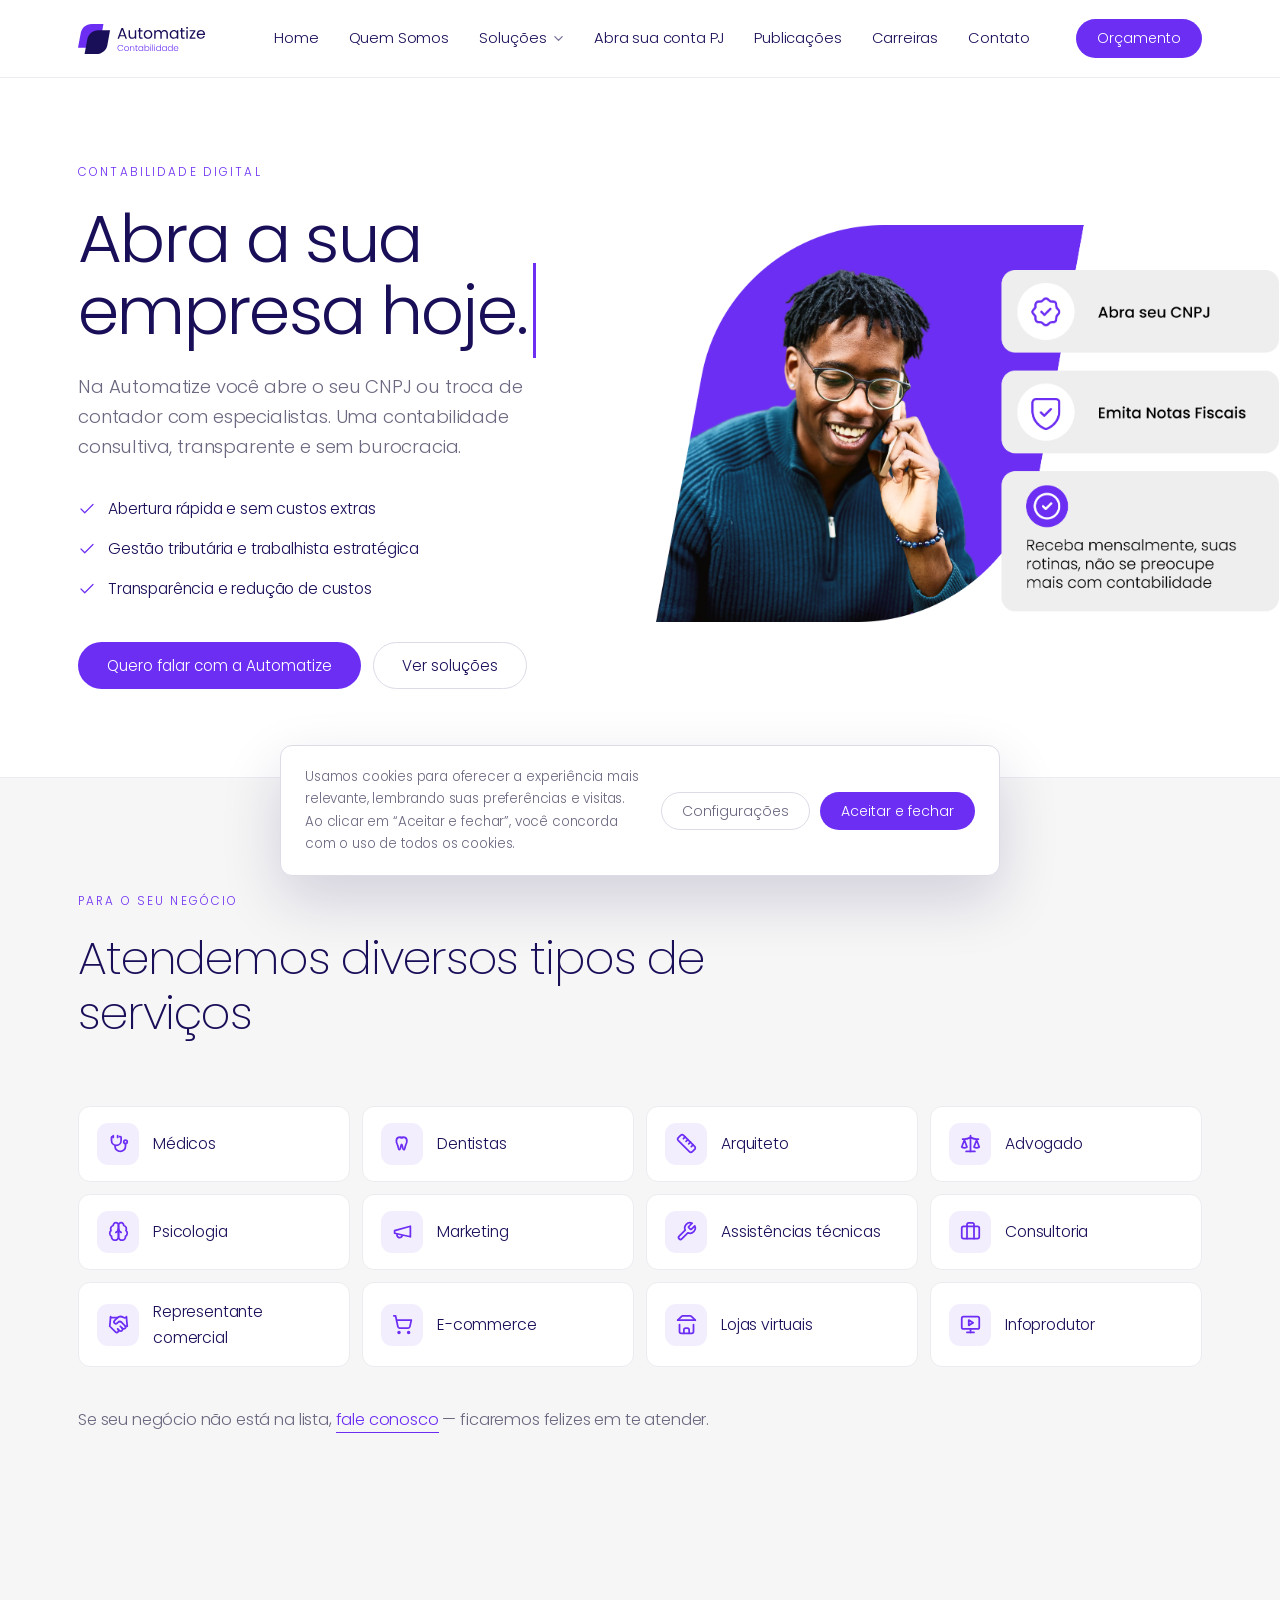
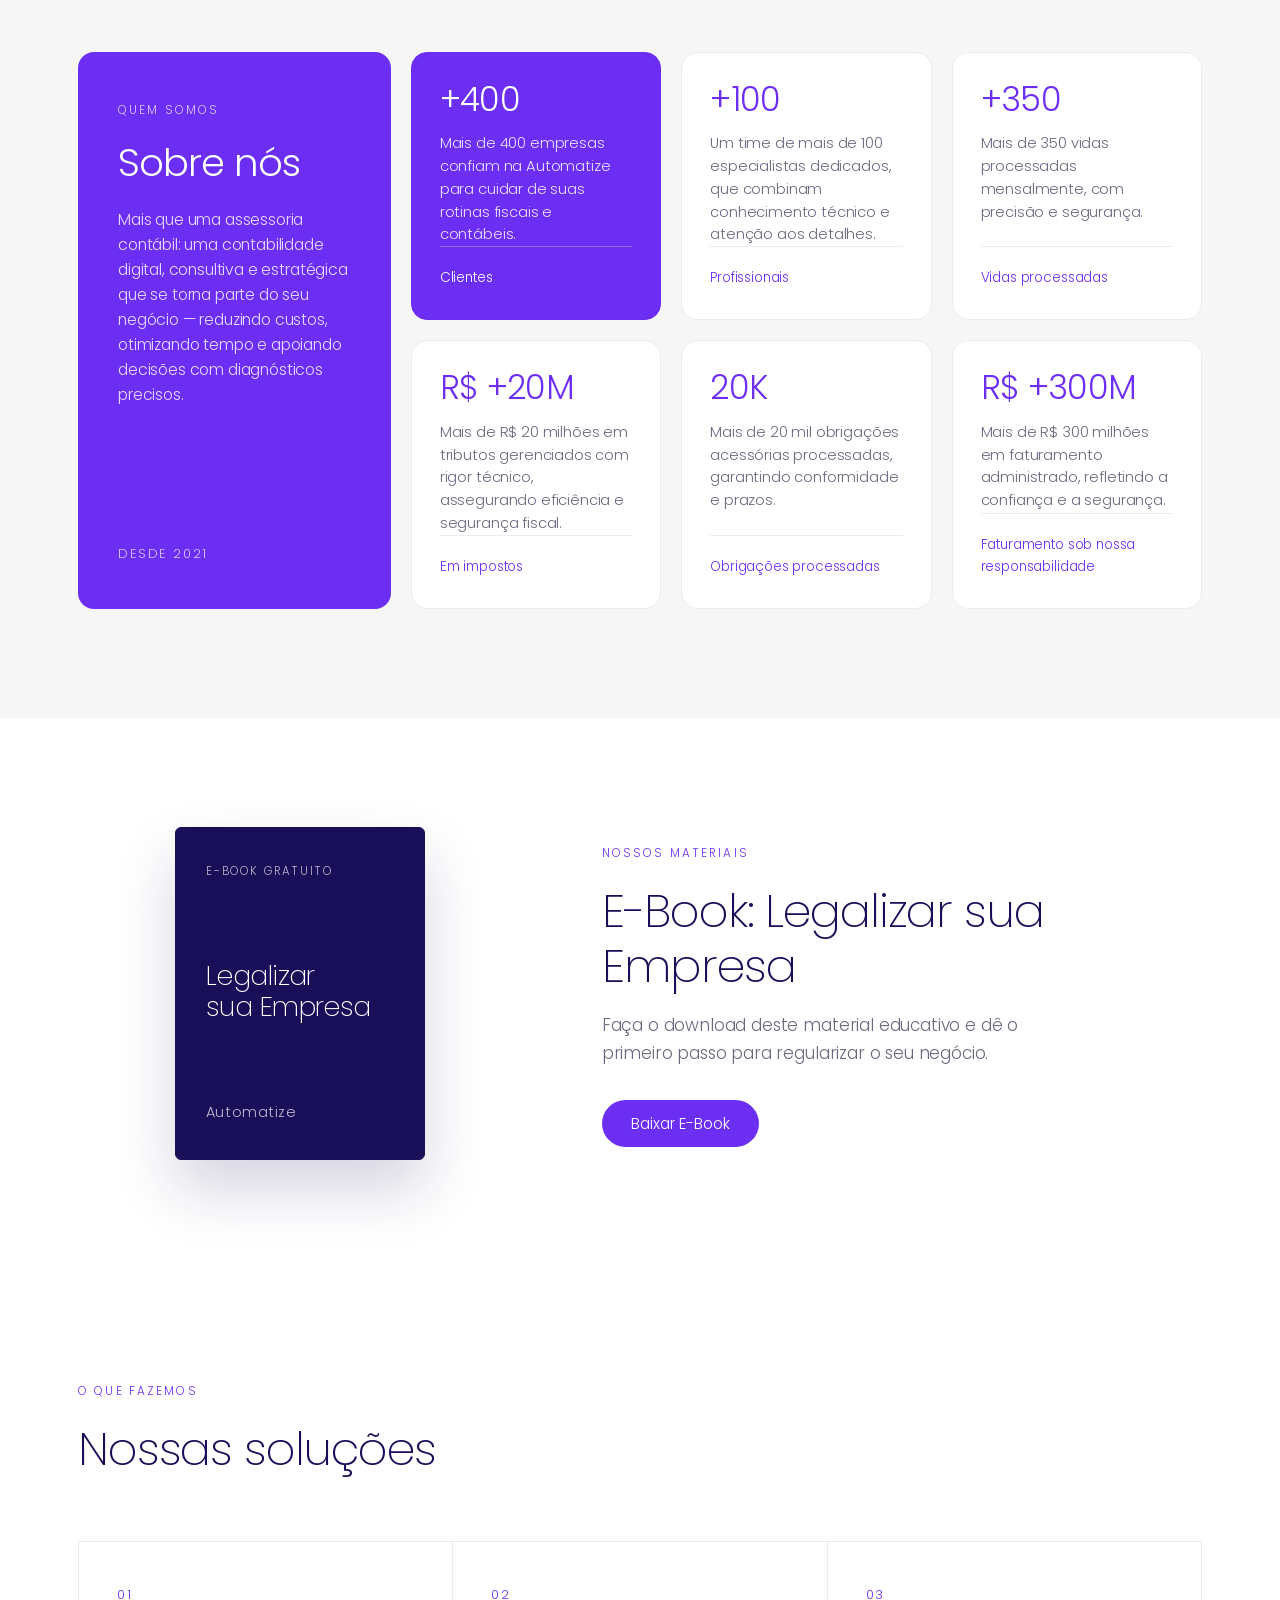
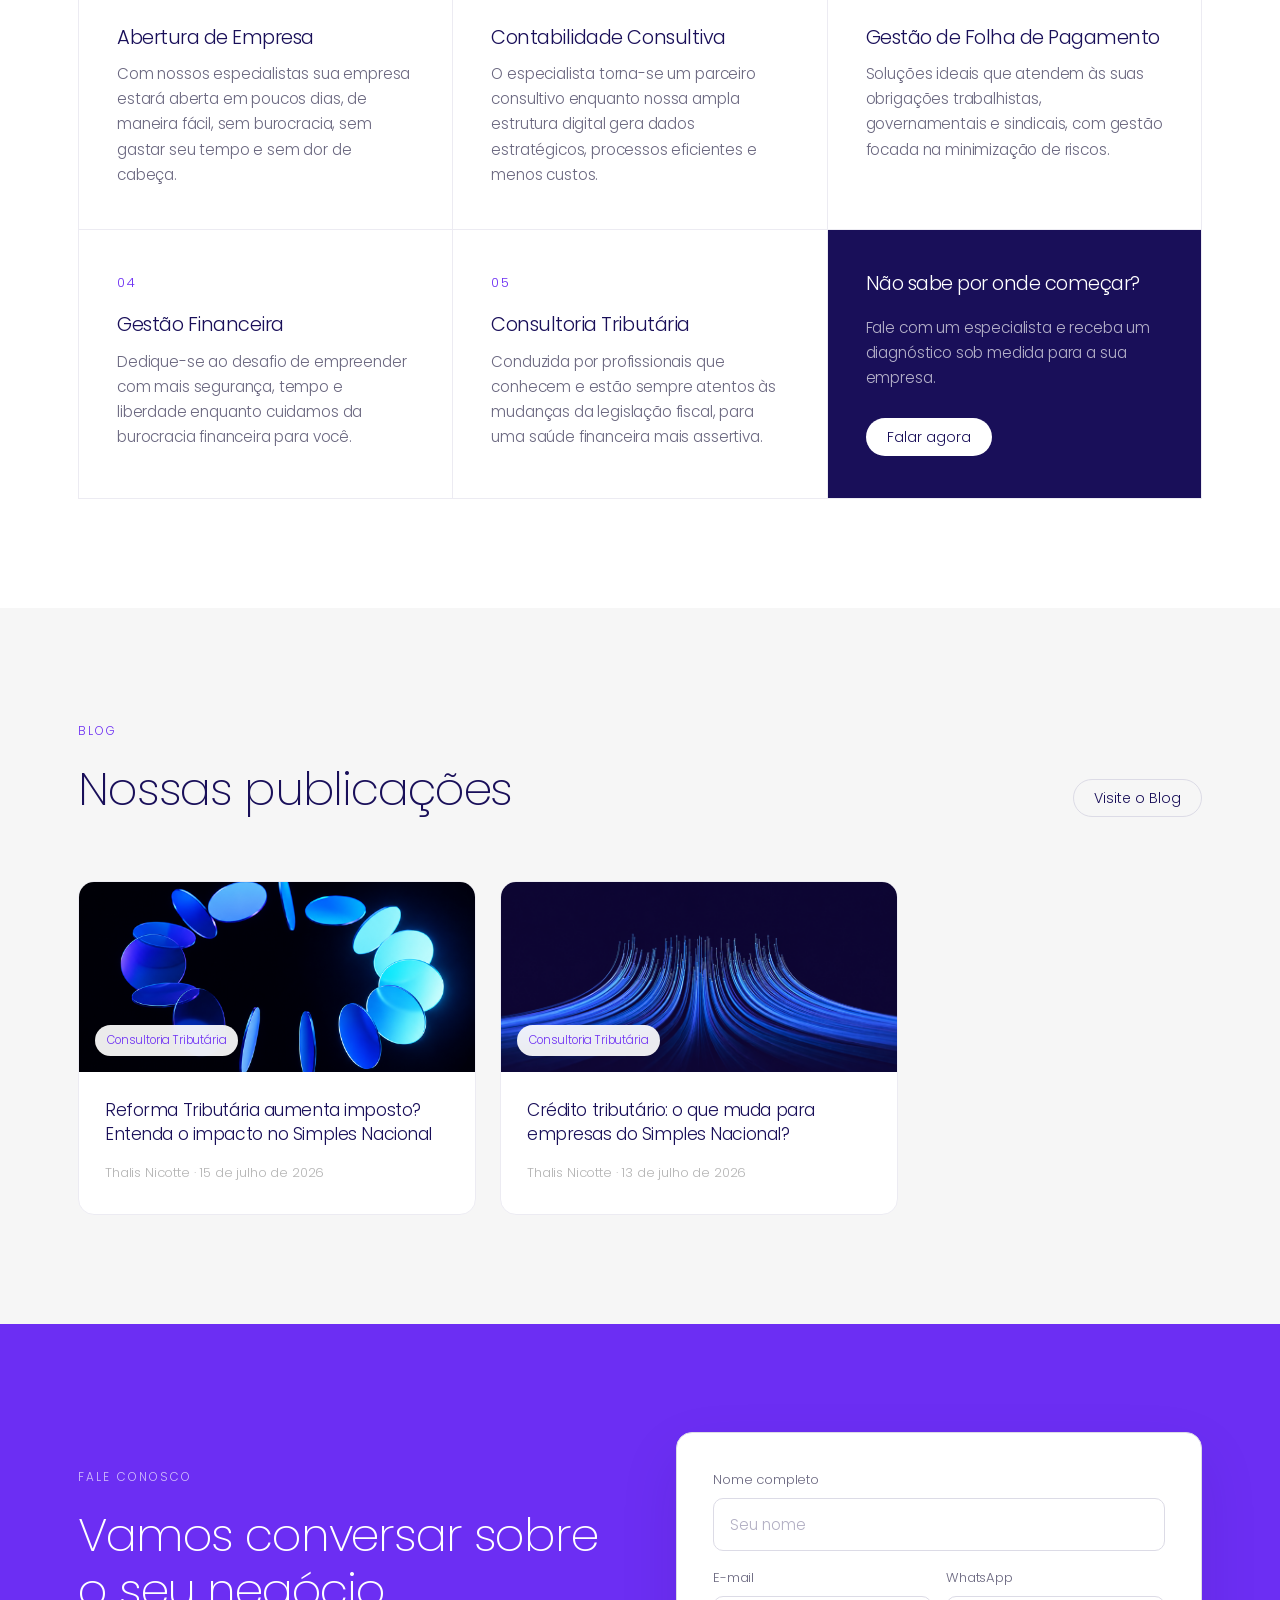
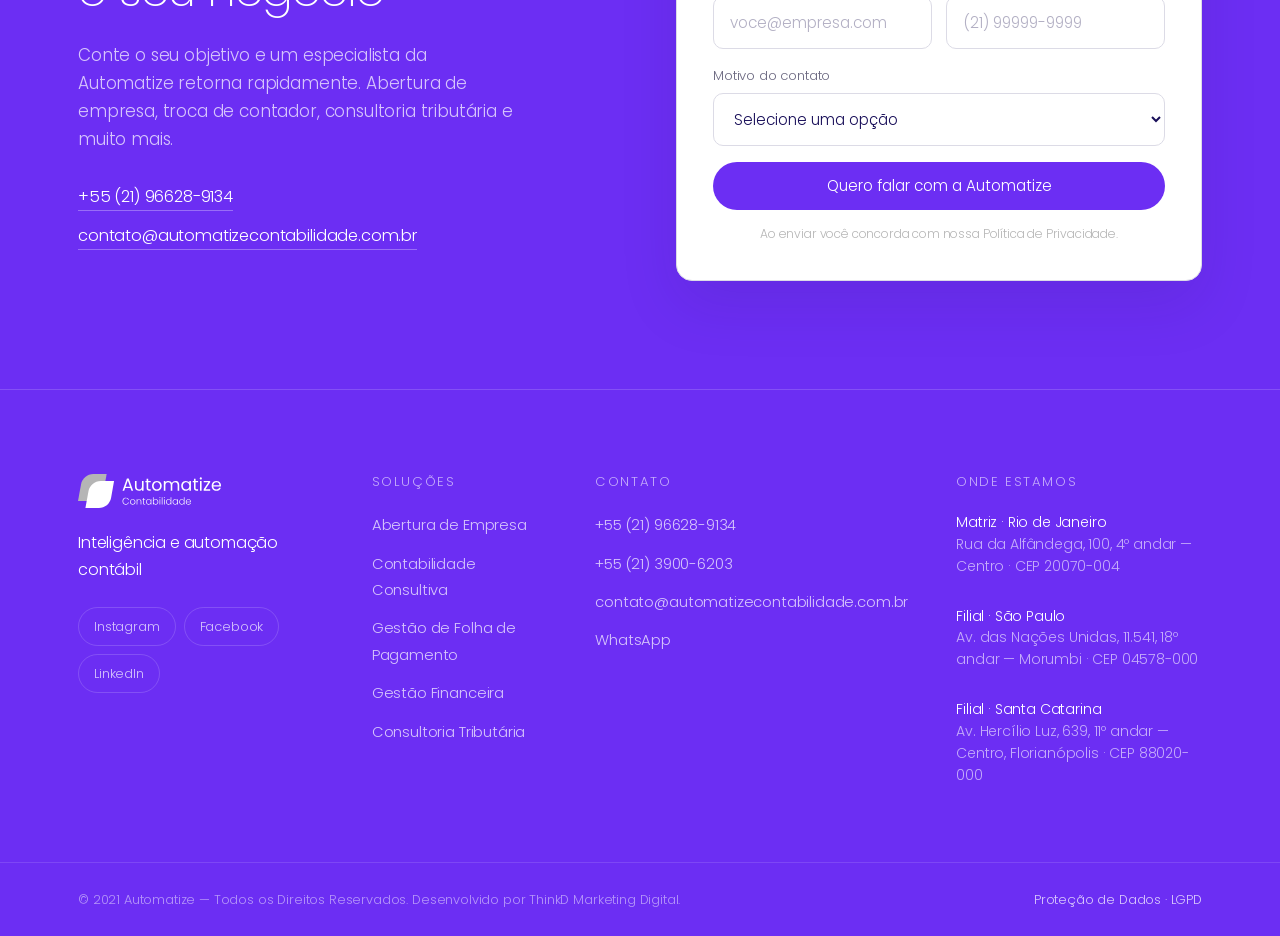
==== index.html @ b1507ac2 "Redesign do site Automatize Contabilidade Landing page light mode / editorial (referência Qonto) em " ====
<!DOCTYPE html>
<html lang="pt-BR">
<head>
  <meta charset="UTF-8" />
  <meta name="viewport" content="width=device-width, initial-scale=1.0" />
  <title>Automatize Contabilidade — Inteligência e automação contábil</title>
  <meta name="description" content="Mais que uma assessoria contábil. Abra sua empresa, troque de contador e tenha uma contabilidade digital, consultiva e estratégica com a Automatize." />

  <!-- Poppins (apenas 200 e 300) -->
  <link rel="preconnect" href="https://fonts.googleapis.com" />
  <link rel="preconnect" href="https://fonts.gstatic.com" crossorigin />
  <link href="https://fonts.googleapis.com/css2?family=Poppins:wght@200;300&display=swap" rel="stylesheet" />

  <link rel="icon" type="image/svg+xml" href="assets/logo-cont-01.svg" />
  <link rel="stylesheet" href="styles/main.css" />
</head>
<body>

  <!-- ===================== HEADER / NAV (SEÇÃO 01) ===================== -->
  <header class="header" id="top">
    <div class="container header__inner">
      <a href="#top" class="header__brand" aria-label="Automatize Contabilidade — início">
        <img src="assets/logo-cont-01.svg" alt="Automatize Contabilidade" class="header__logo" />
      </a>

      <nav class="nav" id="primary-nav" aria-label="Navegação principal">
        <ul class="nav__list">
          <li><a href="#top" class="nav__link">Home</a></li>
          <li><a href="#quem-somos" class="nav__link">Quem Somos</a></li>
          <li class="nav__item nav__item--has-menu">
            <button class="nav__link nav__trigger" aria-expanded="false" aria-controls="menu-solucoes">
              Soluções
              <svg class="nav__caret" width="11" height="11" viewBox="0 0 12 12" aria-hidden="true"><path d="M2 4l4 4 4-4" fill="none" stroke="currentColor" stroke-width="1.4" stroke-linecap="round" stroke-linejoin="round"/></svg>
            </button>
            <div class="nav__dropdown" id="menu-solucoes" role="menu">
              <a href="#solucoes" role="menuitem">Abertura de Empresa</a>
              <a href="#solucoes" role="menuitem">Auditoria Contábil</a>
              <a href="#solucoes" role="menuitem">Consultoria Tributária</a>
              <a href="#solucoes" role="menuitem">Contabilidade Consultiva</a>
              <a href="#solucoes" role="menuitem">Gestão de Folha de Pagamento</a>
              <a href="#solucoes" role="menuitem">Gestão Financeira</a>
            </div>
          </li>
          <li><a href="#conta-pj" class="nav__link">Abra sua conta PJ</a></li>
          <li><a href="#publicacoes" class="nav__link">Publicações</a></li>
          <li><a href="#contato" class="nav__link">Carreiras</a></li>
          <li><a href="#contato" class="nav__link">Contato</a></li>
        </ul>
      </nav>

      <div class="header__actions">
        <a href="#contato" class="btn btn--primary btn--sm">Orçamento</a>
        <button class="nav__toggle" id="nav-toggle" aria-label="Abrir menu" aria-expanded="false" aria-controls="primary-nav">
          <span></span><span></span><span></span>
        </button>
      </div>
    </div>
  </header>

  <main>
    <!-- ===================== HERO (SEÇÃO 02) ===================== -->
    <section class="hero" id="inicio">
      <div class="container hero__inner">
        <div class="hero__copy">
          <span class="eyebrow">Contabilidade digital</span>
          <h1 class="hero__title">Abra a sua empresa hoje.</h1>
          <p class="hero__subtitle">
            Na Automatize você abre o seu CNPJ ou troca de contador com especialistas.
            Uma contabilidade consultiva, transparente e sem burocracia.
          </p>
          <ul class="hero__highlights">
            <li><svg viewBox="0 0 24 24" width="18" height="18" aria-hidden="true"><path d="M20 6L9 17l-5-5" fill="none" stroke="currentColor" stroke-width="1.6" stroke-linecap="round" stroke-linejoin="round"/></svg> Abertura rápida e sem custos extras</li>
            <li><svg viewBox="0 0 24 24" width="18" height="18" aria-hidden="true"><path d="M20 6L9 17l-5-5" fill="none" stroke="currentColor" stroke-width="1.6" stroke-linecap="round" stroke-linejoin="round"/></svg> Gestão tributária e trabalhista estratégica</li>
            <li><svg viewBox="0 0 24 24" width="18" height="18" aria-hidden="true"><path d="M20 6L9 17l-5-5" fill="none" stroke="currentColor" stroke-width="1.6" stroke-linecap="round" stroke-linejoin="round"/></svg> Transparência e redução de custos</li>
          </ul>
          <div class="hero__actions">
            <a href="#contato" class="btn btn--primary">Quero falar com a Automatize</a>
            <a href="#solucoes" class="btn btn--outline">Ver soluções</a>
          </div>
        </div>

        <div class="hero__visual" aria-hidden="true">
          <img src="assets/Group 4.png" alt="" class="hero__vector" />
        </div>
      </div>
    </section>

    <!-- ===================== SEGMENTOS (SEÇÃO 03) ===================== -->
    <section class="segments section" id="conta-pj">
      <div class="container">
        <header class="section__head">
          <span class="eyebrow">Para o seu negócio</span>
          <h2 class="section__title">Atendemos diversos tipos de serviços</h2>
        </header>

        <ul class="segments__grid">
          <li class="segment">
            <span class="segment__ico">
              <svg viewBox="0 0 24 24" fill="none" stroke="currentColor" stroke-width="2" stroke-linecap="round" stroke-linejoin="round" aria-hidden="true"><path d="M6 4h-1a1 1 0 0 0-1 1v3.5a5.5 5.5 0 0 0 11 0V5a1 1 0 0 0-1-1h-1"/><path d="M8 15a6 6 0 1 0 12 0v-3"/><path d="M11 3v2"/><path d="M6 3v2"/><circle cx="20" cy="10" r="2"/></svg>
            </span>
            Médicos
          </li>
          <li class="segment">
            <span class="segment__ico">
              <svg viewBox="0 0 24 24" fill="none" stroke="currentColor" stroke-width="2" stroke-linecap="round" stroke-linejoin="round" aria-hidden="true"><path d="M12 5.5c-1.5-1-3-1-4.5-.5C6 5.5 5 7 5 9c0 3 1.5 4 2 7 .3 1.7.5 3 1.5 3s1.2-1.5 1.5-3.5c.3-1.8.5-2.5 1-2.5s.7.7 1 2.5c.3 2 .7 3.5 1.5 3.5s1.2-1.3 1.5-3c.5-3 2-4 2-7 0-2-1-3.5-2.5-4-1.5-.5-3-.5-4.5.5z"/></svg>
            </span>
            Dentistas
          </li>
          <li class="segment">
            <span class="segment__ico">
              <svg viewBox="0 0 24 24" fill="none" stroke="currentColor" stroke-width="2" stroke-linecap="round" stroke-linejoin="round" aria-hidden="true"><path d="M21.3 15.3a2.4 2.4 0 0 1 0 3.4l-2.6 2.6a2.4 2.4 0 0 1-3.4 0L2.7 8.7a2.41 2.41 0 0 1 0-3.4l2.6-2.6a2.41 2.41 0 0 1 3.4 0Z"/><path d="m14.5 12.5 2-2"/><path d="m11.5 9.5 2-2"/><path d="m8.5 6.5 2-2"/><path d="m17.5 15.5 2-2"/></svg>
            </span>
            Arquiteto
          </li>
          <li class="segment">
            <span class="segment__ico">
              <svg viewBox="0 0 24 24" fill="none" stroke="currentColor" stroke-width="2" stroke-linecap="round" stroke-linejoin="round" aria-hidden="true"><path d="m16 16 3-8 3 8c-.87.65-1.92 1-3 1s-2.13-.35-3-1Z"/><path d="m2 16 3-8 3 8c-.87.65-1.92 1-3 1s-2.13-.35-3-1Z"/><path d="M7 21h10"/><path d="M12 3v18"/><path d="M3 7h2c2 0 5-1 7-2 2 1 5 2 7 2h2"/></svg>
            </span>
            Advogado
          </li>
          <li class="segment">
            <span class="segment__ico">
              <svg viewBox="0 0 24 24" fill="none" stroke="currentColor" stroke-width="2" stroke-linecap="round" stroke-linejoin="round" aria-hidden="true"><path d="M12 5a3 3 0 1 0-5.997.125 4 4 0 0 0-2.526 5.77 4 4 0 0 0 .556 6.588A4 4 0 1 0 12 18Z"/><path d="M12 5a3 3 0 1 1 5.997.125 4 4 0 0 1 2.526 5.77 4 4 0 0 1-.556 6.588A4 4 0 1 1 12 18Z"/><path d="M15 13a4.5 4.5 0 0 1-3-4 4.5 4.5 0 0 1-3 4"/></svg>
            </span>
            Psicologia
          </li>
          <li class="segment">
            <span class="segment__ico">
              <svg viewBox="0 0 24 24" fill="none" stroke="currentColor" stroke-width="2" stroke-linecap="round" stroke-linejoin="round" aria-hidden="true"><path d="m3 11 18-5v12L3 14v-3z"/><path d="M11.6 16.8a3 3 0 1 1-5.8-1.6"/></svg>
            </span>
            Marketing
          </li>
          <li class="segment">
            <span class="segment__ico">
              <svg viewBox="0 0 24 24" fill="none" stroke="currentColor" stroke-width="2" stroke-linecap="round" stroke-linejoin="round" aria-hidden="true"><path d="M14.7 6.3a1 1 0 0 0 0 1.4l1.6 1.6a1 1 0 0 0 1.4 0l3.77-3.77a6 6 0 0 1-7.94 7.94l-6.91 6.91a2.12 2.12 0 0 1-3-3l6.91-6.91a6 6 0 0 1 7.94-7.94l-3.76 3.76z"/></svg>
            </span>
            Assistências técnicas
          </li>
          <li class="segment">
            <span class="segment__ico">
              <svg viewBox="0 0 24 24" fill="none" stroke="currentColor" stroke-width="2" stroke-linecap="round" stroke-linejoin="round" aria-hidden="true"><path d="M16 20V4a2 2 0 0 0-2-2h-4a2 2 0 0 0-2 2v16"/><rect width="20" height="14" x="2" y="6" rx="2"/></svg>
            </span>
            Consultoria
          </li>
          <li class="segment">
            <span class="segment__ico">
              <svg viewBox="0 0 24 24" fill="none" stroke="currentColor" stroke-width="2" stroke-linecap="round" stroke-linejoin="round" aria-hidden="true"><path d="m11 17 2 2a1 1 0 1 0 3-3"/><path d="m14 14 2.5 2.5a1 1 0 1 0 3-3l-3.88-3.88a3 3 0 0 0-4.24 0l-.88.88a1 1 0 1 1-3-3l2.81-2.81a5.79 5.79 0 0 1 7.06-.87l.47.28a2 2 0 0 0 1.42.25L21 4"/><path d="m21 3 1 11h-2"/><path d="M3 3 2 14l6.5 6.5a1 1 0 1 0 3-3"/><path d="M3 4h8"/></svg>
            </span>
            Representante comercial
          </li>
          <li class="segment">
            <span class="segment__ico">
              <svg viewBox="0 0 24 24" fill="none" stroke="currentColor" stroke-width="2" stroke-linecap="round" stroke-linejoin="round" aria-hidden="true"><circle cx="8" cy="21" r="1"/><circle cx="19" cy="21" r="1"/><path d="M2.05 2.05h2l2.66 12.42a2 2 0 0 0 2 1.58h9.78a2 2 0 0 0 1.95-1.57l1.65-7.43H5.12"/></svg>
            </span>
            E-commerce
          </li>
          <li class="segment">
            <span class="segment__ico">
              <svg viewBox="0 0 24 24" fill="none" stroke="currentColor" stroke-width="2" stroke-linecap="round" stroke-linejoin="round" aria-hidden="true"><path d="m2 7 4.41-4.41A2 2 0 0 1 7.83 2h8.34a2 2 0 0 1 1.42.59L22 7"/><path d="M4 12v8a2 2 0 0 0 2 2h12a2 2 0 0 0 2-2v-8"/><path d="M15 22v-4a2 2 0 0 0-2-2h-2a2 2 0 0 0-2 2v4"/><path d="M2 7h20"/></svg>
            </span>
            Lojas virtuais
          </li>
          <li class="segment">
            <span class="segment__ico">
              <svg viewBox="0 0 24 24" fill="none" stroke="currentColor" stroke-width="2" stroke-linecap="round" stroke-linejoin="round" aria-hidden="true"><path d="m10 7 5 3-5 3Z"/><rect width="20" height="14" x="2" y="3" rx="2"/><path d="M12 17v4"/><path d="M8 21h8"/></svg>
            </span>
            Infoprodutor
          </li>
        </ul>

        <p class="segments__note">
          Se seu negócio não está na lista, <a href="#contato" class="link">fale conosco</a> — ficaremos felizes em te atender.
        </p>
      </div>
    </section>

    <!-- ===================== MANIFESTO (SEÇÃO 04) ===================== -->
    <section class="about section" id="quem-somos">
      <div class="container about__inner">
        <aside class="about__aside">
          <div>
            <span class="eyebrow eyebrow--light">Quem somos</span>
            <h2 class="about__title">Sobre nós</h2>
            <p class="about__lead">
              Mais que uma assessoria contábil: uma contabilidade digital, consultiva e estratégica que
              se torna parte do seu negócio — reduzindo custos, otimizando tempo e apoiando decisões com
              diagnósticos precisos.
            </p>
          </div>
          <span class="about__year">Desde 2021</span>
        </aside>

        <div class="about__grid">
          <article class="stat stat--featured">
            <span class="stat__num">+400</span>
            <p class="stat__desc">Mais de 400 empresas confiam na Automatize para cuidar de suas rotinas fiscais e contábeis.</p>
            <span class="stat__label">Clientes</span>
          </article>

          <article class="stat">
            <span class="stat__num">+100</span>
            <p class="stat__desc">Um time de mais de 100 especialistas dedicados, que combinam conhecimento técnico e atenção aos detalhes.</p>
            <span class="stat__label">Profissionais</span>
          </article>

          <article class="stat">
            <span class="stat__num">+350</span>
            <p class="stat__desc">Mais de 350 vidas processadas mensalmente, com precisão e segurança.</p>
            <span class="stat__label">Vidas processadas</span>
          </article>

          <article class="stat">
            <span class="stat__num">R$ +20M</span>
            <p class="stat__desc">Mais de R$ 20 milhões em tributos gerenciados com rigor técnico, assegurando eficiência e segurança fiscal.</p>
            <span class="stat__label">Em impostos</span>
          </article>

          <article class="stat">
            <span class="stat__num">20K</span>
            <p class="stat__desc">Mais de 20 mil obrigações acessórias processadas, garantindo conformidade e prazos.</p>
            <span class="stat__label">Obrigações processadas</span>
          </article>

          <article class="stat">
            <span class="stat__num">R$ +300M</span>
            <p class="stat__desc">Mais de R$ 300 milhões em faturamento administrado, refletindo a confiança e a segurança.</p>
            <span class="stat__label">Faturamento sob nossa responsabilidade</span>
          </article>
        </div>
      </div>
    </section>

    <!-- ===================== MATERIAIS (SEÇÃO 05) ===================== -->
    <section class="materials section">
      <div class="container materials__inner">
        <div class="materials__art" aria-hidden="true">
          <div class="ebook">
            <span class="ebook__tag">E-Book gratuito</span>
            <strong class="ebook__title">Legalizar<br />sua Empresa</strong>
            <span class="ebook__brand">Automatize</span>
          </div>
        </div>
        <div class="materials__copy">
          <span class="eyebrow">Nossos materiais</span>
          <h2 class="section__title">E-Book: Legalizar sua Empresa</h2>
          <p>Faça o download deste material educativo e dê o primeiro passo para regularizar o seu negócio.</p>
          <button class="btn btn--primary" data-modal-open="ebook-modal">Baixar E-Book</button>
        </div>
      </div>
    </section>

    <!-- ===================== SOLUÇÕES (SEÇÃO 06) ===================== -->
    <section class="solutions section" id="solucoes">
      <div class="container">
        <header class="section__head">
          <span class="eyebrow">O que fazemos</span>
          <h2 class="section__title">Nossas soluções</h2>
        </header>

        <div class="solutions__grid">
          <article class="solution-card">
            <span class="solution-card__num">01</span>
            <h3>Abertura de Empresa</h3>
            <p>Com nossos especialistas sua empresa estará aberta em poucos dias, de maneira fácil, sem burocracia, sem gastar seu tempo e sem dor de cabeça.</p>
          </article>
          <article class="solution-card">
            <span class="solution-card__num">02</span>
            <h3>Contabilidade Consultiva</h3>
            <p>O especialista torna-se um parceiro consultivo enquanto nossa ampla estrutura digital gera dados estratégicos, processos eficientes e menos custos.</p>
          </article>
          <article class="solution-card">
            <span class="solution-card__num">03</span>
            <h3>Gestão de Folha de Pagamento</h3>
            <p>Soluções ideais que atendem às suas obrigações trabalhistas, governamentais e sindicais, com gestão focada na minimização de riscos.</p>
          </article>
          <article class="solution-card">
            <span class="solution-card__num">04</span>
            <h3>Gestão Financeira</h3>
            <p>Dedique-se ao desafio de empreender com mais segurança, tempo e liberdade enquanto cuidamos da burocracia financeira para você.</p>
          </article>
          <article class="solution-card">
            <span class="solution-card__num">05</span>
            <h3>Consultoria Tributária</h3>
            <p>Conduzida por profissionais que conhecem e estão sempre atentos às mudanças da legislação fiscal, para uma saúde financeira mais assertiva.</p>
          </article>
          <article class="solution-card solution-card--cta">
            <h3>Não sabe por onde começar?</h3>
            <p>Fale com um especialista e receba um diagnóstico sob medida para a sua empresa.</p>
            <a href="#contato" class="btn btn--light btn--sm">Falar agora</a>
          </article>
        </div>
      </div>
    </section>

    <!-- ===================== PUBLICAÇÕES (SEÇÃO 07) ===================== -->
    <section class="blog section" id="publicacoes">
      <div class="container">
        <header class="section__head section__head--row">
          <div>
            <span class="eyebrow">Blog</span>
            <h2 class="section__title">Nossas publicações</h2>
          </div>
          <a href="publicacoes/reforma-tributaria-aumenta-imposto.html" class="btn btn--outline btn--sm">Visite o Blog</a>
        </header>

        <div class="blog__grid blog__grid--2">
          <article class="post">
            <a class="post__thumb" href="publicacoes/reforma-tributaria-aumenta-imposto.html">
              <img src="assets/article-01.png" alt="Reforma Tributária e o Simples Nacional" loading="lazy" />
              <span class="post__cat">Consultoria Tributária</span>
            </a>
            <div class="post__body">
              <h3 class="post__title"><a href="publicacoes/reforma-tributaria-aumenta-imposto.html">Reforma Tributária aumenta imposto? Entenda o impacto no Simples Nacional</a></h3>
              <p class="post__meta">Thalis Nicotte · 15 de julho de 2026</p>
            </div>
          </article>
          <article class="post">
            <a class="post__thumb" href="publicacoes/credito-tributario-reforma-tributaria.html">
              <img src="assets/article-02.png" alt="Crédito tributário na Reforma Tributária" loading="lazy" />
              <span class="post__cat">Consultoria Tributária</span>
            </a>
            <div class="post__body">
              <h3 class="post__title"><a href="publicacoes/credito-tributario-reforma-tributaria.html">Crédito tributário: o que muda para empresas do Simples Nacional?</a></h3>
              <p class="post__meta">Thalis Nicotte · 13 de julho de 2026</p>
            </div>
          </article>
        </div>
      </div>
    </section>

    <!-- ===================== CONTATO / FORMULÁRIO ===================== -->
    <section class="contact section" id="contato">
      <div class="container contact__inner">
        <div class="contact__copy">
          <span class="eyebrow">Fale conosco</span>
          <h2 class="section__title section__title--light">Vamos conversar sobre o seu negócio</h2>
          <p class="contact__text">
            Conte o seu objetivo e um especialista da Automatize retorna rapidamente.
            Abertura de empresa, troca de contador, consultoria tributária e muito mais.
          </p>
          <ul class="contact__list">
            <li><a href="tel:+5521966289134">+55 (21) 96628-9134</a></li>
            <li><a href="mailto:contato@automatizecontabilidade.com.br">contato@automatizecontabilidade.com.br</a></li>
          </ul>
        </div>

        <div class="contact__card">
          <form class="lead-form" id="lead-form" novalidate>
            <label class="field">
              <span class="field__label">Nome completo</span>
              <input type="text" name="nome" required placeholder="Seu nome" autocomplete="name" />
            </label>

            <div class="field-row">
              <label class="field">
                <span class="field__label">E-mail</span>
                <input type="email" name="email" required placeholder="voce@empresa.com" autocomplete="email" />
              </label>
              <label class="field">
                <span class="field__label">WhatsApp</span>
                <input type="tel" name="telefone" required placeholder="(21) 99999-9999" autocomplete="tel" />
              </label>
            </div>

            <label class="field">
              <span class="field__label">Motivo do contato</span>
              <select name="motivo" required>
                <option value="" disabled selected>Selecione uma opção</option>
                <option>Abertura de Empresa</option>
                <option>Assessoria Contábil</option>
                <option>Regularizar Empresa</option>
                <option>Consultoria Tributária</option>
                <option>Consultoria Financeira</option>
                <option>Recursos Humanos / Processo Seletivo</option>
                <option>Trocar de Contador</option>
                <option>Outros</option>
              </select>
            </label>

            <button type="submit" class="btn btn--primary btn--block">Quero falar com a Automatize</button>
            <p class="lead-form__note">Ao enviar você concorda com nossa Política de Privacidade.</p>
          </form>
        </div>
      </div>
    </section>
  </main>

  <!-- ===================== FOOTER (SEÇÃO 09) ===================== -->
  <footer class="footer">
    <div class="container footer__inner">
      <div class="footer__brand">
        <img src="assets/logo-cont-03.svg" alt="Automatize Contabilidade" class="footer__logo" />
        <p class="footer__slogan">Inteligência e automação contábil</p>
        <div class="footer__social">
          <a href="https://instagram.com/automatize_contabilidade" aria-label="Instagram">Instagram</a>
          <a href="https://facebook.com/contabilidadeautomatize" aria-label="Facebook">Facebook</a>
          <a href="https://www.linkedin.com/company/automatize-assessoria" aria-label="LinkedIn">LinkedIn</a>
        </div>
      </div>

      <div class="footer__col">
        <h4>Soluções</h4>
        <ul>
          <li><a href="#solucoes">Abertura de Empresa</a></li>
          <li><a href="#solucoes">Contabilidade Consultiva</a></li>
          <li><a href="#solucoes">Gestão de Folha de Pagamento</a></li>
          <li><a href="#solucoes">Gestão Financeira</a></li>
          <li><a href="#solucoes">Consultoria Tributária</a></li>
        </ul>
      </div>

      <div class="footer__col">
        <h4>Contato</h4>
        <ul class="footer__contact">
          <li><a href="tel:+5521966289134">+55 (21) 96628-9134</a></li>
          <li><a href="tel:+552139006203">+55 (21) 3900-6203</a></li>
          <li><a href="mailto:contato@automatizecontabilidade.com.br">contato@automatizecontabilidade.com.br</a></li>
          <li><a href="https://wa.me/5521966289134">WhatsApp</a></li>
        </ul>
      </div>

      <div class="footer__col footer__col--wide">
        <h4>Onde estamos</h4>
        <ul class="footer__address">
          <li><strong>Matriz · Rio de Janeiro</strong><br />Rua da Alfândega, 100, 4º andar — Centro · CEP 20070-004</li>
          <li><strong>Filial · São Paulo</strong><br />Av. das Nações Unidas, 11.541, 18º andar — Morumbi · CEP 04578-000</li>
          <li><strong>Filial · Santa Catarina</strong><br />Av. Hercílio Luz, 639, 11º andar — Centro, Florianópolis · CEP 88020-000</li>
        </ul>
      </div>
    </div>

    <div class="footer__bottom">
      <div class="container footer__bottom-inner">
        <span>© 2021 Automatize — Todos os Direitos Reservados. Desenvolvido por ThinkD Marketing Digital.</span>
        <span class="footer__badge">Proteção de Dados · LGPD</span>
      </div>
    </div>
  </footer>

  <!-- ===================== MODAL E-BOOK ===================== -->
  <div class="modal" id="ebook-modal" aria-hidden="true">
    <div class="modal__overlay" data-modal-close></div>
    <div class="modal__dialog" role="dialog" aria-modal="true" aria-labelledby="ebook-modal-title">
      <button class="modal__close" data-modal-close aria-label="Fechar">&times;</button>
      <h2 class="modal__title" id="ebook-modal-title">Quase lá</h2>
      <p class="modal__desc">Preencha o formulário e ganhe acesso ao E-Book <strong>Legalizar sua Empresa</strong>.</p>
      <form class="modal__form" id="ebook-form" novalidate>
        <label class="field">
          <span class="field__label">Nome</span>
          <input type="text" name="nome" required placeholder="Seu nome" />
        </label>
        <label class="field">
          <span class="field__label">E-mail</span>
          <input type="email" name="email" required placeholder="voce@empresa.com" />
        </label>
        <label class="checkbox">
          <input type="checkbox" name="aceite" required />
          <span>Li e aceito a Política de Privacidade.</span>
        </label>
        <button type="submit" class="btn btn--primary btn--block">Baixar E-Book</button>
      </form>
    </div>
  </div>

  <!-- ===================== COOKIE BANNER (SEÇÃO 10) ===================== -->
  <div class="cookie" id="cookie-banner" hidden>
    <div class="cookie__text">
      Usamos cookies para oferecer a experiência mais relevante, lembrando suas preferências e visitas.
      Ao clicar em “Aceitar e fechar”, você concorda com o uso de todos os cookies.
    </div>
    <div class="cookie__actions">
      <button class="btn btn--ghost btn--sm" id="cookie-config">Configurações</button>
      <button class="btn btn--primary btn--sm" id="cookie-accept">Aceitar e fechar</button>
    </div>
  </div>

  <script src="scripts/main.js"></script>
</body>
</html>
---- styles/main.css ----
/* ============================================================
   AUTOMATIZE CONTABILIDADE — Redesign editorial (light mode)
   Direção: sóbrio, minimalista, referência Qonto.
   Sem gradientes · cores chapadas · Poppins 200/300.
   Paleta (Style guide.svg):
   Roxo #6C2EF3 · Navy #190F59 · BG #F6F6F6 · Cinza #B5B5B5
   ============================================================ */

:root {
  --purple:   #6C2EF3;
  --purple-600:#5a1fe0;
  --navy:     #190F59;
  --bg:       #FFFFFF;
  --bg-soft:  #F6F6F6;
  --gray:     #B5B5B5;

  --ink:      #190F59;            /* texto principal = navy */
  --ink-soft: #6b6880;           /* texto secundário */
  --line:     #ecebf2;           /* bordas suaves */
  --line-strong:#dcdbe6;

  --radius:   12px;
  --radius-lg:16px;

  --container: 1180px;
  --nav-h: 78px;
}

/* ---------- Reset ---------- */
*, *::before, *::after { box-sizing: border-box; }
html {
  scroll-behavior: smooth; scroll-padding-top: var(--nav-h);
  -webkit-text-size-adjust: 100%; text-size-adjust: 100%;
}
body {
  margin: 0;
  font-family: "Poppins", system-ui, -apple-system, sans-serif;
  font-weight: 300;
  color: var(--ink);
  background: var(--bg);
  line-height: 1.65;
  letter-spacing: -0.01em;
  -webkit-font-smoothing: antialiased;
  overflow-x: hidden; /* trava rolagem horizontal por segurança */
}
img { max-width: 100%; display: block; }
a { color: inherit; text-decoration: none; }
ul { list-style: none; margin: 0; padding: 0; }
h1, h2, h3, h4 { margin: 0; font-weight: 300; line-height: 1.2; letter-spacing: -0.025em; }
p { margin: 0; }
strong { font-weight: 300; }
button { font-family: inherit; font-weight: 300; cursor: pointer; }

.container { width: 100%; max-width: var(--container); margin-inline: auto; padding-inline: clamp(18px, 5vw, 28px); }

/* ---------- Helpers ---------- */
.eyebrow {
  display: inline-block;
  font-size: .74rem; font-weight: 300; letter-spacing: .18em; text-transform: uppercase;
  color: var(--purple);
  margin-bottom: 20px;
}
.eyebrow--light { color: #fff; opacity: .75; }
.section { padding: clamp(64px, 8.5vw, 110px) 0; }
.section__head { max-width: 640px; margin: 0 0 clamp(38px, 6vw, 64px); }
.section__head--row {
  display: flex; align-items: flex-end; justify-content: space-between;
  gap: 24px; max-width: none;
}
.section__title { font-size: clamp(1.9rem, 3.6vw, 2.9rem); font-weight: 200; }
.section__title--light { color: #fff; }
.link { color: var(--purple); border-bottom: 1px solid currentColor; padding-bottom: 1px; }
.link:hover { opacity: .7; }

/* ---------- Buttons ---------- */
.btn {
  display: inline-flex; align-items: center; justify-content: center; gap: 8px;
  font-weight: 300; font-size: .95rem; line-height: 1; letter-spacing: 0;
  padding: 15px 28px; border-radius: 999px; border: 1px solid transparent;
  transition: background .18s ease, color .18s ease, border-color .18s ease, opacity .18s ease;
  white-space: nowrap;
}
.btn--sm { padding: 11px 20px; font-size: .88rem; }
.btn--block { width: 100%; }
.btn--primary { background: var(--purple); color: #fff; }
.btn--primary:hover { background: var(--purple-600); }
.btn--light { background: #fff; color: var(--navy); }
.btn--light:hover { opacity: .88; }
.btn--outline { background: transparent; color: var(--ink); border-color: var(--line-strong); }
.btn--outline:hover { border-color: var(--ink); }
.btn--ghost { background: transparent; color: var(--ink-soft); border-color: var(--line-strong); }
.btn--ghost:hover { border-color: var(--ink); color: var(--ink); }

/* ============================================================
   HEADER / NAV
   ============================================================ */
.header {
  position: sticky; top: 0; z-index: 100;
  height: var(--nav-h);
  background: rgba(255,255,255,.9);
  backdrop-filter: saturate(180%) blur(12px);
  border-bottom: 1px solid var(--line);
}
.header__inner { height: 100%; display: flex; align-items: center; gap: 32px; }
.header__logo { height: 30px; width: auto; }
.header__brand { display: flex; align-items: center; }

.nav { margin-left: auto; }
.nav__list { display: flex; align-items: center; gap: 2px; }
.nav__link {
  display: inline-flex; align-items: center; gap: 6px;
  padding: 9px 14px; border-radius: 8px;
  font-size: .92rem; font-weight: 300; color: var(--ink);
  background: none; border: 0; cursor: pointer;
  transition: color .16s ease;
}
.nav__link:hover { color: var(--purple); }
.nav__caret { transition: transform .2s ease; opacity: .6; }

.nav__item--has-menu { position: relative; }
.nav__dropdown {
  position: absolute; top: calc(100% + 8px); left: 0;
  min-width: 258px; padding: 8px;
  background: #fff; border: 1px solid var(--line);
  border-radius: var(--radius); box-shadow: 0 20px 50px rgba(25,15,89,.10);
  display: grid; gap: 1px;
  opacity: 0; visibility: hidden; transform: translateY(6px);
  transition: opacity .18s ease, transform .18s ease, visibility .18s;
}
.nav__item--has-menu:hover .nav__dropdown,
.nav__dropdown.is-open { opacity: 1; visibility: visible; transform: translateY(0); }
.nav__item--has-menu:hover .nav__caret { transform: rotate(180deg); }
.nav__dropdown a {
  padding: 11px 14px; border-radius: 8px; font-size: .9rem; font-weight: 300; color: var(--ink);
  transition: background .14s ease, color .14s ease;
}
.nav__dropdown a:hover { background: var(--bg-soft); color: var(--purple); }

.header__actions { display: flex; align-items: center; gap: 12px; }

.nav__toggle {
  display: none; flex-direction: column; gap: 5px;
  width: 42px; height: 42px; border: 0; background: none; align-items: center; justify-content: center;
}
.nav__toggle span { width: 20px; height: 1.5px; background: var(--ink); border-radius: 2px; transition: .25s; }
.nav__toggle[aria-expanded="true"] span:nth-child(1) { transform: translateY(6.5px) rotate(45deg); }
.nav__toggle[aria-expanded="true"] span:nth-child(2) { opacity: 0; }
.nav__toggle[aria-expanded="true"] span:nth-child(3) { transform: translateY(-6.5px) rotate(-45deg); }

/* ============================================================
   HERO
   ============================================================ */
.hero { padding: clamp(44px, 6.5vw, 80px) 0 clamp(52px, 7.5vw, 88px); border-bottom: 1px solid var(--line); overflow: hidden; }
.hero__inner {
  display: grid; grid-template-columns: 1fr 1.35fr; gap: 40px; align-items: center;
}
.hero__title { font-size: clamp(2.6rem, 5.6vw, 4.2rem); font-weight: 300; line-height: 1.08; }
.hero__caret {
  border-right: 3px solid var(--purple);
  padding-right: 6px;
  animation: caret-blink 1s step-end infinite;
}
.hero__title.is-typing .hero__caret { animation: none; border-right-color: var(--purple); }
@keyframes caret-blink { 0%, 100% { border-right-color: var(--purple); } 50% { border-right-color: transparent; } }
.hero__subtitle { margin-top: 24px; font-size: 1.14rem; color: var(--ink-soft); max-width: 500px; }
.hero__highlights { margin-top: 34px; display: grid; gap: 14px; }
.hero__highlights li { display: flex; align-items: center; gap: 12px; font-size: .98rem; color: var(--ink); }
.hero__highlights svg { flex: 0 0 auto; color: var(--purple); }
.hero__actions { margin-top: 40px; display: flex; flex-wrap: wrap; gap: 12px; }

/* Vetor à direita */
.hero__visual {
  position: relative;
  display: flex; align-items: center; justify-content: flex-end;
}
.hero__vector {
  width: 100%; max-width: 860px; height: auto;
  /* transborda para a borda direita (bleed), ampliando a presença do visual */
  margin-right: clamp(-120px, -6vw, -28px);
}

/* Card de formulário (seção de contato) */
.contact__card {
  background: #fff; border-radius: var(--radius-lg);
  border: 1px solid var(--line-strong);
  box-shadow: 0 24px 60px rgba(25,15,89,.10);
  padding: 36px;
}
.lead-form__title { font-size: 1.4rem; font-weight: 300; }
.lead-form__desc { color: var(--ink-soft); margin: 8px 0 24px; font-size: .94rem; }
.lead-form__note { margin-top: 14px; font-size: .76rem; color: var(--gray); text-align: center; }

.field { display: block; margin-bottom: 16px; }
.field__label { display: block; font-size: .82rem; font-weight: 300; margin-bottom: 7px; color: var(--ink-soft); }
.field input, .field select {
  width: 100%; padding: 14px 16px; font-family: inherit; font-weight: 300; font-size: .95rem;
  color: var(--ink); background: #fff;
  border: 1px solid var(--line-strong); border-radius: 10px; outline: none;
  transition: border-color .16s ease, box-shadow .16s ease;
}
.field input::placeholder { color: #b3b0c4; }
.field input:focus, .field select:focus {
  border-color: var(--purple); box-shadow: 0 0 0 3px rgba(108,46,243,.10);
}
.field-row { display: grid; grid-template-columns: 1fr 1fr; gap: 14px; }

/* ============================================================
   SEGMENTOS
   ============================================================ */
.segments { background: var(--bg-soft); }
.segments__grid { display: grid; grid-template-columns: repeat(4, 1fr); gap: 12px; }
.segment {
  display: flex; align-items: center; gap: 14px;
  padding: 16px 18px; background: #fff; border: 1px solid var(--line);
  border-radius: var(--radius); font-size: .98rem; color: var(--ink);
  transition: border-color .18s ease, color .18s ease;
}
.segment:hover { border-color: var(--purple); }
.segment__ico {
  display: grid; place-items: center; flex: 0 0 auto;
  width: 42px; height: 42px; border-radius: 11px;
  background: rgba(108,46,243,.08); color: var(--purple);
  transition: background .18s ease, color .18s ease;
}
.segment__ico svg { width: 21px; height: 21px; }
.segment:hover .segment__ico { background: var(--purple); color: #fff; }
.segments__note { margin-top: 40px; color: var(--ink-soft); font-size: 1.02rem; }

/* ============================================================
   SOBRE NÓS (Quem somos)
   ============================================================ */
.about { background: var(--bg-soft); }
.about__inner { display: grid; grid-template-columns: 0.85fr 2.15fr; gap: 20px; align-items: stretch; }

.about__aside {
  background: var(--purple); color: #fff;
  border-radius: var(--radius-lg); padding: 44px 40px;
  display: flex; flex-direction: column; justify-content: space-between; gap: 40px;
}
.about__aside .eyebrow { color: #fff; opacity: .75; }
.about__title { font-size: clamp(1.8rem, 3vw, 2.4rem); font-weight: 300; }
.about__lead { margin-top: 20px; color: rgba(255,255,255,.82); font-size: .98rem; line-height: 1.6; }
.about__year { font-size: .82rem; letter-spacing: .12em; text-transform: uppercase; opacity: .7; }

.about__grid { display: grid; grid-template-columns: repeat(3, 1fr); gap: 20px; }
.stat {
  background: #fff; border: 1px solid var(--line);
  border-radius: var(--radius-lg); padding: 30px 28px;
  display: flex; flex-direction: column;
  transition: border-color .2s ease;
}
.stat:hover { border-color: var(--line-strong); }
.stat__num { font-size: clamp(1.9rem, 2.6vw, 2.5rem); font-weight: 300; color: var(--purple); line-height: 1; letter-spacing: -0.02em; }
.stat__desc { margin-top: 16px; color: var(--ink-soft); font-size: .92rem; line-height: 1.55; }
.stat__label {
  margin-top: auto; padding-top: 20px;
  border-top: 1px solid var(--line);
  font-size: .84rem; color: var(--purple);
}
/* Card em destaque */
.stat--featured { background: var(--purple); border-color: var(--purple); }
.stat--featured .stat__num { color: #fff; }
.stat--featured .stat__desc { color: rgba(255,255,255,.85); }
.stat--featured .stat__label { color: #fff; border-top-color: rgba(255,255,255,.28); }
.stat--featured:hover { border-color: var(--purple); }

/* ============================================================
   MATERIAIS
   ============================================================ */
.materials__inner { display: grid; grid-template-columns: .85fr 1.15fr; gap: 80px; align-items: center; }
.materials__copy p { color: var(--ink-soft); margin: 18px 0 32px; font-size: 1.06rem; max-width: 460px; }
.materials__art { display: grid; place-items: center; }
.ebook {
  width: 250px; aspect-ratio: 3/4; border-radius: 6px;
  background: var(--navy); color: #fff; padding: 34px 30px;
  display: flex; flex-direction: column; justify-content: space-between;
  border: 1px solid var(--navy);
  box-shadow: 0 30px 60px rgba(25,15,89,.18);
}
.ebook__tag { font-size: .72rem; font-weight: 300; letter-spacing: .16em; text-transform: uppercase; opacity: .7; }
.ebook__title { font-size: 1.7rem; font-weight: 200; line-height: 1.15; letter-spacing: -0.02em; }
.ebook__brand { font-weight: 300; opacity: .7; font-size: .9rem; letter-spacing: .04em; }

/* ============================================================
   SOLUÇÕES
   ============================================================ */
.solutions__grid { display: grid; grid-template-columns: repeat(3, 1fr); gap: 0; border-top: 1px solid var(--line); border-left: 1px solid var(--line); }
.solution-card {
  background: #fff; border-right: 1px solid var(--line); border-bottom: 1px solid var(--line);
  padding: 42px 38px; transition: background .2s ease;
}
.solution-card:hover { background: var(--bg-soft); }
.solution-card__num {
  font-size: .82rem; color: var(--purple); letter-spacing: .12em;
  display: block; margin-bottom: 20px;
}
.solution-card h3 { font-size: 1.22rem; font-weight: 300; margin-bottom: 12px; }
.solution-card p { color: var(--ink-soft); font-size: .95rem; }
.solution-card--cta {
  background: var(--navy); color: #fff;
  display: flex; flex-direction: column; align-items: flex-start; justify-content: center; gap: 8px;
}
.solution-card--cta:hover { background: var(--navy); }
.solution-card--cta h3 { color: #fff; }
.solution-card--cta p { color: rgba(255,255,255,.68); margin-bottom: 20px; }

/* ============================================================
   BLOG
   ============================================================ */
.blog { background: var(--bg-soft); }
.blog__grid { display: grid; grid-template-columns: repeat(3, 1fr); gap: 24px; }
.blog__grid--2 { grid-template-columns: repeat(2, 1fr); max-width: 820px; }
.post {
  border: 1px solid var(--line); border-radius: var(--radius-lg); overflow: hidden;
  background: #fff; transition: border-color .2s ease;
}
.post:hover { border-color: var(--line-strong); }
.post__thumb {
  height: 190px; background: var(--bg-soft); position: relative; overflow: hidden;
  display: flex; align-items: flex-end; padding: 16px;
}
.post__thumb img {
  position: absolute; inset: 0; width: 100%; height: 100%;
  object-fit: cover; transition: transform .4s ease;
}
.post:hover .post__thumb img { transform: scale(1.04); }
.post__cat {
  position: relative; z-index: 1;
  background: rgba(255,255,255,.92); color: var(--purple);
  font-size: .72rem; font-weight: 300; padding: 6px 12px; border-radius: 999px;
  backdrop-filter: blur(4px);
}
.post__body { padding: 26px 26px 30px; }
.post__title { font-size: 1.08rem; font-weight: 300; line-height: 1.4; }
.post__title a { transition: color .16s ease; }
.post__title a:hover { color: var(--purple); }
.post__meta { margin-top: 16px; font-size: .82rem; color: var(--gray); }

/* ============================================================
   CONTATO
   ============================================================ */
.contact { background: var(--purple); color: #fff; }
.contact__inner { display: grid; grid-template-columns: 1fr 1fr; gap: 72px; align-items: center; }
.contact .eyebrow { color: #fff; opacity: .7; }
.contact__text { margin-top: 24px; color: rgba(255,255,255,.72); font-size: 1.06rem; max-width: 440px; }
.contact__list { margin-top: 30px; display: grid; gap: 12px; }
.contact__list a { color: #fff; font-size: 1.02rem; border-bottom: 1px solid rgba(255,255,255,.3); padding-bottom: 2px; transition: border-color .16s ease; }
.contact__list a:hover { border-color: #fff; }

/* ============================================================
   FOOTER
   ============================================================ */
.footer { background: var(--purple); color: rgba(255,255,255,.72); border-top: 1px solid rgba(255,255,255,.16); }
.footer__inner {
  display: grid; grid-template-columns: 1.4fr 1fr 1fr 1.4fr; gap: 48px;
  padding: 84px 28px 60px;
}
.footer__logo { height: 34px; width: auto; margin-bottom: 22px; }
.footer__slogan { font-size: 1rem; color: #fff; font-weight: 300; }
.footer__social { display: flex; flex-wrap: wrap; gap: 8px; margin-top: 24px; }
.footer__social a {
  font-size: .8rem; padding: 8px 15px; border-radius: 999px;
  border: 1px solid rgba(255,255,255,.16); transition: .16s ease;
}
.footer__social a:hover { border-color: rgba(255,255,255,.5); color: #fff; }
.footer__col h4 { color: #fff; font-size: .82rem; font-weight: 300; letter-spacing: .12em; text-transform: uppercase; margin-bottom: 22px; opacity: .6; }
.footer__col ul { display: grid; gap: 12px; }
.footer__col a { font-size: .92rem; transition: color .16s ease; }
.footer__col a:hover { color: #fff; }
.footer__address li { font-size: .88rem; line-height: 1.55; margin-bottom: 16px; color: rgba(255,255,255,.6); }
.footer__address strong { color: #fff; font-weight: 300; }

.footer__bottom { border-top: 1px solid rgba(255,255,255,.12); }
.footer__bottom-inner {
  display: flex; justify-content: space-between; align-items: center; gap: 16px;
  padding: 26px 28px; font-size: .8rem; color: rgba(255,255,255,.5);
}
.footer__badge { color: rgba(255,255,255,.75); white-space: nowrap; }

/* ============================================================
   MODAL
   ============================================================ */
.modal { position: fixed; inset: 0; z-index: 200; display: none; }
.modal.is-open { display: grid; place-items: center; }
.modal__overlay { position: absolute; inset: 0; background: rgba(25,15,89,.5); backdrop-filter: blur(3px); }
.modal__dialog {
  position: relative; z-index: 1; width: min(440px, calc(100vw - 40px));
  background: #fff; border-radius: var(--radius-lg); padding: 40px 36px;
  box-shadow: 0 40px 80px rgba(25,15,89,.28);
}
.modal__close {
  position: absolute; top: 18px; right: 20px; border: 0; background: none;
  font-size: 1.7rem; line-height: 1; color: var(--gray);
}
.modal__close:hover { color: var(--ink); }
.modal__title { font-size: 1.5rem; font-weight: 300; }
.modal__desc { color: var(--ink-soft); margin: 10px 0 24px; font-size: .95rem; }
.checkbox { display: flex; align-items: flex-start; gap: 10px; font-size: .85rem; color: var(--ink-soft); margin-bottom: 20px; }
.checkbox input { margin-top: 3px; accent-color: var(--purple); width: 16px; height: 16px; }

/* ============================================================
   COOKIE
   ============================================================ */
.cookie {
  position: fixed; left: 24px; right: 24px; bottom: 24px; z-index: 150;
  max-width: 720px; margin-inline: auto;
  display: flex; align-items: center; gap: 20px;
  background: #fff; border: 1px solid var(--line-strong); border-radius: var(--radius);
  box-shadow: 0 24px 60px rgba(25,15,89,.16); padding: 20px 24px;
}
.cookie[hidden] { display: none; } /* garante que o atributo hidden esconda o banner */
.cookie__text { font-size: .84rem; color: var(--ink-soft); }
.cookie__actions { display: flex; gap: 10px; flex: 0 0 auto; }

/* ============================================================
   PÁGINA DE ARTIGO (publicações)
   ============================================================ */
.article-hero { padding: 68px 0 46px; border-bottom: 1px solid var(--line); }
.breadcrumb { font-size: .86rem; color: var(--ink-soft); margin-bottom: 26px; }
.breadcrumb a { border-bottom: 1px solid transparent; transition: border-color .16s ease; }
.breadcrumb a:hover { border-color: currentColor; }
.breadcrumb span { color: var(--gray); margin: 0 8px; }
.article-hero__title { font-size: clamp(2rem, 4vw, 3.1rem); font-weight: 300; max-width: 900px; }
.article-hero__meta {
  margin-top: 26px; display: flex; align-items: center; flex-wrap: wrap; gap: 10px 16px;
  color: var(--ink-soft); font-size: .92rem;
}
.article-hero__meta .dot { width: 4px; height: 4px; border-radius: 50%; background: var(--gray); }
.article-hero__meta .tag { color: var(--purple); }

.article { padding: 58px 0 88px; }
.article__inner { max-width: 748px; margin: 0 auto; }
.article__lead { font-size: 1.22rem; line-height: 1.65; color: var(--ink); margin-bottom: 8px; }
.article__inner h2 {
  font-size: clamp(1.35rem, 2.4vw, 1.6rem); font-weight: 300;
  color: var(--ink); margin: 44px 0 14px; letter-spacing: -0.02em;
}
.article__inner p { color: #3d3856; font-size: 1.06rem; line-height: 1.78; margin-bottom: 18px; }
.article__inner ul.prose { margin: 0 0 22px; display: grid; gap: 10px; }
.article__inner ul.prose li { position: relative; padding-left: 22px; color: #3d3856; font-size: 1.04rem; line-height: 1.7; }
.article__inner ul.prose li::before { content: ""; position: absolute; left: 4px; top: .72em; width: 6px; height: 6px; border-radius: 50%; background: var(--purple); }

.article__note {
  margin-top: 40px; padding: 22px 24px; background: var(--bg-soft);
  border-left: 2px solid var(--purple); border-radius: 8px;
  font-size: .92rem; color: var(--ink-soft);
}

.article__cta {
  margin-top: 60px; padding: 44px 42px; background: var(--navy); color: #fff;
  border-radius: var(--radius-lg);
}
.article__cta h3 { font-size: 1.5rem; font-weight: 300; }
.article__cta p { color: rgba(255,255,255,.72); margin: 12px 0 26px; }

.article-related { background: var(--bg-soft); border-top: 1px solid var(--line); }

/* ============================================================
   RESPONSIVE
   ============================================================ */
/* ---------- ≤ 1024px — tablets ---------- */
@media (max-width: 1024px) {
  .hero__inner { grid-template-columns: 1fr 1.15fr; gap: 40px; }
  .segments__grid { grid-template-columns: repeat(3, 1fr); }
  .about__inner { grid-template-columns: 1fr; }
  .about__aside { flex-direction: row; align-items: center; justify-content: space-between; gap: 32px; }
  .about__aside > div { max-width: 620px; }
  .about__grid { grid-template-columns: repeat(3, 1fr); }
  .solutions__grid { grid-template-columns: repeat(2, 1fr); }
  .blog__grid { grid-template-columns: repeat(2, 1fr); }
  .footer__inner { grid-template-columns: 1.3fr 1fr 1fr; gap: 40px; }
  .footer__col--wide { grid-column: 1 / -1; }
}

/* ---------- ≤ 860px — menu mobile + empilhamento ---------- */
@media (max-width: 860px) {
  .nav {
    position: fixed; inset: var(--nav-h) 0 auto 0; margin: 0;
    background: #fff; border-bottom: 1px solid var(--line);
    box-shadow: 0 20px 40px rgba(25,15,89,.08);
    max-height: 0; overflow: hidden; transition: max-height .3s ease;
  }
  .nav.is-open { max-height: calc(100vh - var(--nav-h)); overflow-y: auto; }
  .nav__list { flex-direction: column; align-items: stretch; padding: 12px; gap: 2px; }
  .nav__link { width: 100%; justify-content: space-between; padding: 14px 16px; }
  .nav__dropdown {
    position: static; opacity: 1; visibility: visible; transform: none;
    box-shadow: none; border: 0; min-width: 0; padding: 4px 0 4px 12px;
    max-height: 0; overflow: hidden; transition: max-height .25s ease;
  }
  .nav__dropdown.is-open { max-height: 400px; }
  .nav__toggle { display: flex; }

  .hero__inner { grid-template-columns: 1fr; gap: clamp(30px, 6vw, 40px); }
  .hero__visual { order: -1; justify-content: center; }
  .hero__vector { margin-right: 0; width: 100%; max-width: 440px; }
  .hero__subtitle, .contact__text, .materials__copy p { max-width: 560px; }
  .contact__inner { grid-template-columns: 1fr; gap: clamp(32px, 6vw, 44px); }
  .about__grid { grid-template-columns: repeat(2, 1fr); }
  .about__aside { flex-direction: column; align-items: flex-start; gap: 28px; }
  .materials__inner { grid-template-columns: 1fr; gap: clamp(32px, 6vw, 48px); }
  .materials__art { order: -1; justify-items: start; }
  .section__head--row { flex-direction: column; align-items: flex-start; gap: 22px; }
  .blog__grid, .blog__grid--2 { grid-template-columns: repeat(2, 1fr); max-width: none; }
  .footer__inner { grid-template-columns: 1fr 1fr; }
  .footer__col--wide { grid-column: auto; }
}

/* ---------- ≤ 600px — telefones ---------- */
@media (max-width: 600px) {
  .header__inner { gap: 14px; }
  .header__logo { height: 27px; }
  .header__actions { gap: 10px; }

  .segments__grid { grid-template-columns: repeat(2, 1fr); gap: 10px; }
  .about__grid { grid-template-columns: 1fr; }
  .solutions__grid { grid-template-columns: 1fr; }
  .blog__grid, .blog__grid--2 { grid-template-columns: 1fr; max-width: 480px; margin-inline: auto; }
  .field-row { grid-template-columns: 1fr; }

  .contact__card { padding: 26px; }
  .solution-card { padding: 32px 26px; }
  .stat { padding: 26px 24px; }
  .about__aside { padding: 36px 30px; }

  .footer__inner { grid-template-columns: 1fr; gap: 34px; }
  .footer__bottom-inner { flex-direction: column; align-items: flex-start; gap: 10px; }

  .article-hero { padding: 52px 0 38px; }
  .article__cta { padding: 32px 28px; margin-top: 48px; }
  .article__inner h2 { margin-top: 36px; }

  .modal__dialog { padding: 32px 26px; }
  .cookie { left: 16px; right: 16px; bottom: 16px; padding: 18px 20px;
    flex-direction: column; align-items: stretch; }
  .cookie__actions { justify-content: stretch; }
  .cookie__actions .btn { flex: 1; }
}

/* ---------- ≤ 430px — 360° / telas estreitas ---------- */
@media (max-width: 430px) {
  .segments__grid { grid-template-columns: 1fr; }
  .hero__actions { gap: 10px; }
  .hero__actions .btn { width: 100%; }
  .hero__vector { max-width: 300px; }
  .about__aside { padding: 30px 24px; }
  .contact__card { padding: 22px; }
  .footer__social { gap: 6px; }
  .footer__social a { padding: 7px 12px; }
  .article-hero__meta { gap: 8px 12px; }
  .article-hero__meta .dot { display: none; }
}
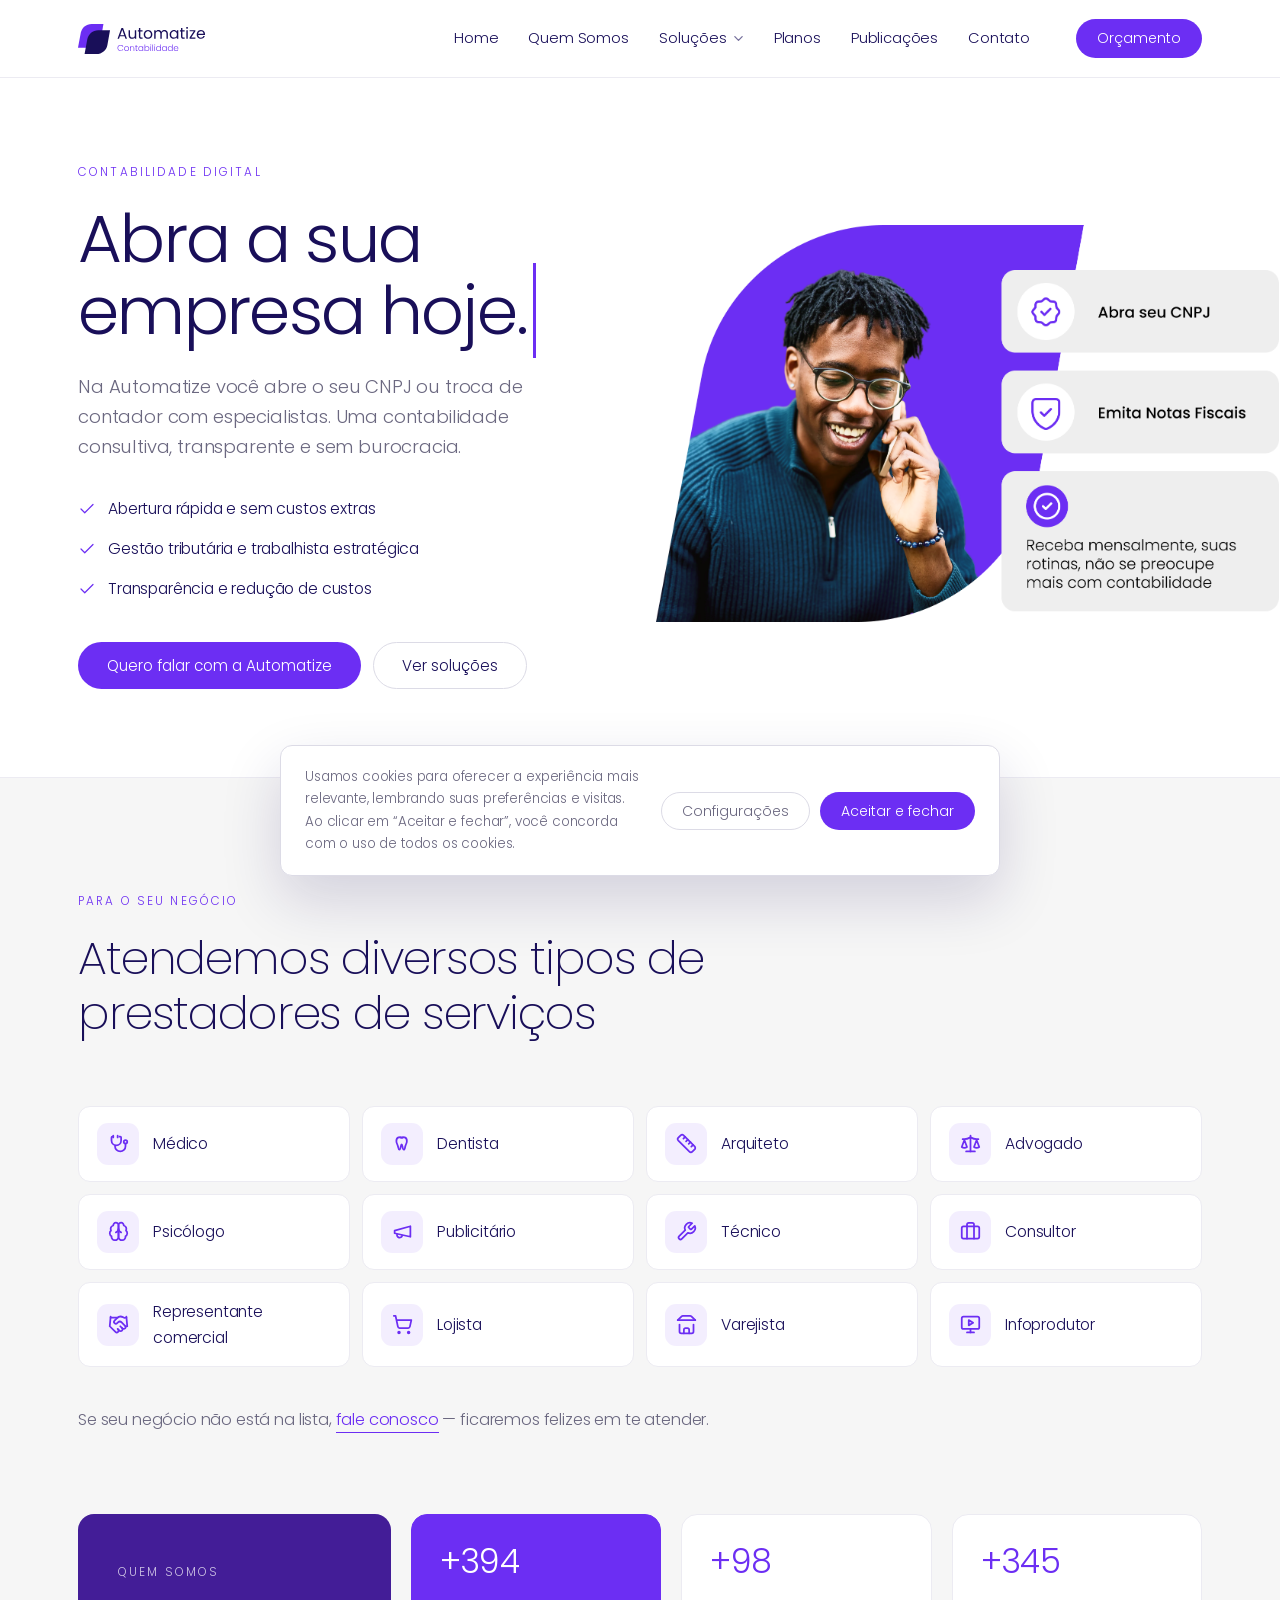
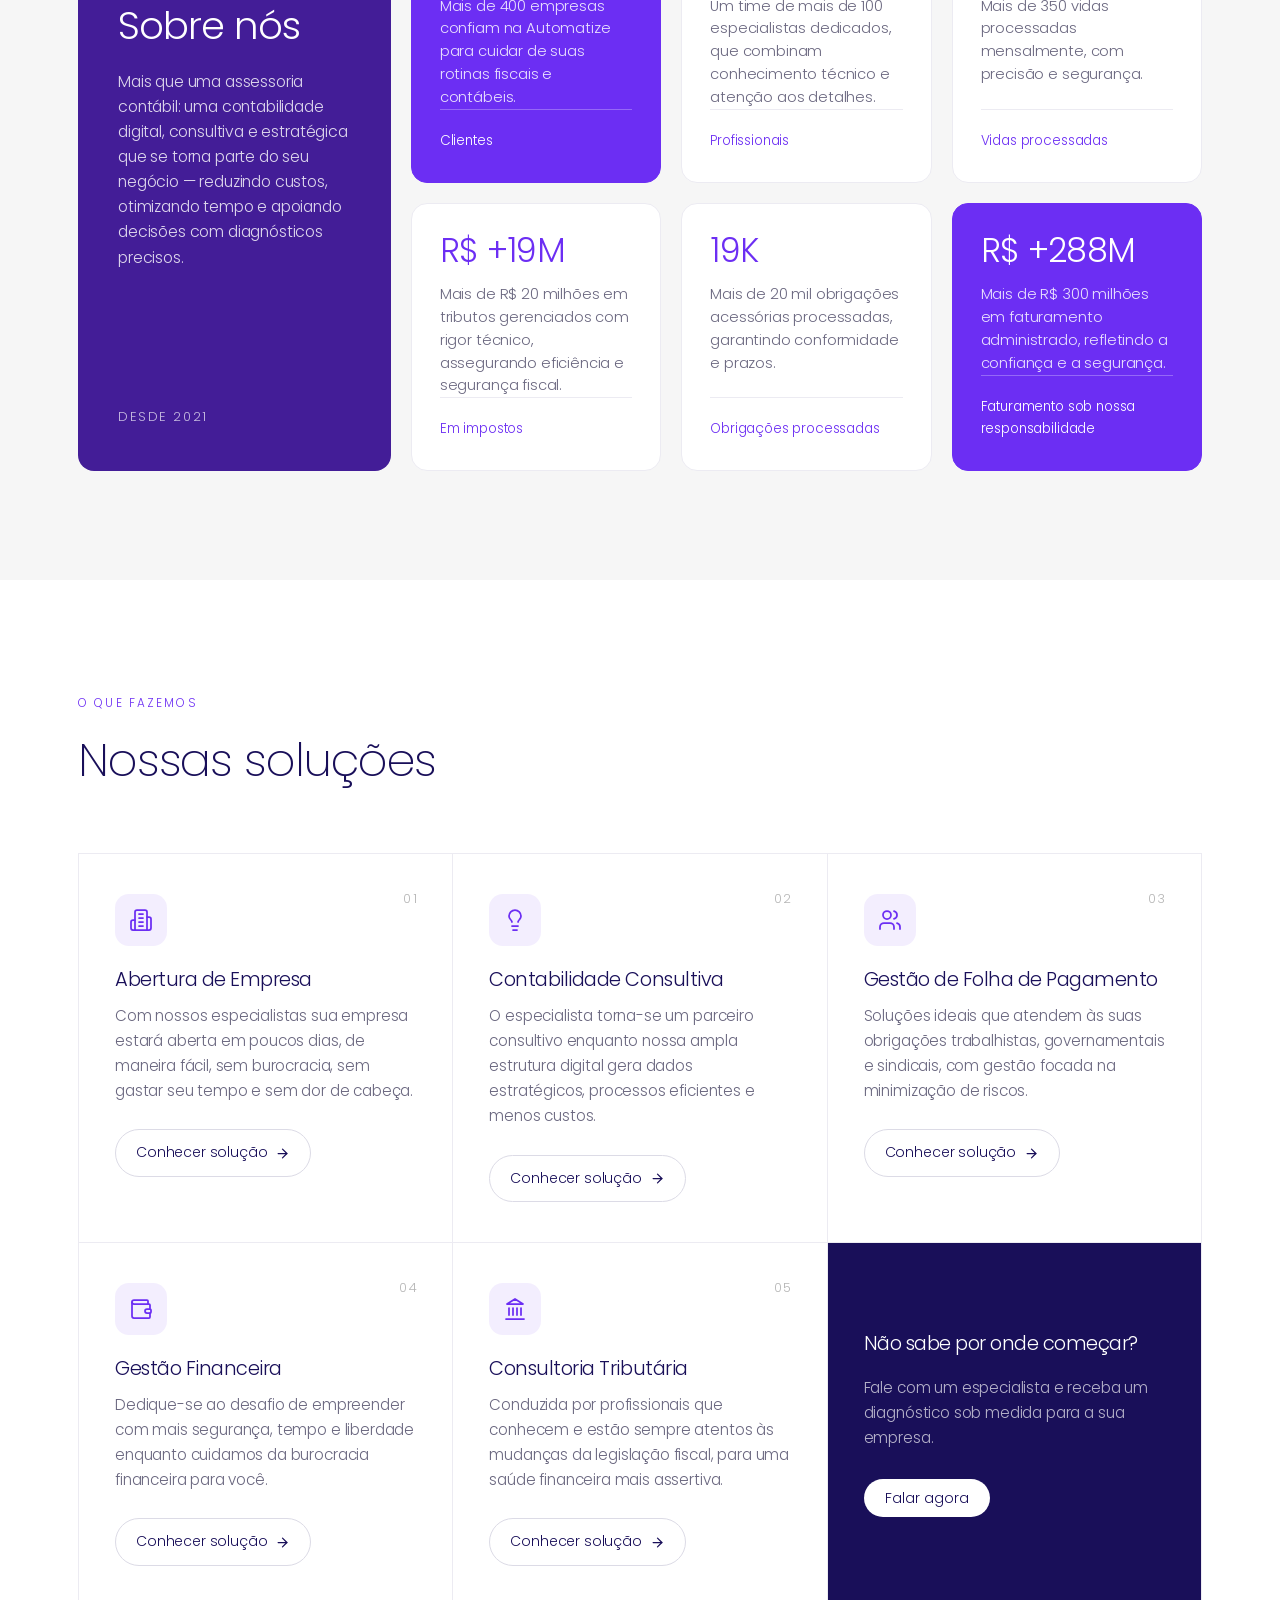
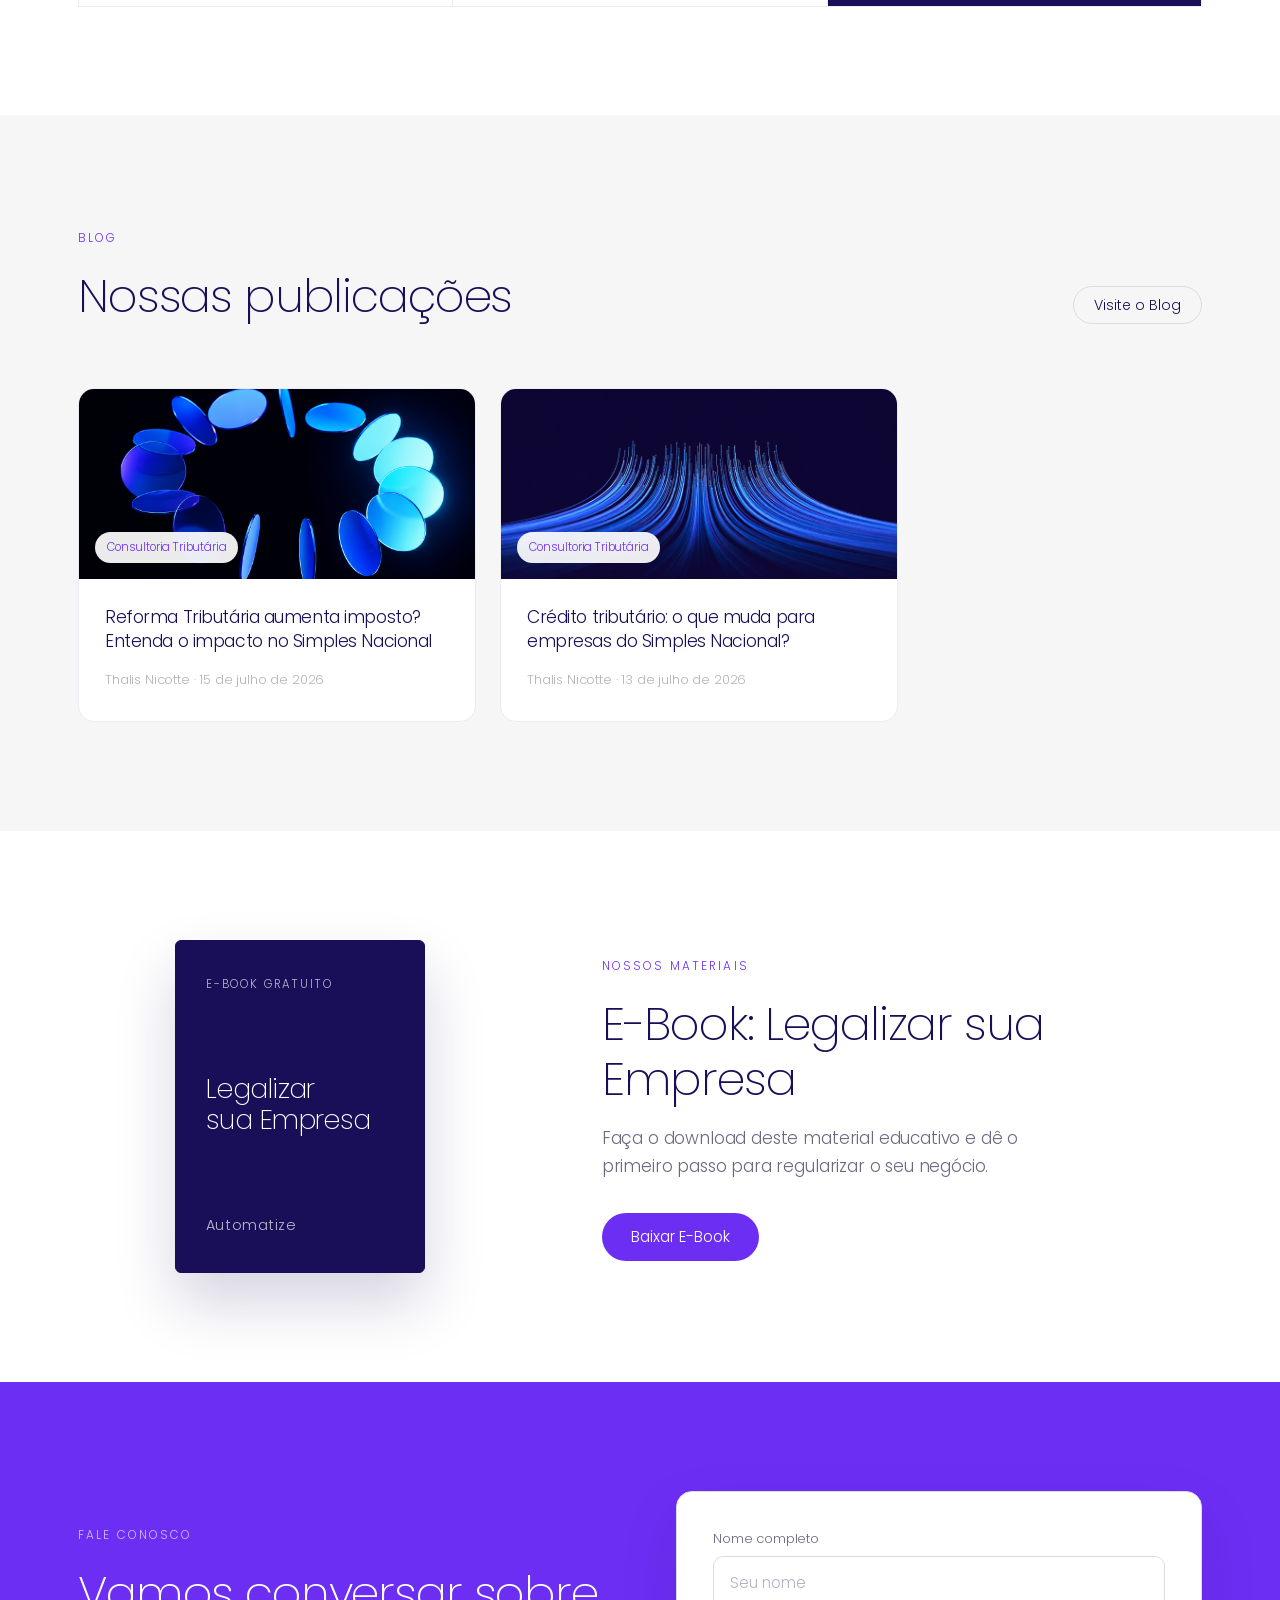
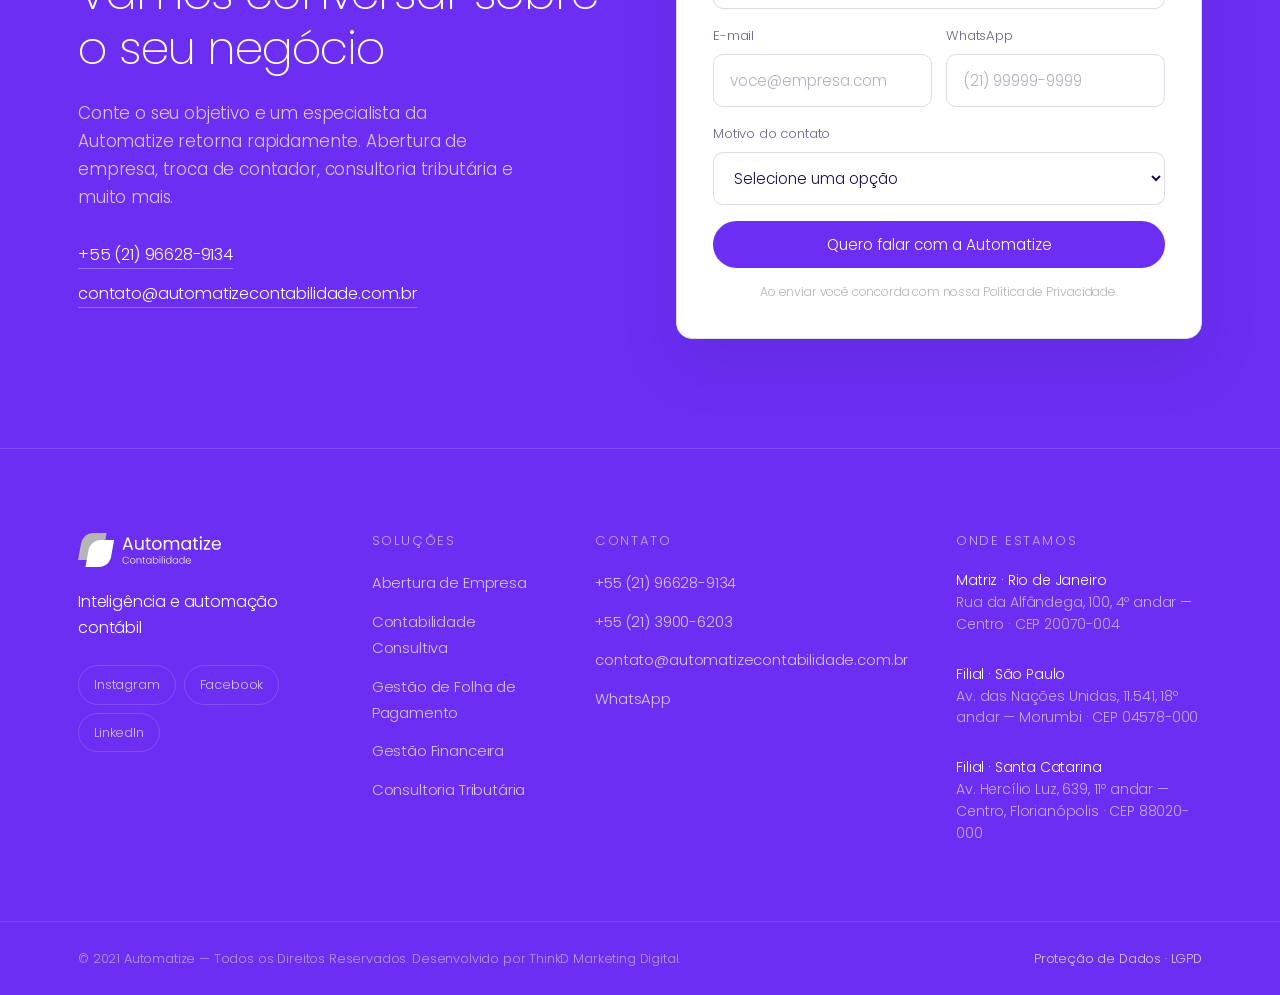
==== commit 38cda9af: "Adiciona páginas de planos e soluções, wizard de orçamento e refinos Novas páginas: - planos.html: 3" ====
--- a/index.html
+++ b/index.html
@@ -33,17 +33,16 @@
               <svg class="nav__caret" width="11" height="11" viewBox="0 0 12 12" aria-hidden="true"><path d="M2 4l4 4 4-4" fill="none" stroke="currentColor" stroke-width="1.4" stroke-linecap="round" stroke-linejoin="round"/></svg>
             </button>
             <div class="nav__dropdown" id="menu-solucoes" role="menu">
-              <a href="#solucoes" role="menuitem">Abertura de Empresa</a>
-              <a href="#solucoes" role="menuitem">Auditoria Contábil</a>
-              <a href="#solucoes" role="menuitem">Consultoria Tributária</a>
-              <a href="#solucoes" role="menuitem">Contabilidade Consultiva</a>
-              <a href="#solucoes" role="menuitem">Gestão de Folha de Pagamento</a>
-              <a href="#solucoes" role="menuitem">Gestão Financeira</a>
+              <a href="solucoes/abertura-de-empresa.html" role="menuitem">Abertura de Empresa</a>
+              <a href="solucoes/auditoria-contabil.html" role="menuitem">Auditoria Contábil</a>
+              <a href="solucoes/consultoria-tributaria.html" role="menuitem">Consultoria Tributária</a>
+              <a href="solucoes/contabilidade-consultiva.html" role="menuitem">Contabilidade Consultiva</a>
+              <a href="solucoes/gestao-de-folha-de-pagamento.html" role="menuitem">Gestão de Folha de Pagamento</a>
+              <a href="solucoes/gestao-financeira.html" role="menuitem">Gestão Financeira</a>
             </div>
           </li>
-          <li><a href="#conta-pj" class="nav__link">Abra sua conta PJ</a></li>
+          <li><a href="planos.html" class="nav__link">Planos</a></li>
           <li><a href="#publicacoes" class="nav__link">Publicações</a></li>
-          <li><a href="#contato" class="nav__link">Carreiras</a></li>
           <li><a href="#contato" class="nav__link">Contato</a></li>
         </ul>
       </nav>
@@ -90,7 +89,7 @@
       <div class="container">
         <header class="section__head">
           <span class="eyebrow">Para o seu negócio</span>
-          <h2 class="section__title">Atendemos diversos tipos de serviços</h2>
+          <h2 class="section__title">Atendemos diversos tipos de prestadores de serviços</h2>
         </header>
 
         <ul class="segments__grid">
@@ -98,13 +97,13 @@
             <span class="segment__ico">
               <svg viewBox="0 0 24 24" fill="none" stroke="currentColor" stroke-width="2" stroke-linecap="round" stroke-linejoin="round" aria-hidden="true"><path d="M6 4h-1a1 1 0 0 0-1 1v3.5a5.5 5.5 0 0 0 11 0V5a1 1 0 0 0-1-1h-1"/><path d="M8 15a6 6 0 1 0 12 0v-3"/><path d="M11 3v2"/><path d="M6 3v2"/><circle cx="20" cy="10" r="2"/></svg>
             </span>
-            Médicos
+            Médico
           </li>
           <li class="segment">
             <span class="segment__ico">
               <svg viewBox="0 0 24 24" fill="none" stroke="currentColor" stroke-width="2" stroke-linecap="round" stroke-linejoin="round" aria-hidden="true"><path d="M12 5.5c-1.5-1-3-1-4.5-.5C6 5.5 5 7 5 9c0 3 1.5 4 2 7 .3 1.7.5 3 1.5 3s1.2-1.5 1.5-3.5c.3-1.8.5-2.5 1-2.5s.7.7 1 2.5c.3 2 .7 3.5 1.5 3.5s1.2-1.3 1.5-3c.5-3 2-4 2-7 0-2-1-3.5-2.5-4-1.5-.5-3-.5-4.5.5z"/></svg>
             </span>
-            Dentistas
+            Dentista
           </li>
           <li class="segment">
             <span class="segment__ico">
@@ -122,25 +121,25 @@
             <span class="segment__ico">
               <svg viewBox="0 0 24 24" fill="none" stroke="currentColor" stroke-width="2" stroke-linecap="round" stroke-linejoin="round" aria-hidden="true"><path d="M12 5a3 3 0 1 0-5.997.125 4 4 0 0 0-2.526 5.77 4 4 0 0 0 .556 6.588A4 4 0 1 0 12 18Z"/><path d="M12 5a3 3 0 1 1 5.997.125 4 4 0 0 1 2.526 5.77 4 4 0 0 1-.556 6.588A4 4 0 1 1 12 18Z"/><path d="M15 13a4.5 4.5 0 0 1-3-4 4.5 4.5 0 0 1-3 4"/></svg>
             </span>
-            Psicologia
+            Psicólogo
           </li>
           <li class="segment">
             <span class="segment__ico">
               <svg viewBox="0 0 24 24" fill="none" stroke="currentColor" stroke-width="2" stroke-linecap="round" stroke-linejoin="round" aria-hidden="true"><path d="m3 11 18-5v12L3 14v-3z"/><path d="M11.6 16.8a3 3 0 1 1-5.8-1.6"/></svg>
             </span>
-            Marketing
+            Publicitário
           </li>
           <li class="segment">
             <span class="segment__ico">
               <svg viewBox="0 0 24 24" fill="none" stroke="currentColor" stroke-width="2" stroke-linecap="round" stroke-linejoin="round" aria-hidden="true"><path d="M14.7 6.3a1 1 0 0 0 0 1.4l1.6 1.6a1 1 0 0 0 1.4 0l3.77-3.77a6 6 0 0 1-7.94 7.94l-6.91 6.91a2.12 2.12 0 0 1-3-3l6.91-6.91a6 6 0 0 1 7.94-7.94l-3.76 3.76z"/></svg>
             </span>
-            Assistências técnicas
+            Técnico
           </li>
           <li class="segment">
             <span class="segment__ico">
               <svg viewBox="0 0 24 24" fill="none" stroke="currentColor" stroke-width="2" stroke-linecap="round" stroke-linejoin="round" aria-hidden="true"><path d="M16 20V4a2 2 0 0 0-2-2h-4a2 2 0 0 0-2 2v16"/><rect width="20" height="14" x="2" y="6" rx="2"/></svg>
             </span>
-            Consultoria
+            Consultor
           </li>
           <li class="segment">
             <span class="segment__ico">
@@ -152,13 +151,13 @@
             <span class="segment__ico">
               <svg viewBox="0 0 24 24" fill="none" stroke="currentColor" stroke-width="2" stroke-linecap="round" stroke-linejoin="round" aria-hidden="true"><circle cx="8" cy="21" r="1"/><circle cx="19" cy="21" r="1"/><path d="M2.05 2.05h2l2.66 12.42a2 2 0 0 0 2 1.58h9.78a2 2 0 0 0 1.95-1.57l1.65-7.43H5.12"/></svg>
             </span>
-            E-commerce
+            Lojista
           </li>
           <li class="segment">
             <span class="segment__ico">
               <svg viewBox="0 0 24 24" fill="none" stroke="currentColor" stroke-width="2" stroke-linecap="round" stroke-linejoin="round" aria-hidden="true"><path d="m2 7 4.41-4.41A2 2 0 0 1 7.83 2h8.34a2 2 0 0 1 1.42.59L22 7"/><path d="M4 12v8a2 2 0 0 0 2 2h12a2 2 0 0 0 2-2v-8"/><path d="M15 22v-4a2 2 0 0 0-2-2h-2a2 2 0 0 0-2 2v4"/><path d="M2 7h20"/></svg>
             </span>
-            Lojas virtuais
+            Varejista
           </li>
           <li class="segment">
             <span class="segment__ico">
@@ -221,30 +220,11 @@
             <span class="stat__label">Obrigações processadas</span>
           </article>
 
-          <article class="stat">
+          <article class="stat stat--featured">
             <span class="stat__num">R$ +300M</span>
             <p class="stat__desc">Mais de R$ 300 milhões em faturamento administrado, refletindo a confiança e a segurança.</p>
             <span class="stat__label">Faturamento sob nossa responsabilidade</span>
           </article>
-        </div>
-      </div>
-    </section>
-
-    <!-- ===================== MATERIAIS (SEÇÃO 05) ===================== -->
-    <section class="materials section">
-      <div class="container materials__inner">
-        <div class="materials__art" aria-hidden="true">
-          <div class="ebook">
-            <span class="ebook__tag">E-Book gratuito</span>
-            <strong class="ebook__title">Legalizar<br />sua Empresa</strong>
-            <span class="ebook__brand">Automatize</span>
-          </div>
-        </div>
-        <div class="materials__copy">
-          <span class="eyebrow">Nossos materiais</span>
-          <h2 class="section__title">E-Book: Legalizar sua Empresa</h2>
-          <p>Faça o download deste material educativo e dê o primeiro passo para regularizar o seu negócio.</p>
-          <button class="btn btn--primary" data-modal-open="ebook-modal">Baixar E-Book</button>
         </div>
       </div>
     </section>
@@ -259,29 +239,39 @@
 
         <div class="solutions__grid">
           <article class="solution-card">
+            <span class="solution-card__ico"><svg viewBox="0 0 24 24" fill="none" stroke="currentColor" stroke-width="1.75" stroke-linecap="round" stroke-linejoin="round" aria-hidden="true"><path d="M6 22V4a2 2 0 0 1 2-2h8a2 2 0 0 1 2 2v18Z"/><path d="M6 12H4a2 2 0 0 0-2 2v6a2 2 0 0 0 2 2h2"/><path d="M18 9h2a2 2 0 0 1 2 2v9a2 2 0 0 1-2 2h-2"/><path d="M10 6h4"/><path d="M10 10h4"/><path d="M10 14h4"/><path d="M10 18h4"/></svg></span>
             <span class="solution-card__num">01</span>
             <h3>Abertura de Empresa</h3>
             <p>Com nossos especialistas sua empresa estará aberta em poucos dias, de maneira fácil, sem burocracia, sem gastar seu tempo e sem dor de cabeça.</p>
+            <a href="solucoes/abertura-de-empresa.html" class="solution-card__btn">Conhecer solução <svg viewBox="0 0 24 24" fill="none" stroke="currentColor" stroke-width="2" stroke-linecap="round" stroke-linejoin="round" aria-hidden="true"><path d="M5 12h14"/><path d="m12 5 7 7-7 7"/></svg></a>
           </article>
           <article class="solution-card">
+            <span class="solution-card__ico"><svg viewBox="0 0 24 24" fill="none" stroke="currentColor" stroke-width="1.75" stroke-linecap="round" stroke-linejoin="round" aria-hidden="true"><path d="M15 14c.2-1 .7-1.7 1.5-2.5 1-.9 1.5-2.2 1.5-3.5A6 6 0 0 0 6 8c0 1 .2 2.2 1.5 3.5.7.7 1.3 1.5 1.5 2.5"/><path d="M9 18h6"/><path d="M10 22h4"/></svg></span>
             <span class="solution-card__num">02</span>
             <h3>Contabilidade Consultiva</h3>
             <p>O especialista torna-se um parceiro consultivo enquanto nossa ampla estrutura digital gera dados estratégicos, processos eficientes e menos custos.</p>
+            <a href="solucoes/contabilidade-consultiva.html" class="solution-card__btn">Conhecer solução <svg viewBox="0 0 24 24" fill="none" stroke="currentColor" stroke-width="2" stroke-linecap="round" stroke-linejoin="round" aria-hidden="true"><path d="M5 12h14"/><path d="m12 5 7 7-7 7"/></svg></a>
           </article>
           <article class="solution-card">
+            <span class="solution-card__ico"><svg viewBox="0 0 24 24" fill="none" stroke="currentColor" stroke-width="1.75" stroke-linecap="round" stroke-linejoin="round" aria-hidden="true"><path d="M16 21v-2a4 4 0 0 0-4-4H6a4 4 0 0 0-4 4v2"/><circle cx="9" cy="7" r="4"/><path d="M22 21v-2a4 4 0 0 0-3-3.87"/><path d="M16 3.13a4 4 0 0 1 0 7.75"/></svg></span>
             <span class="solution-card__num">03</span>
             <h3>Gestão de Folha de Pagamento</h3>
             <p>Soluções ideais que atendem às suas obrigações trabalhistas, governamentais e sindicais, com gestão focada na minimização de riscos.</p>
+            <a href="solucoes/gestao-de-folha-de-pagamento.html" class="solution-card__btn">Conhecer solução <svg viewBox="0 0 24 24" fill="none" stroke="currentColor" stroke-width="2" stroke-linecap="round" stroke-linejoin="round" aria-hidden="true"><path d="M5 12h14"/><path d="m12 5 7 7-7 7"/></svg></a>
           </article>
           <article class="solution-card">
+            <span class="solution-card__ico"><svg viewBox="0 0 24 24" fill="none" stroke="currentColor" stroke-width="1.75" stroke-linecap="round" stroke-linejoin="round" aria-hidden="true"><path d="M19 7V4a1 1 0 0 0-1-1H5a2 2 0 0 0 0 4h15a1 1 0 0 1 1 1v4h-3a2 2 0 0 0 0 4h3a1 1 0 0 0 1-1v-2a1 1 0 0 0-1-1"/><path d="M3 5v14a2 2 0 0 0 2 2h15a1 1 0 0 0 1-1v-4"/></svg></span>
             <span class="solution-card__num">04</span>
             <h3>Gestão Financeira</h3>
             <p>Dedique-se ao desafio de empreender com mais segurança, tempo e liberdade enquanto cuidamos da burocracia financeira para você.</p>
+            <a href="solucoes/gestao-financeira.html" class="solution-card__btn">Conhecer solução <svg viewBox="0 0 24 24" fill="none" stroke="currentColor" stroke-width="2" stroke-linecap="round" stroke-linejoin="round" aria-hidden="true"><path d="M5 12h14"/><path d="m12 5 7 7-7 7"/></svg></a>
           </article>
           <article class="solution-card">
+            <span class="solution-card__ico"><svg viewBox="0 0 24 24" fill="none" stroke="currentColor" stroke-width="1.75" stroke-linecap="round" stroke-linejoin="round" aria-hidden="true"><line x1="3" x2="21" y1="22" y2="22"/><line x1="6" x2="6" y1="18" y2="11"/><line x1="10" x2="10" y1="18" y2="11"/><line x1="14" x2="14" y1="18" y2="11"/><line x1="18" x2="18" y1="18" y2="11"/><polygon points="12 2 20 7 4 7"/></svg></span>
             <span class="solution-card__num">05</span>
             <h3>Consultoria Tributária</h3>
             <p>Conduzida por profissionais que conhecem e estão sempre atentos às mudanças da legislação fiscal, para uma saúde financeira mais assertiva.</p>
+            <a href="solucoes/consultoria-tributaria.html" class="solution-card__btn">Conhecer solução <svg viewBox="0 0 24 24" fill="none" stroke="currentColor" stroke-width="2" stroke-linecap="round" stroke-linejoin="round" aria-hidden="true"><path d="M5 12h14"/><path d="m12 5 7 7-7 7"/></svg></a>
           </article>
           <article class="solution-card solution-card--cta">
             <h3>Não sabe por onde começar?</h3>
@@ -327,6 +317,25 @@
         </div>
       </div>
     </section>
+    <!-- ===================== MATERIAIS (SEÇÃO 05) ===================== -->
+    <section class="materials section">
+      <div class="container materials__inner">
+        <div class="materials__art" aria-hidden="true">
+          <div class="ebook">
+            <span class="ebook__tag">E-Book gratuito</span>
+            <strong class="ebook__title">Legalizar<br />sua Empresa</strong>
+            <span class="ebook__brand">Automatize</span>
+          </div>
+        </div>
+        <div class="materials__copy">
+          <span class="eyebrow">Nossos materiais</span>
+          <h2 class="section__title">E-Book: Legalizar sua Empresa</h2>
+          <p>Faça o download deste material educativo e dê o primeiro passo para regularizar o seu negócio.</p>
+          <button class="btn btn--primary" data-modal-open="ebook-modal">Baixar E-Book</button>
+        </div>
+      </div>
+    </section>
+
 
     <!-- ===================== CONTATO / FORMULÁRIO ===================== -->
     <section class="contact section" id="contato">
@@ -401,11 +410,11 @@
       <div class="footer__col">
         <h4>Soluções</h4>
         <ul>
-          <li><a href="#solucoes">Abertura de Empresa</a></li>
-          <li><a href="#solucoes">Contabilidade Consultiva</a></li>
-          <li><a href="#solucoes">Gestão de Folha de Pagamento</a></li>
-          <li><a href="#solucoes">Gestão Financeira</a></li>
-          <li><a href="#solucoes">Consultoria Tributária</a></li>
+          <li><a href="solucoes/abertura-de-empresa.html">Abertura de Empresa</a></li>
+          <li><a href="solucoes/contabilidade-consultiva.html">Contabilidade Consultiva</a></li>
+          <li><a href="solucoes/gestao-de-folha-de-pagamento.html">Gestão de Folha de Pagamento</a></li>
+          <li><a href="solucoes/gestao-financeira.html">Gestão Financeira</a></li>
+          <li><a href="solucoes/consultoria-tributaria.html">Consultoria Tributária</a></li>
         </ul>
       </div>
 
--- a/styles/main.css
+++ b/styles/main.css
@@ -9,6 +9,7 @@
 :root {
   --purple:   #6C2EF3;
   --purple-600:#5a1fe0;
+  --purple-dark:#431D97;         /* roxo escuro — painel "Sobre nós" */
   --navy:     #190F59;
   --bg:       #FFFFFF;
   --bg-soft:  #F6F6F6;
@@ -91,6 +92,11 @@
 .btn--ghost { background: transparent; color: var(--ink-soft); border-color: var(--line-strong); }
 .btn--ghost:hover { border-color: var(--ink); color: var(--ink); }
 
+/* Botão apagado — acende quando o formulário fica válido */
+.btn:disabled { cursor: not-allowed; opacity: .38; }
+.btn--primary:disabled { background: var(--gray); }
+.btn--primary:disabled:hover { background: var(--gray); }
+
 /* ============================================================
    HEADER / NAV
    ============================================================ */
@@ -208,6 +214,9 @@
    SEGMENTOS
    ============================================================ */
 .segments { background: var(--bg-soft); }
+/* Segmentos e "Sobre nós" dividem o mesmo fundo: colapsa a emenda
+   entre as duas para não somar dois paddings de seção. */
+.segments { padding-bottom: clamp(26px, 3.5vw, 40px); }
 .segments__grid { display: grid; grid-template-columns: repeat(4, 1fr); gap: 12px; }
 .segment {
   display: flex; align-items: center; gap: 14px;
@@ -229,11 +238,11 @@
 /* ============================================================
    SOBRE NÓS (Quem somos)
    ============================================================ */
-.about { background: var(--bg-soft); }
+.about { background: var(--bg-soft); padding-top: clamp(26px, 3.5vw, 40px); }
 .about__inner { display: grid; grid-template-columns: 0.85fr 2.15fr; gap: 20px; align-items: stretch; }
 
 .about__aside {
-  background: var(--purple); color: #fff;
+  background: var(--purple-dark); color: #fff;
   border-radius: var(--radius-lg); padding: 44px 40px;
   display: flex; flex-direction: column; justify-content: space-between; gap: 40px;
 }
@@ -250,7 +259,11 @@
   transition: border-color .2s ease;
 }
 .stat:hover { border-color: var(--line-strong); }
-.stat__num { font-size: clamp(1.9rem, 2.6vw, 2.5rem); font-weight: 300; color: var(--purple); line-height: 1; letter-spacing: -0.02em; }
+.stat__num {
+  font-size: clamp(1.9rem, 2.6vw, 2.5rem); font-weight: 300; color: var(--purple);
+  line-height: 1; letter-spacing: -0.02em;
+  font-variant-numeric: tabular-nums; /* dígitos de largura fixa: não "tremem" na contagem */
+}
 .stat__desc { margin-top: 16px; color: var(--ink-soft); font-size: .92rem; line-height: 1.55; }
 .stat__label {
   margin-top: auto; padding-top: 20px;
@@ -286,16 +299,71 @@
    ============================================================ */
 .solutions__grid { display: grid; grid-template-columns: repeat(3, 1fr); gap: 0; border-top: 1px solid var(--line); border-left: 1px solid var(--line); }
 .solution-card {
+  position: relative; display: flex; flex-direction: column;
   background: #fff; border-right: 1px solid var(--line); border-bottom: 1px solid var(--line);
-  padding: 42px 38px; transition: background .2s ease;
+  padding: 40px 36px; transition: background .2s ease;
+  perspective: 800px; /* dá profundidade ao giro do ícone */
 }
 .solution-card:hover { background: var(--bg-soft); }
+
+/* Ícone com giro de moeda.
+   Usa animation (e não transition) para poder disparar tanto na entrada
+   da seção quanto no hover, sem que um estado atrapalhe o outro. */
+.solution-card__ico {
+  width: 52px; height: 52px; border-radius: 14px; margin-bottom: 22px;
+  display: grid; place-items: center;
+  background: rgba(108,46,243,.08); color: var(--purple);
+  transform-style: preserve-3d; backface-visibility: visible;
+  transition: background .35s ease, color .35s ease;
+}
+.solution-card__ico svg { width: 24px; height: 24px; }
+
+@keyframes coin-spin { from { transform: rotateY(0); } to { transform: rotateY(360deg); } }
+
+/* 1) Gira ao chegar na seção — classe temporária aplicada pelo JS,
+      com o mesmo atraso escalonado do reveal (gira em sequência). */
+.solution-card.coin .solution-card__ico {
+  animation: coin-spin .9s cubic-bezier(.34, .8, .28, 1) var(--reveal-delay, 0ms);
+}
+
+/* 2) Gira de novo no hover/foco */
+.solution-card:hover .solution-card__ico,
+.solution-card:focus-within .solution-card__ico {
+  animation: coin-spin .75s cubic-bezier(.34, .8, .28, 1);
+  background: var(--purple); color: #fff;
+}
+
 .solution-card__num {
-  font-size: .82rem; color: var(--purple); letter-spacing: .12em;
-  display: block; margin-bottom: 20px;
-}
+  position: absolute; top: 34px; right: 34px;
+  font-size: .8rem; color: var(--gray); letter-spacing: .12em;
+  transition: color .2s ease;
+}
+.solution-card:hover .solution-card__num { color: var(--purple); }
+
 .solution-card h3 { font-size: 1.22rem; font-weight: 300; margin-bottom: 12px; }
 .solution-card p { color: var(--ink-soft); font-size: .95rem; }
+
+/* Botão por solução */
+.solution-card__btn {
+  margin-top: 26px; align-self: flex-start;
+  display: inline-flex; align-items: center; gap: 8px;
+  padding: 11px 20px; border-radius: 999px;
+  border: 1px solid var(--line-strong); background: #fff;
+  font-size: .88rem; color: var(--ink);
+  transition: background .2s ease, color .2s ease, border-color .2s ease;
+}
+.solution-card__btn svg { width: 15px; height: 15px; transition: transform .2s ease; }
+.solution-card:hover .solution-card__btn { background: var(--purple); border-color: var(--purple); color: #fff; }
+.solution-card:hover .solution-card__btn svg { transform: translateX(4px); }
+.solution-card__btn:focus-visible { outline: 2px solid var(--purple); outline-offset: 2px; }
+
+/* Respeita quem prefere menos movimento */
+@media (prefers-reduced-motion: reduce) {
+  .solution-card.coin .solution-card__ico,
+  .solution-card:hover .solution-card__ico,
+  .solution-card:focus-within .solution-card__ico { animation: none; }
+  .solution-card:hover .solution-card__btn svg { transform: none; }
+}
 .solution-card--cta {
   background: var(--navy); color: #fff;
   display: flex; flex-direction: column; align-items: flex-start; justify-content: center; gap: 8px;
@@ -411,6 +479,169 @@
 .cookie[hidden] { display: none; } /* garante que o atributo hidden esconda o banner */
 .cookie__text { font-size: .84rem; color: var(--ink-soft); }
 .cookie__actions { display: flex; gap: 10px; flex: 0 0 auto; }
+
+/* ============================================================
+   PÁGINA DE SOLUÇÃO + WIZARD (formulário em etapas)
+   ============================================================ */
+.sol-hero { padding: clamp(52px, 6vw, 76px) 0 clamp(44px, 5vw, 60px); border-bottom: 1px solid var(--line); }
+.sol-hero__inner { display: grid; grid-template-columns: 1.1fr .9fr; gap: clamp(36px, 5vw, 64px); align-items: center; }
+.sol-hero__ico {
+  width: 60px; height: 60px; border-radius: 16px; margin-bottom: 22px;
+  display: grid; place-items: center;
+  background: rgba(108,46,243,.08); color: var(--purple);
+  animation: coin-in .9s cubic-bezier(.34, .8, .28, 1) .1s both;
+}
+.sol-hero__ico svg { width: 28px; height: 28px; }
+@keyframes coin-in {
+  from { transform: rotateY(-180deg); opacity: 0; }
+  to   { transform: rotateY(0); opacity: 1; }
+}
+@media (prefers-reduced-motion: reduce) { .sol-hero__ico { animation: none; } }
+.sol-hero__num { font-size: .82rem; letter-spacing: .12em; color: var(--purple); display: block; margin-bottom: 14px; }
+.sol-hero__title { font-size: clamp(2.1rem, 4.2vw, 3.2rem); font-weight: 300; }
+.sol-hero__lead { margin-top: 22px; font-size: 1.12rem; color: var(--ink-soft); }
+.sol-hero__actions { margin-top: 34px; display: flex; flex-wrap: wrap; gap: 12px; }
+.sol-hero__list { display: grid; gap: 14px; }
+.sol-hero__list li {
+  display: flex; align-items: flex-start; gap: 12px;
+  background: #fff; border: 1px solid var(--line); border-radius: var(--radius);
+  padding: 18px 20px; font-size: .96rem;
+}
+.sol-hero__list svg { width: 18px; height: 18px; flex: 0 0 auto; color: var(--purple); margin-top: 3px; }
+
+/* --- Wizard --- */
+.wizard { background: var(--purple-dark); color: #fff; }
+.wizard__inner { display: grid; grid-template-columns: .85fr 1.15fr; gap: clamp(36px, 5vw, 72px); align-items: center; }
+.wizard__text { margin-top: 20px; color: rgba(255,255,255,.75); font-size: 1.04rem; max-width: 420px; }
+.wizard__chip {
+  display: inline-flex; align-items: center; gap: 10px; margin-top: 28px;
+  background: rgba(255,255,255,.1); border: 1px solid rgba(255,255,255,.24);
+  border-radius: 999px; padding: 10px 18px; font-size: .9rem;
+}
+.wizard__chip svg { width: 16px; height: 16px; color: #fff; }
+
+.wizard__card {
+  background: #fff; color: var(--ink);
+  border-radius: var(--radius-lg); padding: 36px 34px;
+  box-shadow: 0 30px 70px rgba(25,15,89,.22);
+}
+
+/* progresso */
+.wizard__progress { margin-bottom: 28px; }
+.wizard__bar { height: 3px; background: var(--line); border-radius: 999px; overflow: hidden; }
+.wizard__bar span {
+  display: block; height: 100%; width: 33.33%;
+  background: var(--purple); border-radius: 999px;
+  transition: width .35s ease;
+}
+.wizard__count { display: block; margin-top: 12px; font-size: .8rem; color: var(--ink-soft); }
+.wizard__count b { font-weight: 300; color: var(--purple); }
+
+/* etapas */
+.wizard__step { display: none; border: 0; padding: 0; margin: 0; min-width: 0; }
+.wizard__step.is-active { display: block; animation: wizard-in .28s ease; }
+@keyframes wizard-in { from { opacity: 0; transform: translateX(8px); } to { opacity: 1; transform: none; } }
+.wizard__legend { font-size: 1.24rem; font-weight: 300; margin-bottom: 6px; padding: 0; }
+.wizard__hint { font-size: .88rem; color: var(--ink-soft); margin-bottom: 22px; }
+
+/* opções (radio como cartão) */
+.opts { display: grid; gap: 10px; }
+.opt { position: relative; display: block; cursor: pointer; }
+.opt input { position: absolute; opacity: 0; pointer-events: none; }
+.opt span {
+  display: flex; align-items: center; gap: 12px;
+  border: 1px solid var(--line-strong); border-radius: 10px;
+  padding: 15px 16px; font-size: .95rem;
+  transition: border-color .16s ease, background .16s ease;
+}
+.opt span::before {
+  content: ""; flex: 0 0 auto; width: 16px; height: 16px; border-radius: 50%;
+  border: 1.5px solid var(--line-strong); transition: border-color .16s ease, box-shadow .16s ease;
+}
+.opt:hover span { border-color: var(--purple); }
+.opt input:checked + span { border-color: var(--purple); background: rgba(108,46,243,.05); }
+.opt input:checked + span::before { border-color: var(--purple); box-shadow: inset 0 0 0 4px var(--purple); }
+.opt input:focus-visible + span { box-shadow: 0 0 0 3px rgba(108,46,243,.18); }
+
+/* ações */
+.wizard__actions { display: flex; gap: 10px; margin-top: 28px; }
+.wizard__actions .btn { flex: 1; }
+
+/* resumo final */
+.wizard__done { text-align: center; padding: 8px 0; }
+.wizard__done-ico {
+  width: 52px; height: 52px; margin: 0 auto 18px; border-radius: 50%;
+  display: grid; place-items: center; background: rgba(108,46,243,.1); color: var(--purple);
+}
+.wizard__done-ico svg { width: 24px; height: 24px; }
+.wizard__done h3 { font-size: 1.4rem; font-weight: 300; }
+.wizard__done p { color: var(--ink-soft); margin-top: 10px; font-size: .95rem; }
+.wizard__summary {
+  text-align: left; margin-top: 24px; border: 1px solid var(--line);
+  border-radius: 12px; padding: 20px 22px; display: grid; gap: 12px;
+}
+.wizard__summary div { display: flex; justify-content: space-between; gap: 16px; font-size: .9rem; }
+.wizard__summary dt { color: var(--ink-soft); }
+.wizard__summary dd { margin: 0; text-align: right; }
+.wizard__summary .is-solution dd { color: var(--purple); }
+
+/* ============================================================
+   PÁGINA DE PLANOS (pricing)
+   ============================================================ */
+.pricing { background: var(--bg-soft); }
+.pricing__head { max-width: 680px; }
+.pricing__lead { margin-top: 20px; font-size: 1.1rem; color: var(--ink-soft); }
+
+.pricing-grid { display: grid; grid-template-columns: repeat(3, 1fr); gap: 20px; align-items: stretch; }
+
+.pricing-card {
+  display: flex; flex-direction: column;
+  background: #fff; border: 1px solid var(--line);
+  border-radius: var(--radius-lg); padding: 38px 34px;
+  transition: border-color .18s ease;
+}
+.pricing-card:hover { border-color: var(--line-strong); }
+.pricing-card__head { position: relative; }
+.pricing-card__name { font-size: 1.16rem; font-weight: 300; }
+.pricing-card__limit { margin-top: 10px; font-size: .95rem; color: var(--ink-soft); }
+.pricing-card__limit strong { font-weight: 300; color: var(--ink); }
+
+.pricing-card__price {
+  margin: 30px 0; padding-top: 26px; border-top: 1px solid var(--line);
+  display: flex; align-items: baseline; gap: 2px; flex-wrap: wrap;
+  font-variant-numeric: tabular-nums; color: var(--purple);
+}
+.pricing-card__cur { font-size: 1.1rem; margin-right: 4px; }
+.pricing-card__val { font-size: clamp(2.1rem, 3vw, 2.7rem); line-height: 1; letter-spacing: -0.03em; }
+.pricing-card__dec { font-size: 1.1rem; }
+.pricing-card__per { font-size: .95rem; color: var(--ink-soft); margin-left: 6px; }
+
+.pricing-card__foot { margin-top: auto; }
+
+/* Card em destaque */
+.pricing-card--featured { background: var(--purple); border-color: var(--purple); color: #fff; }
+.pricing-card--featured:hover { border-color: var(--purple); }
+.pricing-card--featured .pricing-card__limit { color: rgba(255,255,255,.8); }
+.pricing-card--featured .pricing-card__limit strong { color: #fff; }
+.pricing-card--featured .pricing-card__price { color: #fff; border-top-color: rgba(255,255,255,.28); }
+.pricing-card--featured .pricing-card__per { color: rgba(255,255,255,.8); }
+/* Selo "Mais vendido": estrela + texto, sem caixa */
+.pricing-card__badge {
+  position: absolute; top: 1px; right: 0;
+  display: inline-flex; align-items: center; gap: 6px;
+  font-size: .8rem; color: rgba(255,255,255,.9);
+  white-space: nowrap;
+}
+.pricing-card__badge svg { width: 14px; height: 14px; flex: 0 0 auto; }
+
+.pricing__note { margin-top: 40px; color: var(--ink-soft); font-size: 1.02rem; }
+
+/* Incluído em todos os planos */
+.included__inner { display: grid; grid-template-columns: 1fr 1fr; gap: clamp(36px, 5vw, 72px); align-items: center; }
+.included__text { margin-top: 20px; color: var(--ink-soft); font-size: 1.04rem; max-width: 460px; }
+.included__list { display: grid; grid-template-columns: repeat(2, 1fr); gap: 18px 20px; }
+.included__list li { display: flex; align-items: center; gap: 12px; font-size: .98rem; }
+.included__list svg { width: 18px; height: 18px; flex: 0 0 auto; color: var(--purple); }
 
 /* ============================================================
    PÁGINA DE ARTIGO (publicações)
@@ -496,6 +727,10 @@
   .hero__vector { margin-right: 0; width: 100%; max-width: 440px; }
   .hero__subtitle, .contact__text, .materials__copy p { max-width: 560px; }
   .contact__inner { grid-template-columns: 1fr; gap: clamp(32px, 6vw, 44px); }
+  .pricing-grid { grid-template-columns: 1fr; max-width: 460px; }
+  .included__inner { grid-template-columns: 1fr; }
+  .sol-hero__inner { grid-template-columns: 1fr; }
+  .wizard__inner { grid-template-columns: 1fr; }
   .about__grid { grid-template-columns: repeat(2, 1fr); }
   .about__aside { flex-direction: column; align-items: flex-start; gap: 28px; }
   .materials__inner { grid-template-columns: 1fr; gap: clamp(32px, 6vw, 48px); }
@@ -519,6 +754,10 @@
   .field-row { grid-template-columns: 1fr; }
 
   .contact__card { padding: 26px; }
+  .wizard__card { padding: 26px 22px; }
+  .wizard__actions { flex-direction: column-reverse; }
+  .pricing-card { padding: 32px 28px; }
+  .included__list { grid-template-columns: 1fr; }
   .solution-card { padding: 32px 26px; }
   .stat { padding: 26px 24px; }
   .about__aside { padding: 36px 30px; }
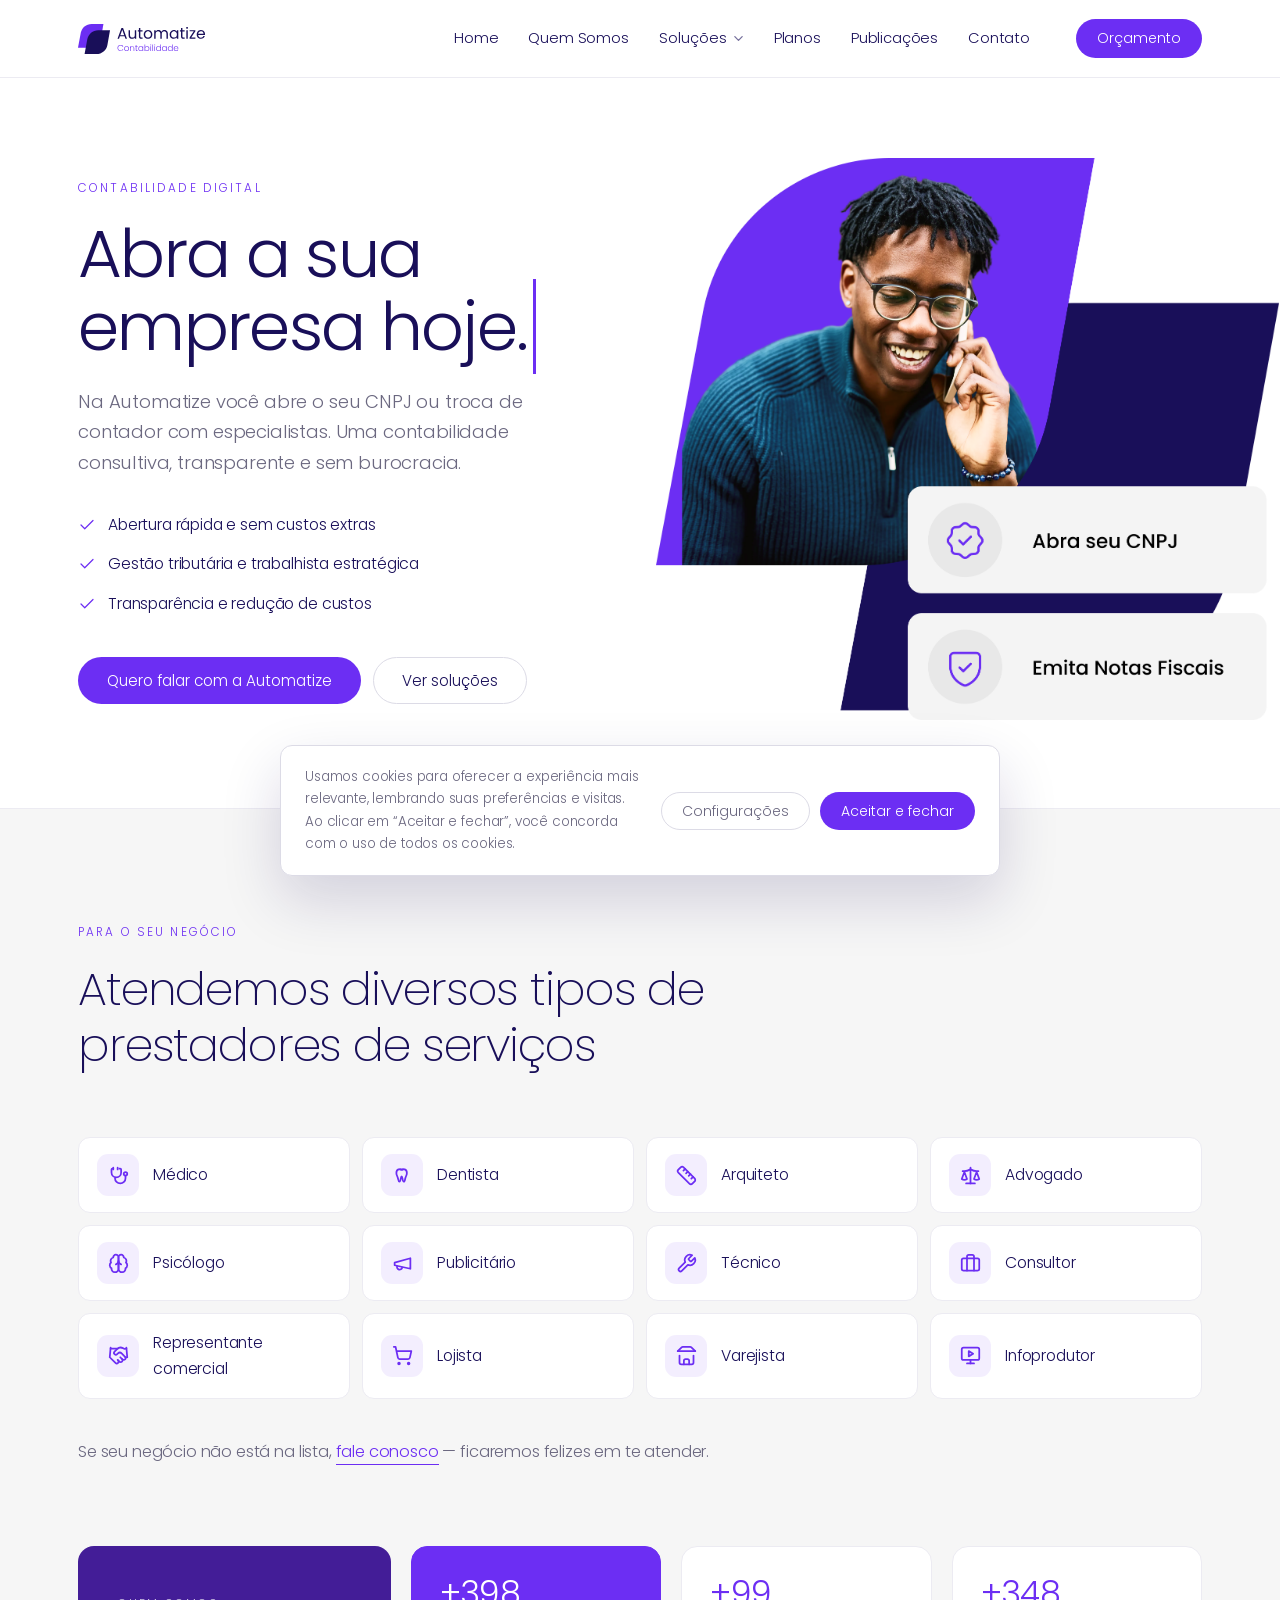
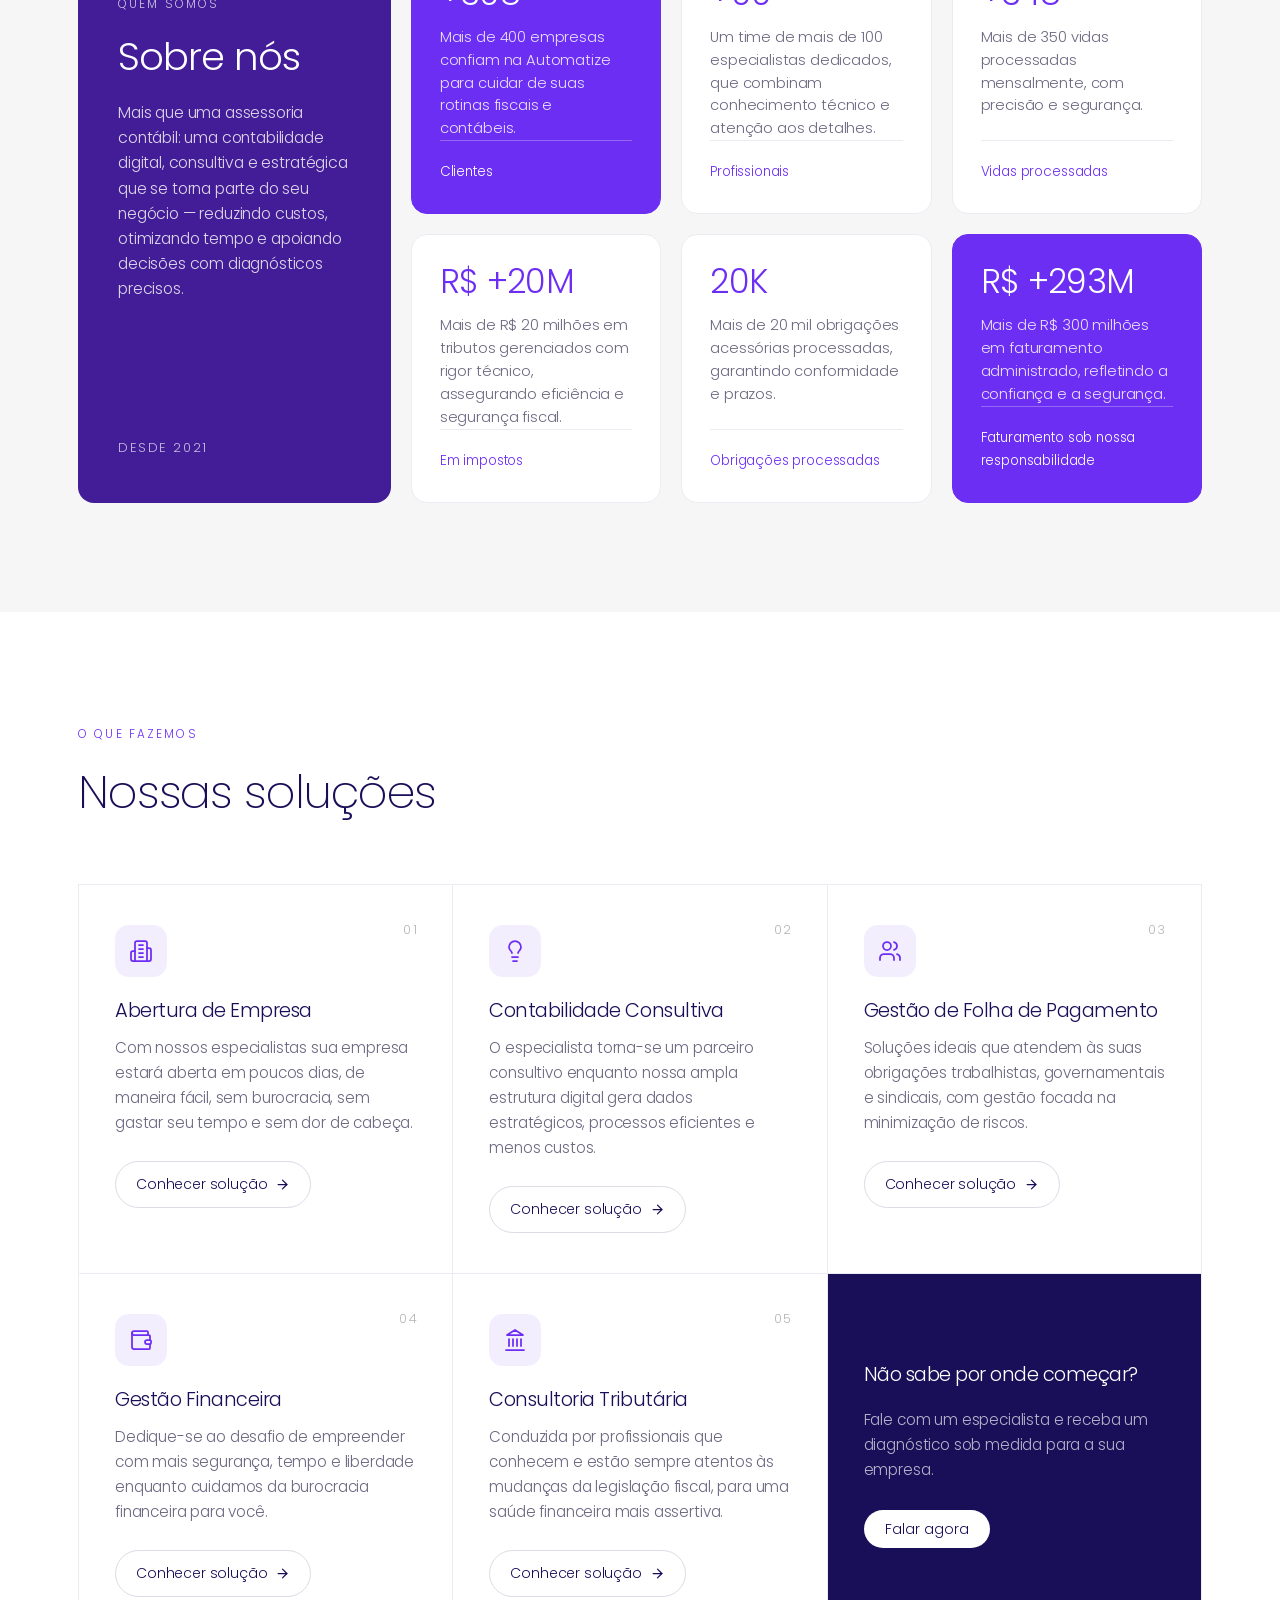
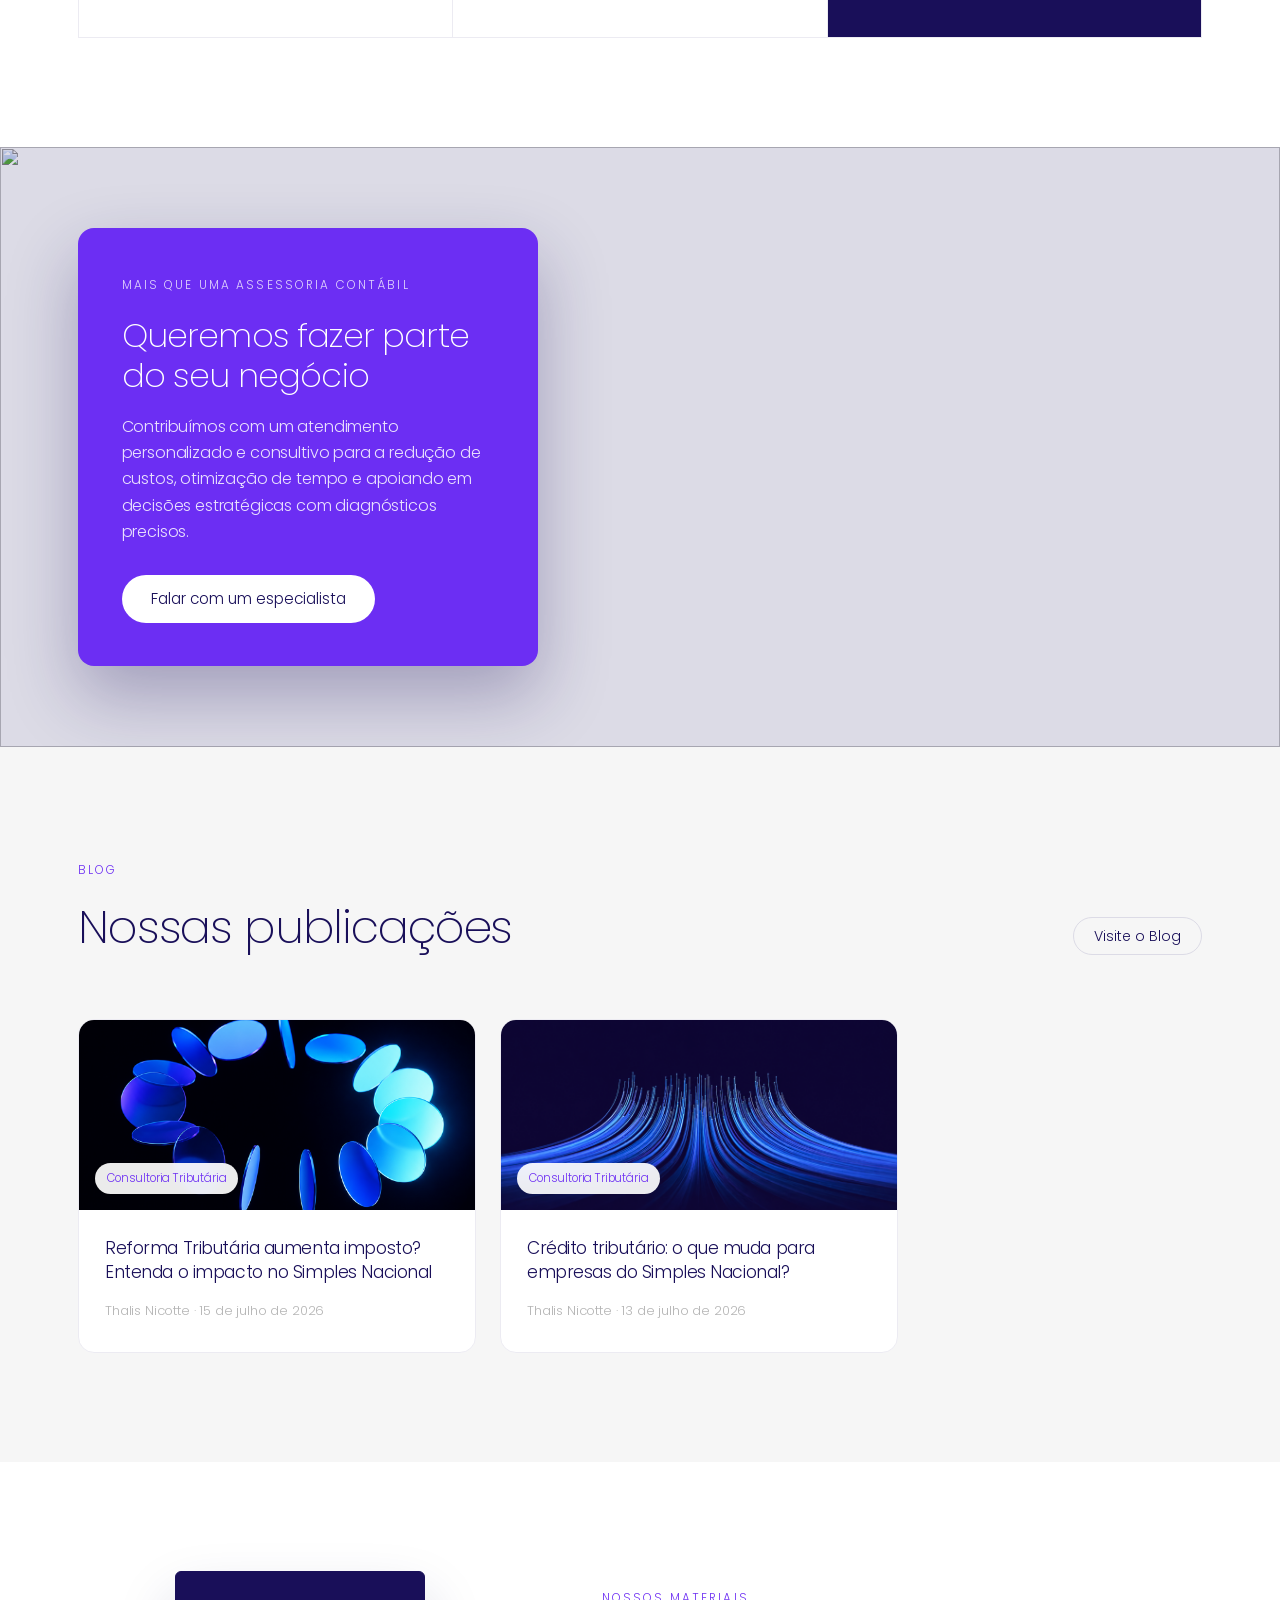
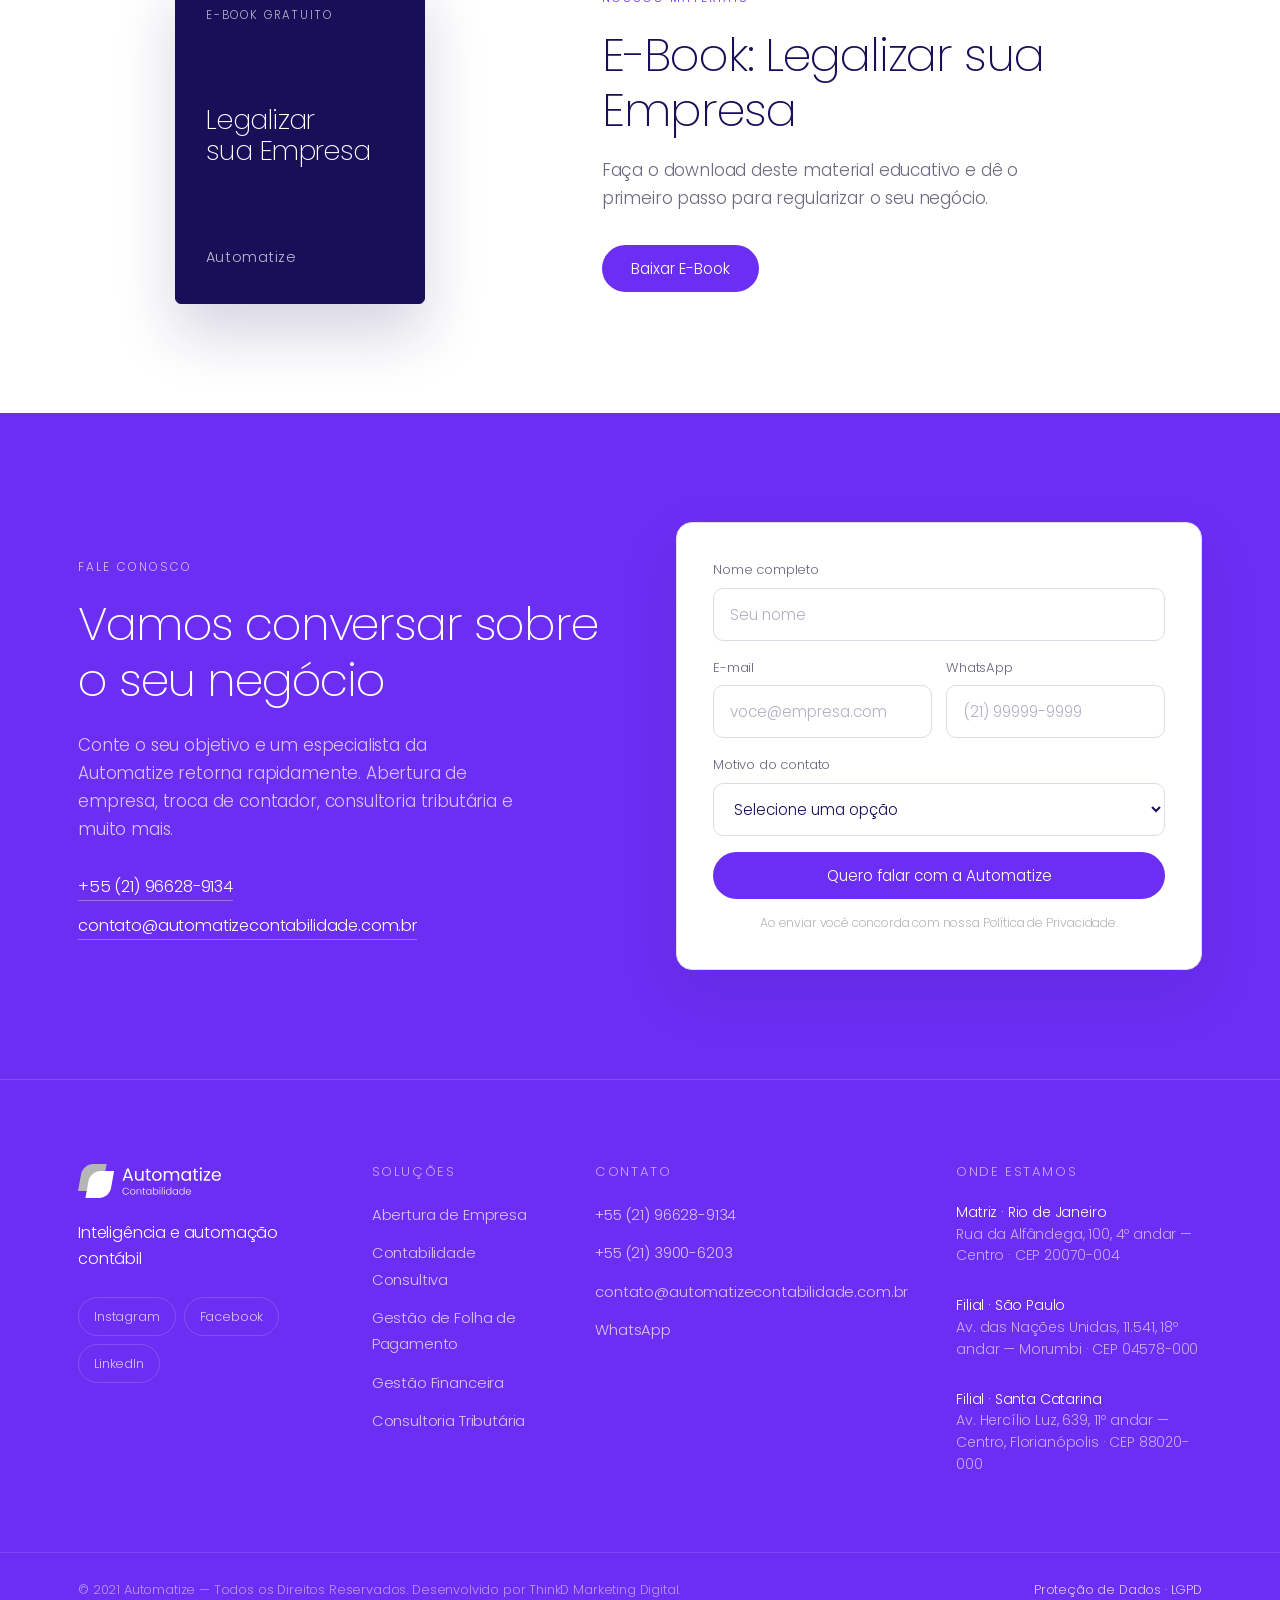
==== commit ef073d93: "Adiciona faixa imagética e refina o hero no mobile Faixa imagética (após as Soluções): - Seção full-" ====
--- a/index.html
+++ b/index.html
@@ -278,6 +278,24 @@
             <p>Fale com um especialista e receba um diagnóstico sob medida para a sua empresa.</p>
             <a href="#contato" class="btn btn--light btn--sm">Falar agora</a>
           </article>
+        </div>
+      </div>
+    </section>
+
+    <!-- ===================== FAIXA IMAGÉTICA ===================== -->
+    <section class="showcase">
+      <div class="container showcase__inner">
+        <div class="showcase__media" aria-hidden="true">
+          <img src="assets/img-01.jpg" alt="" loading="lazy" />
+        </div>
+        <div class="showcase__panel">
+          <span class="eyebrow eyebrow--light">Mais que uma assessoria contábil</span>
+          <h2 class="showcase__title">Queremos fazer parte do seu negócio</h2>
+          <p class="showcase__text">
+            Contribuímos com um atendimento personalizado e consultivo para a redução de custos,
+            otimização de tempo e apoiando em decisões estratégicas com diagnósticos precisos.
+          </p>
+          <a href="#contato" class="btn btn--light">Falar com um especialista</a>
         </div>
       </div>
     </section>
--- a/styles/main.css
+++ b/styles/main.css
@@ -160,7 +160,15 @@
 .hero__inner {
   display: grid; grid-template-columns: 1fr 1.35fr; gap: 40px; align-items: center;
 }
-.hero__title { font-size: clamp(2.6rem, 5.6vw, 4.2rem); font-weight: 300; line-height: 1.08; }
+.hero__title {
+  display: grid; /* empilha fantasma e texto digitado na MESMA célula */
+  font-size: clamp(2.6rem, 5.6vw, 4.2rem); font-weight: 300; line-height: 1.08;
+}
+/* "fantasma": o texto final, invisível, reserva a altura exata em qualquer
+   largura ou fonte — sem depender de medição por JS.
+   Como os dois dividem a célula, a altura é sempre a do maior: nunca transborda. */
+.hero__ghost, .hero__typed { grid-area: 1 / 1; }
+.hero__ghost { visibility: hidden; }
 .hero__caret {
   border-right: 3px solid var(--purple);
   padding-right: 6px;
@@ -371,6 +379,36 @@
 .solution-card--cta:hover { background: var(--navy); }
 .solution-card--cta h3 { color: #fff; }
 .solution-card--cta p { color: rgba(255,255,255,.68); margin-bottom: 20px; }
+
+/* ============================================================
+   FAIXA IMAGÉTICA (showcase)
+   ============================================================ */
+.showcase {
+  position: relative; isolation: isolate; overflow: hidden;
+  min-height: clamp(440px, 48vw, 600px);
+  display: grid; align-items: center;
+  padding-block: clamp(48px, 6vw, 80px);
+}
+/* imagem cobrindo todo o fundo, nas cores originais */
+.showcase__media { position: absolute; inset: 0; z-index: -1; }
+.showcase__media img { width: 100%; height: 100%; object-fit: cover; object-position: center; }
+/* véu bem leve: só integra a foto à paleta, sem apagá-la */
+.showcase__media::after {
+  content: ""; position: absolute; inset: 0;
+  background: rgba(25, 15, 89, .15);
+}
+
+/* Painel sólido — o texto nunca depende da foto para ter contraste */
+.showcase__panel {
+  max-width: 460px;
+  background: var(--purple); color: #fff;
+  border-radius: var(--radius-lg);
+  padding: clamp(30px, 3.4vw, 46px);
+  box-shadow: 0 30px 70px rgba(25, 15, 89, .3);
+}
+.showcase__panel .eyebrow { color: #fff; opacity: .8; }
+.showcase__title { font-size: clamp(1.6rem, 2.6vw, 2.2rem); font-weight: 200; }
+.showcase__text { margin: 18px 0 30px; font-size: 1rem; color: rgba(255,255,255,.85); }
 
 /* ============================================================
    BLOG
@@ -720,10 +758,31 @@
     max-height: 0; overflow: hidden; transition: max-height .25s ease;
   }
   .nav__dropdown.is-open { max-height: 400px; }
-  .nav__toggle { display: flex; }
-
-  .hero__inner { grid-template-columns: 1fr; gap: clamp(30px, 6vw, 40px); }
-  .hero__visual { order: -1; justify-content: center; }
+
+  /* Header no mobile: só a marca e o sanduíche, um em cada ponta.
+     A .nav vira fixed (painel do menu) e sai do fluxo, então o
+     margin-left:auto dela deixa de empurrar — daí o space-between. */
+  .header__inner { justify-content: space-between; gap: 12px; }
+  .header__actions .btn { display: none; } /* CTA sai do header — já há "Contato" no menu */
+  .nav__toggle { display: flex; margin-right: -10px; } /* alinha o traço à margem óptica */
+
+  /* Hero no mobile — respiro no topo, convidando a rolar */
+  .hero { padding-top: clamp(56px, 9vw, 76px); }
+
+  /* Ordem: texto → imagem → benefícios → botões.
+     display:contents dissolve o .hero__copy para que os filhos
+     participem do mesmo flex e possam ser reordenados. */
+  /* align-items:stretch anula o 'center' do desktop — em coluna ele
+     centralizaria na horizontal, encolhendo cada item ao seu conteúdo. */
+  .hero__inner { display: flex; flex-direction: column; align-items: stretch; gap: 0; }
+  .hero__copy { display: contents; }
+  .hero__copy > .eyebrow { order: 1; margin-bottom: 14px; }
+  .hero__title      { order: 2; }
+  .hero__subtitle   { order: 3; margin-top: 14px; }
+  .hero__visual     { order: 4; margin-top: 30px; justify-content: center; }
+  .hero__highlights { order: 5; margin-top: 30px; }
+  .hero__actions    { order: 6; margin-top: 26px; }
+
   .hero__vector { margin-right: 0; width: 100%; max-width: 440px; }
   .hero__subtitle, .contact__text, .materials__copy p { max-width: 560px; }
   .contact__inner { grid-template-columns: 1fr; gap: clamp(32px, 6vw, 44px); }
@@ -754,6 +813,18 @@
   .field-row { grid-template-columns: 1fr; }
 
   .contact__card { padding: 26px; }
+
+  /* Showcase no mobile: em vez de sobrepor, vira dois cards empilhados —
+     foto em cima, painel de texto embaixo. */
+  .showcase { min-height: 0; }
+  .showcase__media {
+    position: static; margin-bottom: 14px;
+    border-radius: var(--radius-lg); overflow: hidden;
+    aspect-ratio: 3 / 2;
+  }
+  .showcase__media::after { display: none; } /* sem véu: a foto não é mais fundo */
+  .showcase__panel { max-width: none; box-shadow: none; }
+
   .wizard__card { padding: 26px 22px; }
   .wizard__actions { flex-direction: column-reverse; }
   .pricing-card { padding: 32px 28px; }
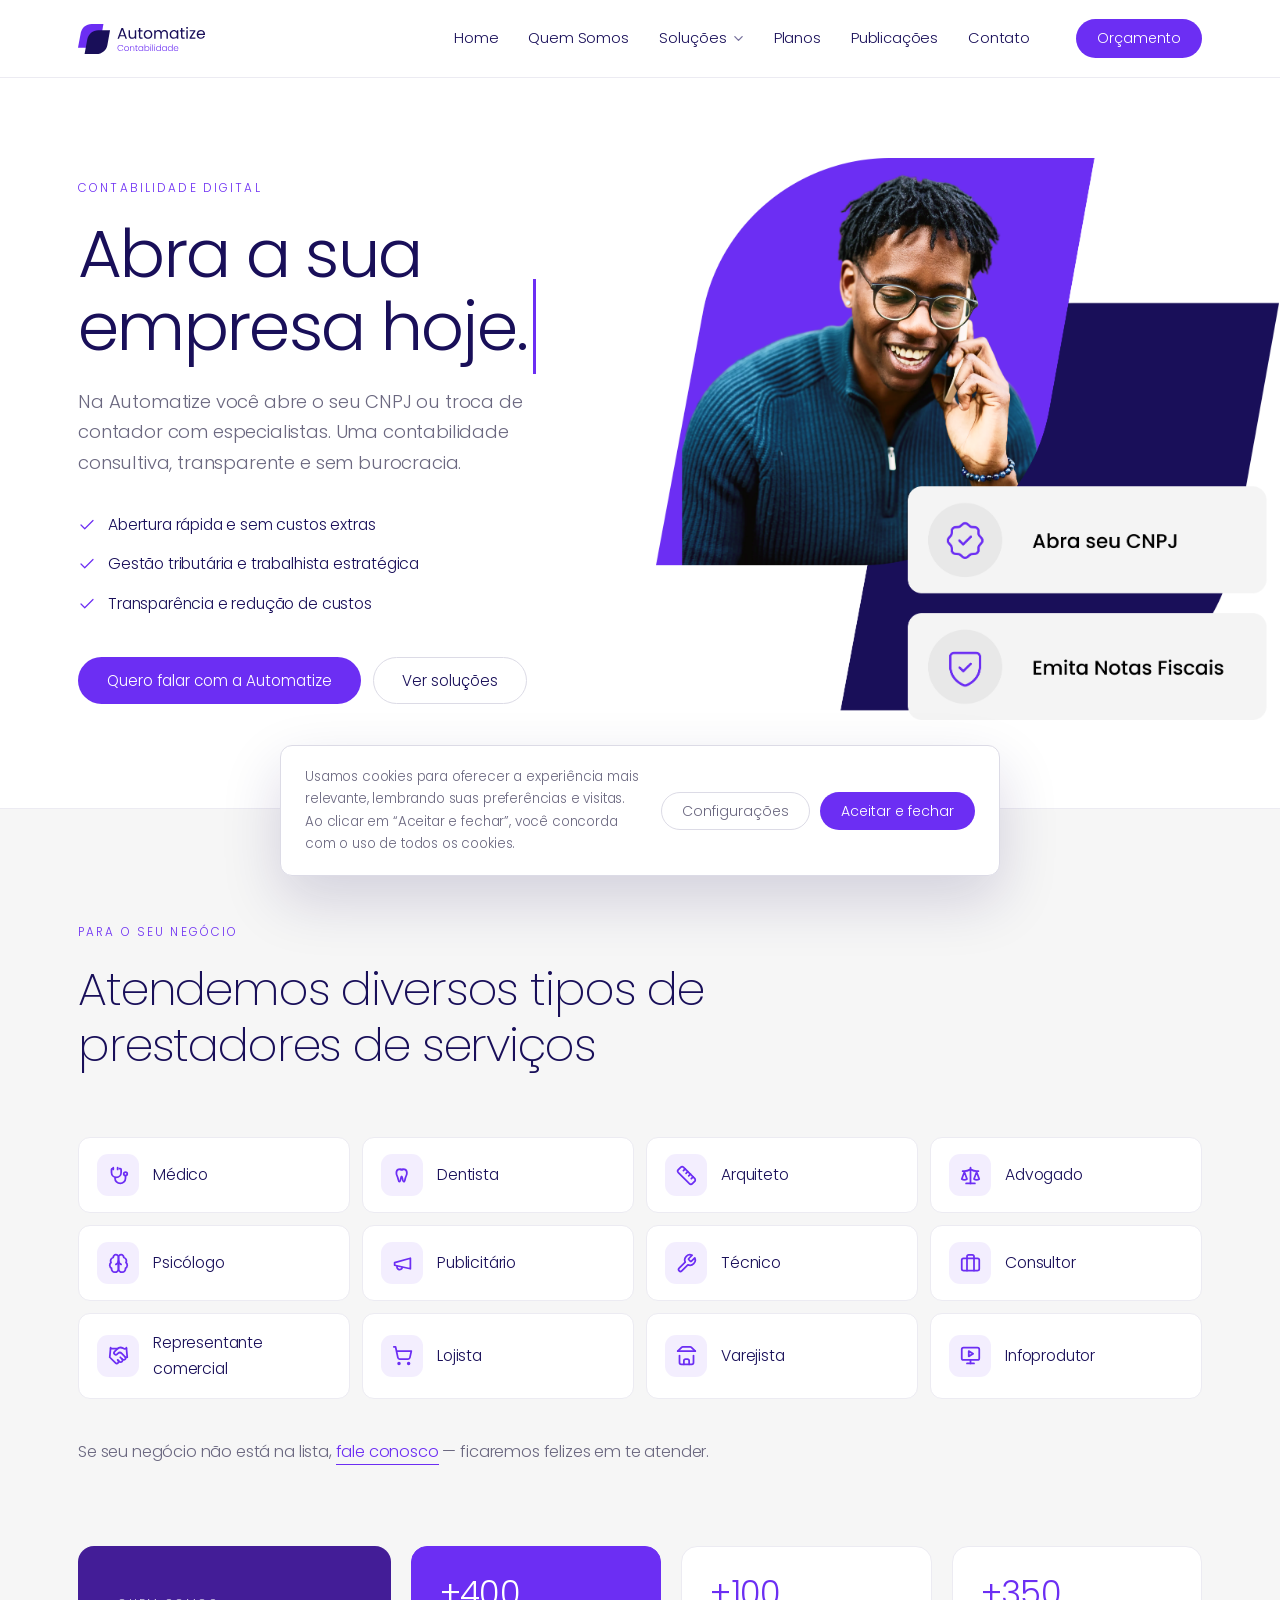
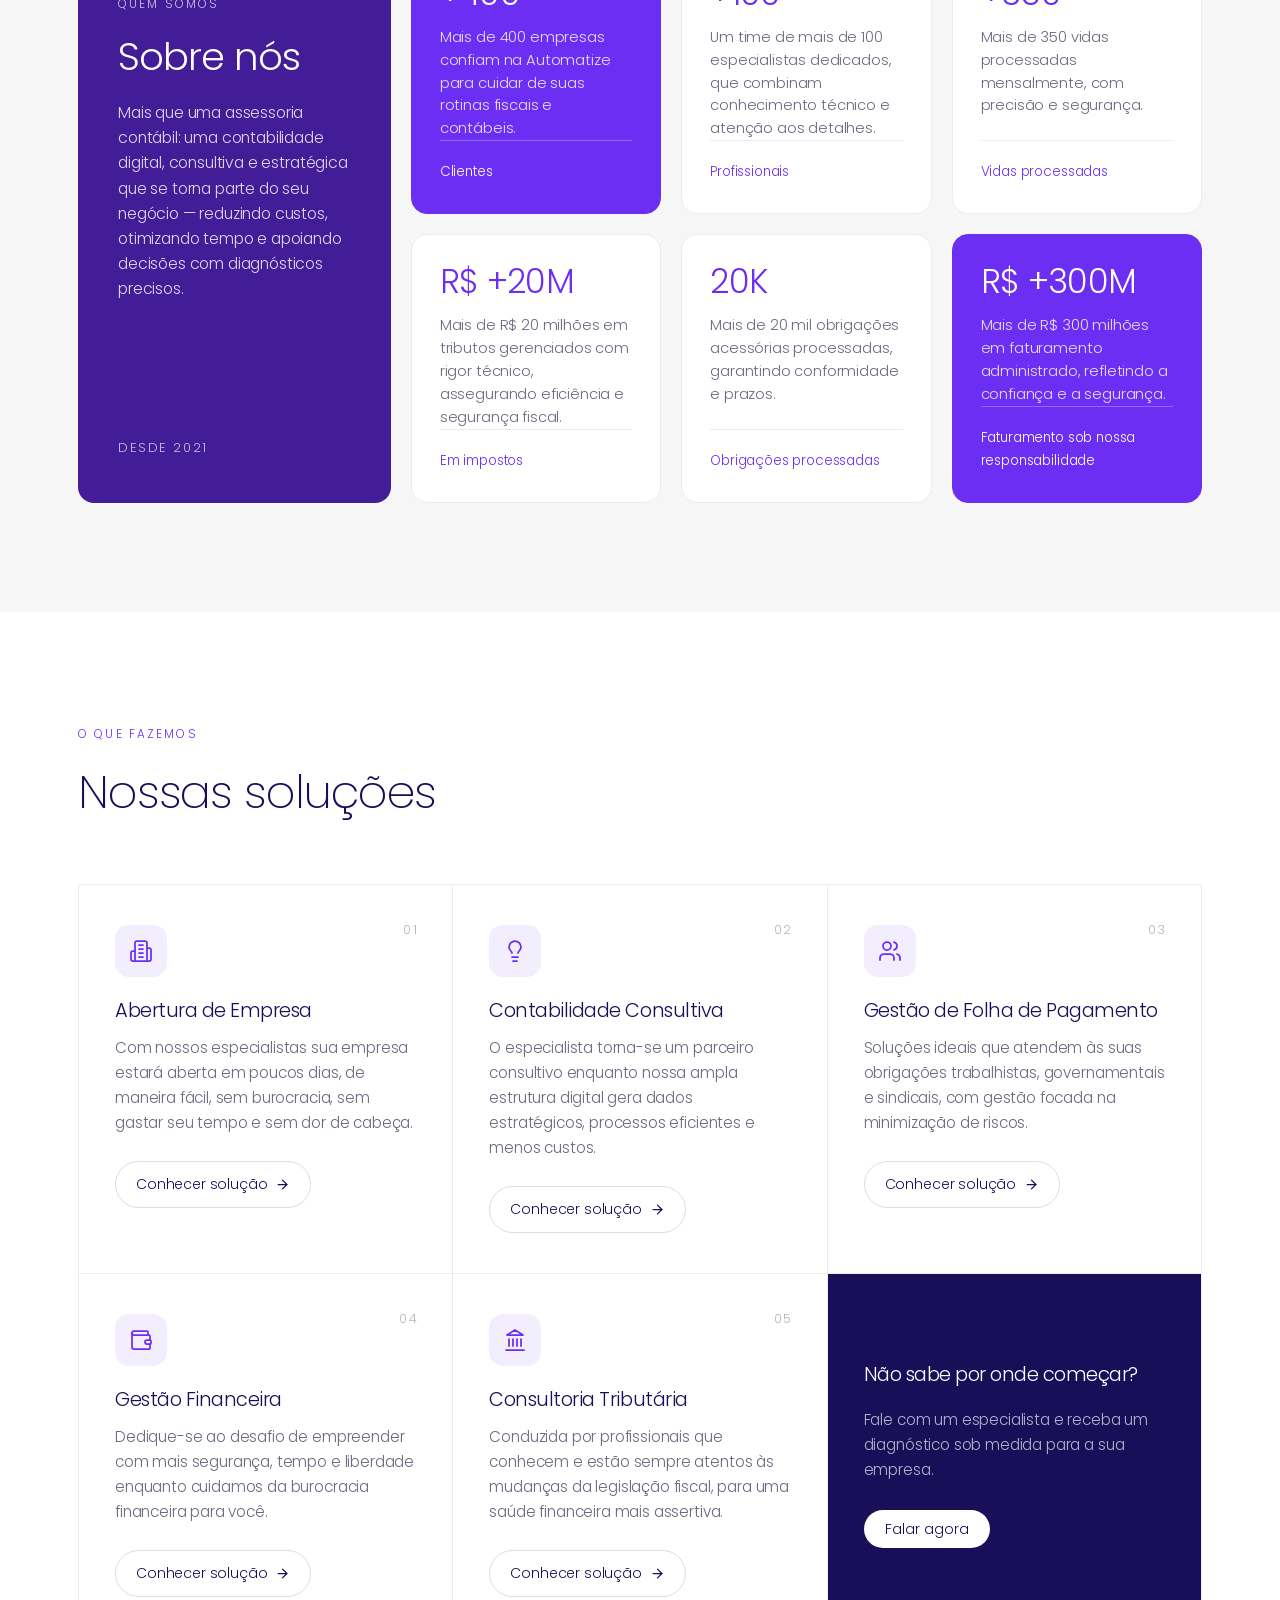
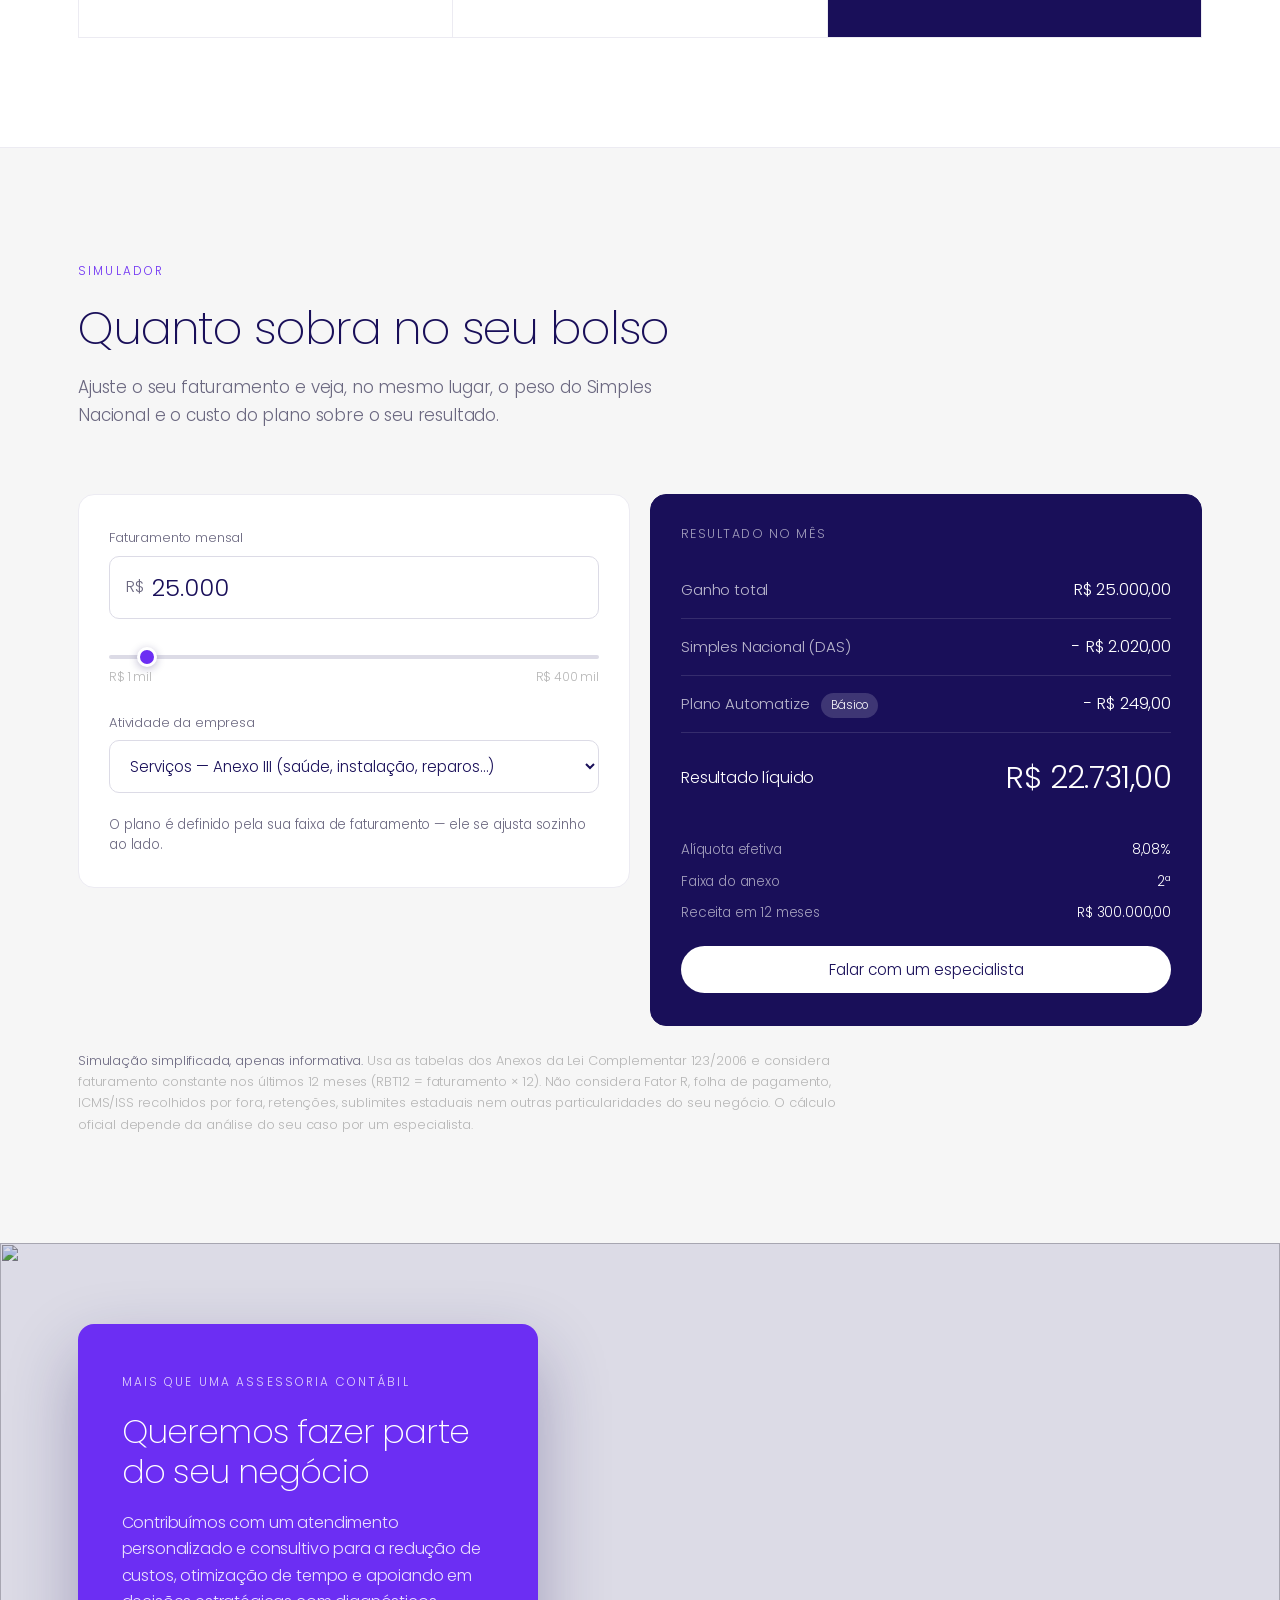
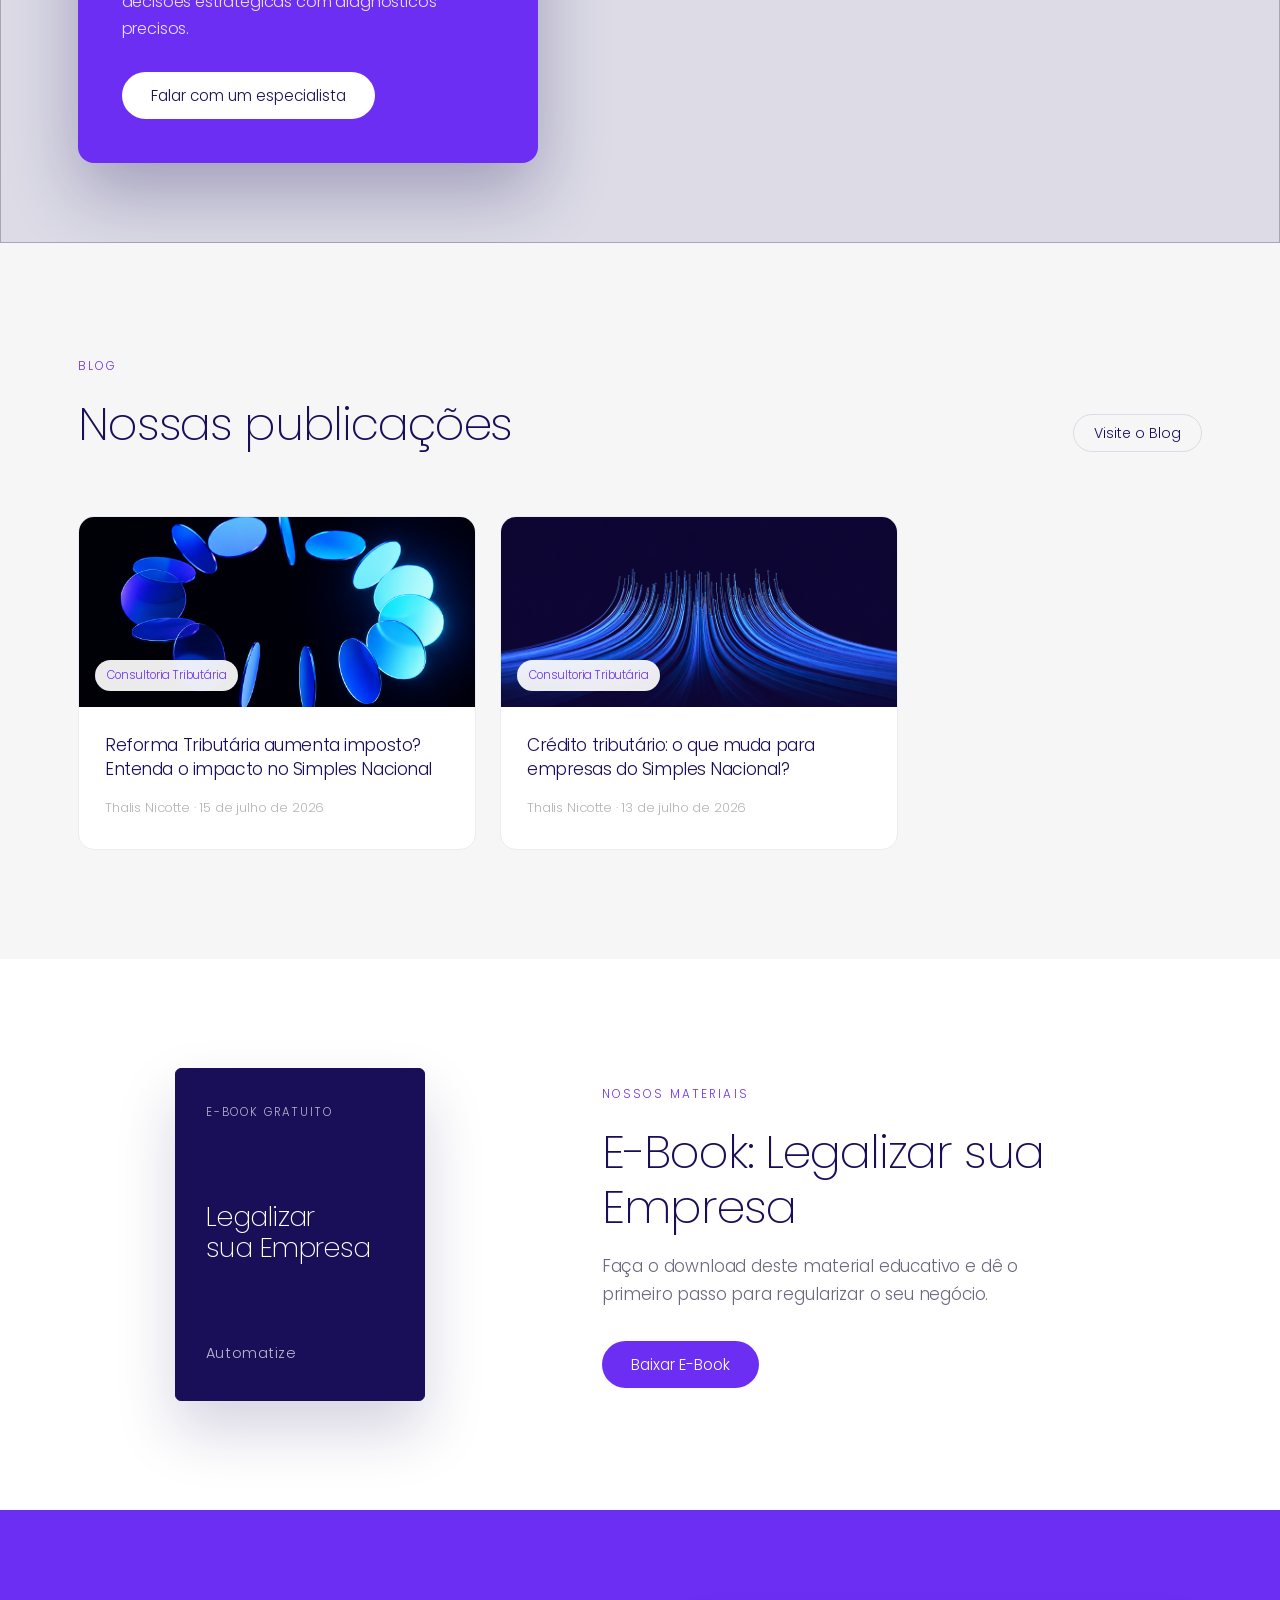
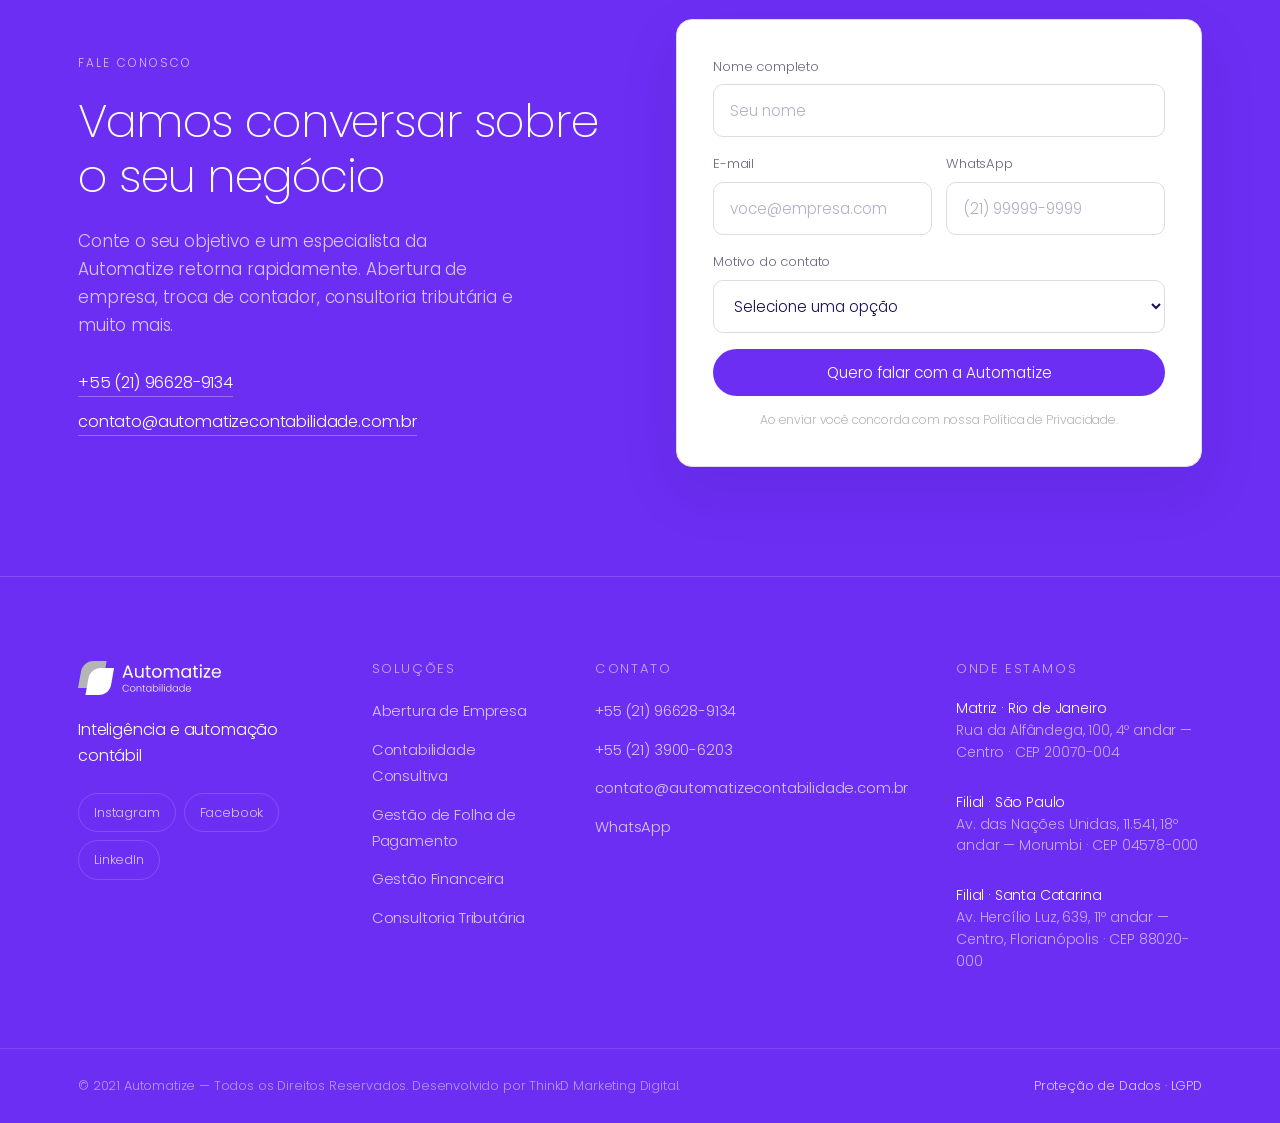
==== commit 7d126da9: "Adiciona simulador de receita do Simples Nacional na home Nova seção após Nossas soluções, mostrando" ====
--- a/index.html
+++ b/index.html
@@ -279,6 +279,95 @@
             <a href="#contato" class="btn btn--light btn--sm">Falar agora</a>
           </article>
         </div>
+      </div>
+    </section>
+
+    <!-- ===================== SIMULADOR ===================== -->
+    <section class="calc section" id="calculadora">
+      <div class="container">
+        <header class="section__head">
+          <span class="eyebrow">Simulador</span>
+          <h2 class="section__title">Quanto sobra no seu bolso</h2>
+          <p class="calc__lead">
+            Ajuste o seu faturamento e veja, no mesmo lugar, o peso do Simples Nacional
+            e o custo do plano sobre o seu resultado.
+          </p>
+        </header>
+
+        <div class="calc__grid">
+          <form id="calc" class="calc__form">
+            <label class="field">
+              <span class="field__label">Faturamento mensal</span>
+              <div class="calc__money">
+                <span class="calc__cur">R$</span>
+                <input type="text" id="calc-fat" inputmode="numeric" autocomplete="off" value="25.000" aria-label="Faturamento mensal em reais" />
+              </div>
+            </label>
+
+            <input type="range" id="calc-range" class="calc__range"
+                   min="1000" max="400000" step="1000" value="25000"
+                   aria-label="Ajustar faturamento mensal" />
+            <div class="calc__scale"><span>R$ 1 mil</span><span>R$ 400 mil</span></div>
+
+            <label class="field">
+              <span class="field__label">Atividade da empresa</span>
+              <select id="calc-anexo">
+                <option value="III" selected>Serviços — Anexo III (saúde, instalação, reparos…)</option>
+                <option value="V">Serviços — Anexo V (tecnologia, engenharia, publicidade…)</option>
+                <option value="IV">Serviços — Anexo IV (advocacia, limpeza, obras…)</option>
+                <option value="I">Comércio — Anexo I</option>
+                <option value="II">Indústria — Anexo II</option>
+              </select>
+            </label>
+
+            <p class="calc__hint">
+              O plano é definido pela sua faixa de faturamento — ele se ajusta sozinho ao lado.
+            </p>
+          </form>
+
+          <aside class="calc__result">
+            <h3 class="calc__result-title">Resultado no mês</h3>
+            <dl class="calc__rows">
+              <div class="calc__row"><dt>Ganho total</dt><dd id="r-bruto">—</dd></div>
+              <div class="calc__row"><dt>Simples Nacional (DAS)</dt><dd id="r-das">—</dd></div>
+              <div class="calc__row">
+                <dt>Plano Automatize <span class="calc__tag" id="r-plano-nome">—</span></dt>
+                <dd id="r-plano">—</dd>
+              </div>
+              <div class="calc__row calc__row--total"><dt>Resultado líquido</dt><dd id="r-liq">—</dd></div>
+            </dl>
+
+            <p class="calc__flag" id="r-nota-plano" hidden>
+              Acima de R$ 150 mil/mês o plano é montado sob medida — por isso o
+              resultado acima ainda não desconta a mensalidade.
+            </p>
+
+            <ul class="calc__meta">
+              <li>Alíquota efetiva <b id="r-aliq">—</b></li>
+              <li>Faixa do anexo <b id="r-faixa">—</b></li>
+              <li>Receita em 12 meses <b id="r-rbt">—</b></li>
+            </ul>
+
+            <p class="calc__flag" id="r-nota6" hidden>
+              Na 6ª faixa o ICMS e o ISS saem do DAS e são recolhidos à parte —
+              a carga real fica acima do valor simulado.
+            </p>
+            <p class="calc__flag calc__flag--warn" id="r-aviso" hidden>
+              Acima de R$ 4,8 milhões por ano a empresa não pode permanecer no
+              Simples Nacional. Fale com um especialista para avaliar o seu regime.
+            </p>
+
+            <a href="#contato" class="btn btn--light btn--block">Falar com um especialista</a>
+          </aside>
+        </div>
+
+        <p class="calc__disclaimer">
+          <strong>Simulação simplificada, apenas informativa.</strong> Usa as tabelas dos Anexos da
+          Lei Complementar 123/2006 e considera faturamento constante nos últimos 12 meses
+          (RBT12 = faturamento × 12). Não considera Fator R, folha de pagamento, ICMS/ISS recolhidos
+          por fora, retenções, sublimites estaduais nem outras particularidades do seu negócio.
+          O cálculo oficial depende da análise do seu caso por um especialista.
+        </p>
       </div>
     </section>
 
@@ -502,5 +591,6 @@
   </div>
 
   <script src="scripts/main.js"></script>
+  <script src="scripts/calc.js"></script>
 </body>
 </html>
--- a/styles/main.css
+++ b/styles/main.css
@@ -673,6 +673,92 @@
 .pricing-card__badge svg { width: 14px; height: 14px; flex: 0 0 auto; }
 
 .pricing__note { margin-top: 40px; color: var(--ink-soft); font-size: 1.02rem; }
+
+/* ============================================================
+   SIMULADOR DE RECEITA
+   ============================================================ */
+.calc { background: var(--bg-soft); border-top: 1px solid var(--line); }
+.calc__lead { margin-top: 18px; color: var(--ink-soft); font-size: 1.06rem; }
+.calc__grid { display: grid; grid-template-columns: 1fr 1fr; gap: 20px; align-items: start; }
+
+.calc__form {
+  background: #fff; border: 1px solid var(--line);
+  border-radius: var(--radius-lg); padding: 32px 30px;
+}
+
+/* campo de dinheiro */
+.calc__money {
+  display: flex; align-items: center; gap: 8px;
+  border: 1px solid var(--line-strong); border-radius: 10px; padding: 0 16px;
+  transition: border-color .16s ease, box-shadow .16s ease;
+}
+.calc__money:focus-within { border-color: var(--purple); box-shadow: 0 0 0 3px rgba(108,46,243,.10); }
+.calc__cur { color: var(--ink-soft); font-size: 1rem; }
+.calc__money input {
+  flex: 1; min-width: 0; border: 0; outline: 0; background: none;
+  padding: 13px 0; font-family: inherit; font-weight: 300; font-size: 1.5rem;
+  color: var(--ink); font-variant-numeric: tabular-nums;
+}
+
+/* slider */
+.calc__range { width: 100%; margin: 20px 0 8px; -webkit-appearance: none; appearance: none; background: none; }
+.calc__range:focus-visible { outline: 2px solid var(--purple); outline-offset: 6px; border-radius: 4px; }
+.calc__range::-webkit-slider-runnable-track { height: 4px; border-radius: 999px; background: var(--line-strong); }
+.calc__range::-webkit-slider-thumb {
+  -webkit-appearance: none; width: 20px; height: 20px; border-radius: 50%;
+  background: var(--purple); border: 3px solid #fff; margin-top: -8px; cursor: grab;
+  box-shadow: 0 2px 8px rgba(25,15,89,.28);
+}
+.calc__range::-moz-range-track { height: 4px; border-radius: 999px; background: var(--line-strong); }
+.calc__range::-moz-range-thumb {
+  width: 20px; height: 20px; border-radius: 50%; border: 3px solid #fff;
+  background: var(--purple); cursor: grab; box-shadow: 0 2px 8px rgba(25,15,89,.28);
+}
+.calc__scale { display: flex; justify-content: space-between; font-size: .76rem; color: var(--gray); margin-bottom: 24px; }
+
+.calc__hint { margin-top: 22px; font-size: .84rem; color: var(--ink-soft); line-height: 1.5; }
+.calc__tag {
+  display: inline-block; margin-left: 8px; padding: 3px 10px; border-radius: 999px;
+  background: rgba(255,255,255,.16); font-size: .72rem; color: #fff; white-space: nowrap;
+}
+
+/* resultado */
+.calc__result {
+  background: var(--navy); color: #fff; border: 1px solid var(--navy);
+  border-radius: var(--radius-lg); padding: 32px 30px;
+}
+.calc__result-title {
+  font-size: .78rem; font-weight: 300; letter-spacing: .12em; text-transform: uppercase;
+  opacity: .6; margin-bottom: 20px;
+}
+.calc__rows { margin: 0; display: grid; }
+.calc__row {
+  display: flex; justify-content: space-between; align-items: baseline; gap: 16px;
+  padding: 14px 0; border-bottom: 1px solid rgba(255,255,255,.12);
+}
+.calc__row dt { color: rgba(255,255,255,.7); font-size: .94rem; }
+.calc__row dd { margin: 0; font-size: 1.05rem; font-variant-numeric: tabular-nums; white-space: nowrap; }
+.calc__row--total { border-bottom: 0; padding-top: 20px; align-items: center; }
+.calc__row--total dt { color: #fff; font-size: 1rem; }
+.calc__row--total dd { font-size: clamp(1.5rem, 2.4vw, 2rem); letter-spacing: -0.02em; }
+
+.calc__meta { margin-top: 22px; display: grid; gap: 9px; font-size: .84rem; color: rgba(255,255,255,.6); }
+.calc__meta li { display: flex; justify-content: space-between; gap: 12px; }
+.calc__meta b { font-weight: 300; color: #fff; font-variant-numeric: tabular-nums; }
+
+.calc__flag {
+  margin-top: 18px; padding: 14px 16px; border-radius: 10px;
+  background: rgba(255,255,255,.07); border: 1px solid rgba(255,255,255,.16);
+  font-size: .84rem; line-height: 1.5; color: rgba(255,255,255,.82);
+}
+.calc__flag--warn { border-color: rgba(255,255,255,.4); background: rgba(255,255,255,.12); }
+.calc__result .btn { margin-top: 22px; }
+
+.calc__disclaimer {
+  margin-top: 24px; max-width: 780px;
+  font-size: .8rem; line-height: 1.65; color: var(--gray);
+}
+.calc__disclaimer strong { color: var(--ink-soft); font-weight: 300; }
 
 /* Incluído em todos os planos */
 .included__inner { display: grid; grid-template-columns: 1fr 1fr; gap: clamp(36px, 5vw, 72px); align-items: center; }
@@ -788,6 +874,7 @@
   .contact__inner { grid-template-columns: 1fr; gap: clamp(32px, 6vw, 44px); }
   .pricing-grid { grid-template-columns: 1fr; max-width: 460px; }
   .included__inner { grid-template-columns: 1fr; }
+  .calc__grid { grid-template-columns: 1fr; }
   .sol-hero__inner { grid-template-columns: 1fr; }
   .wizard__inner { grid-template-columns: 1fr; }
   .about__grid { grid-template-columns: repeat(2, 1fr); }
@@ -828,6 +915,7 @@
   .wizard__card { padding: 26px 22px; }
   .wizard__actions { flex-direction: column-reverse; }
   .pricing-card { padding: 32px 28px; }
+  .calc__form, .calc__result { padding: 26px 22px; }
   .included__list { grid-template-columns: 1fr; }
   .solution-card { padding: 32px 26px; }
   .stat { padding: 26px 24px; }
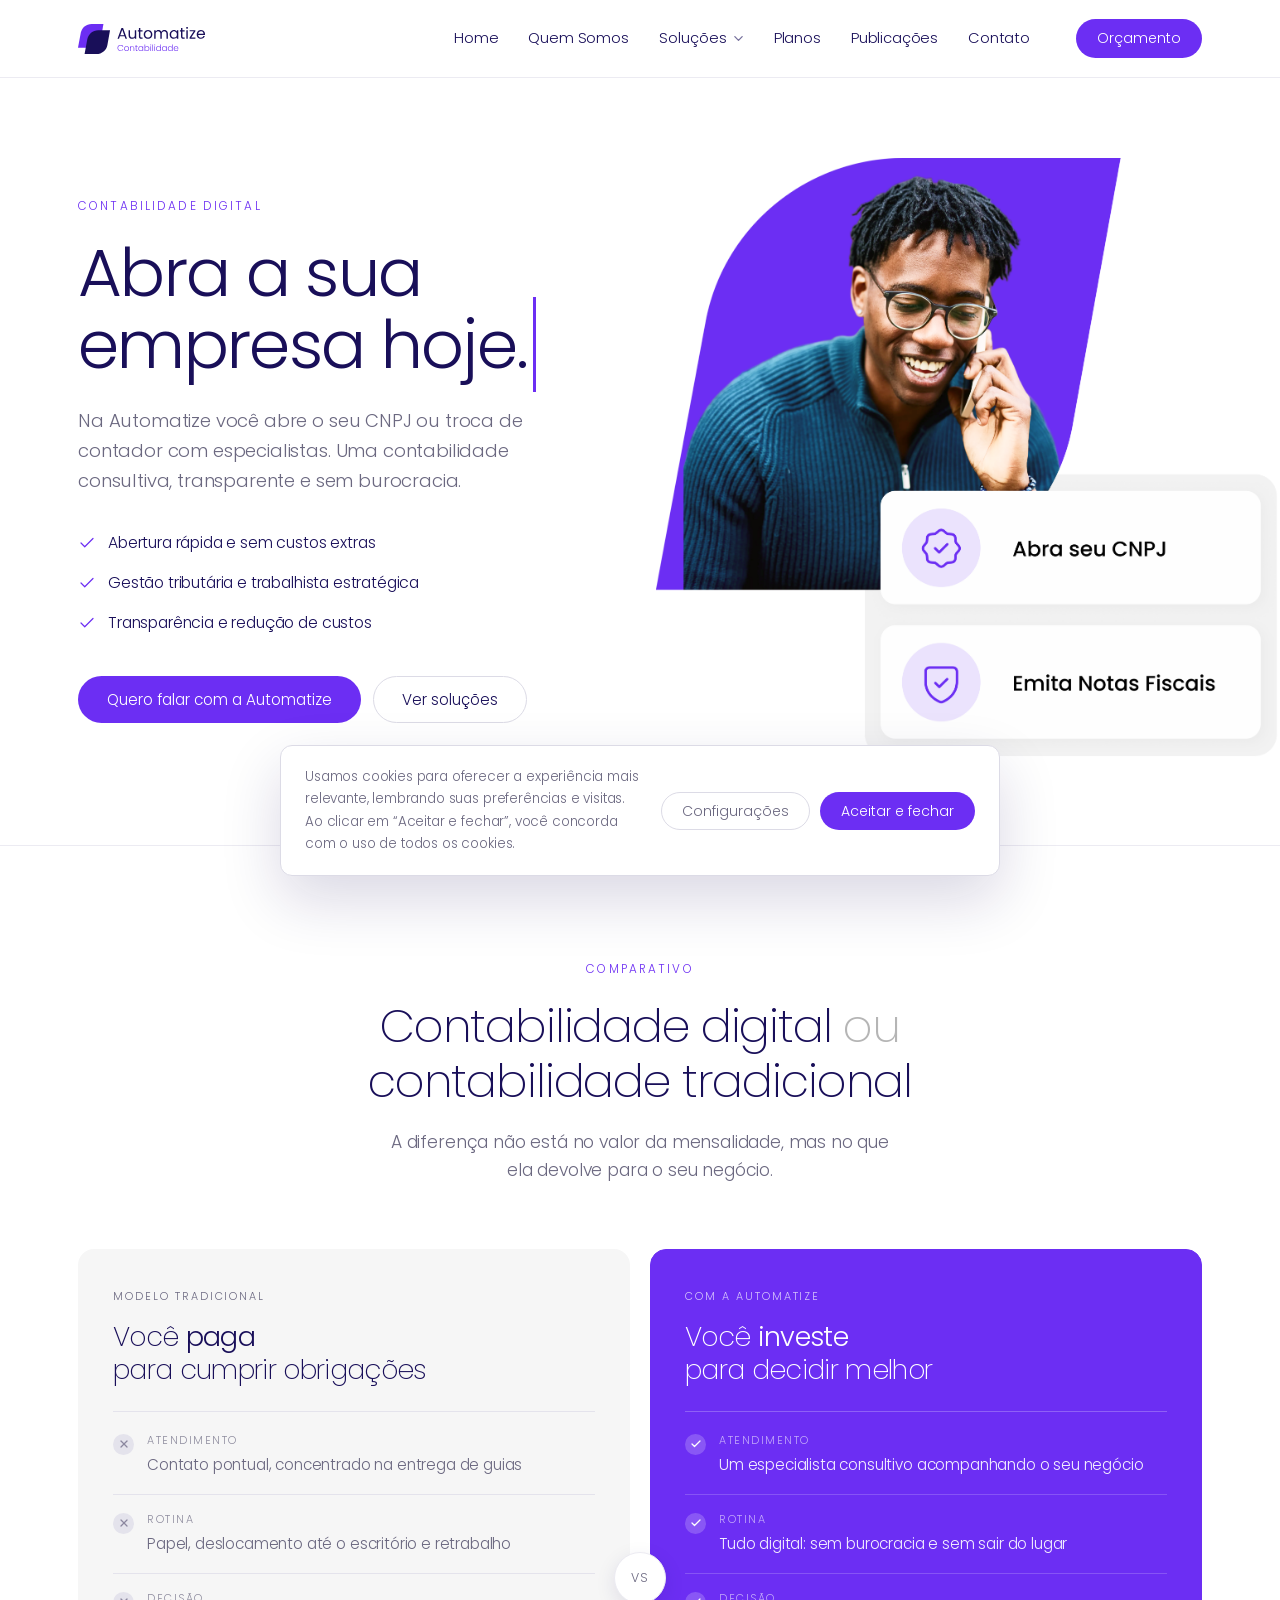
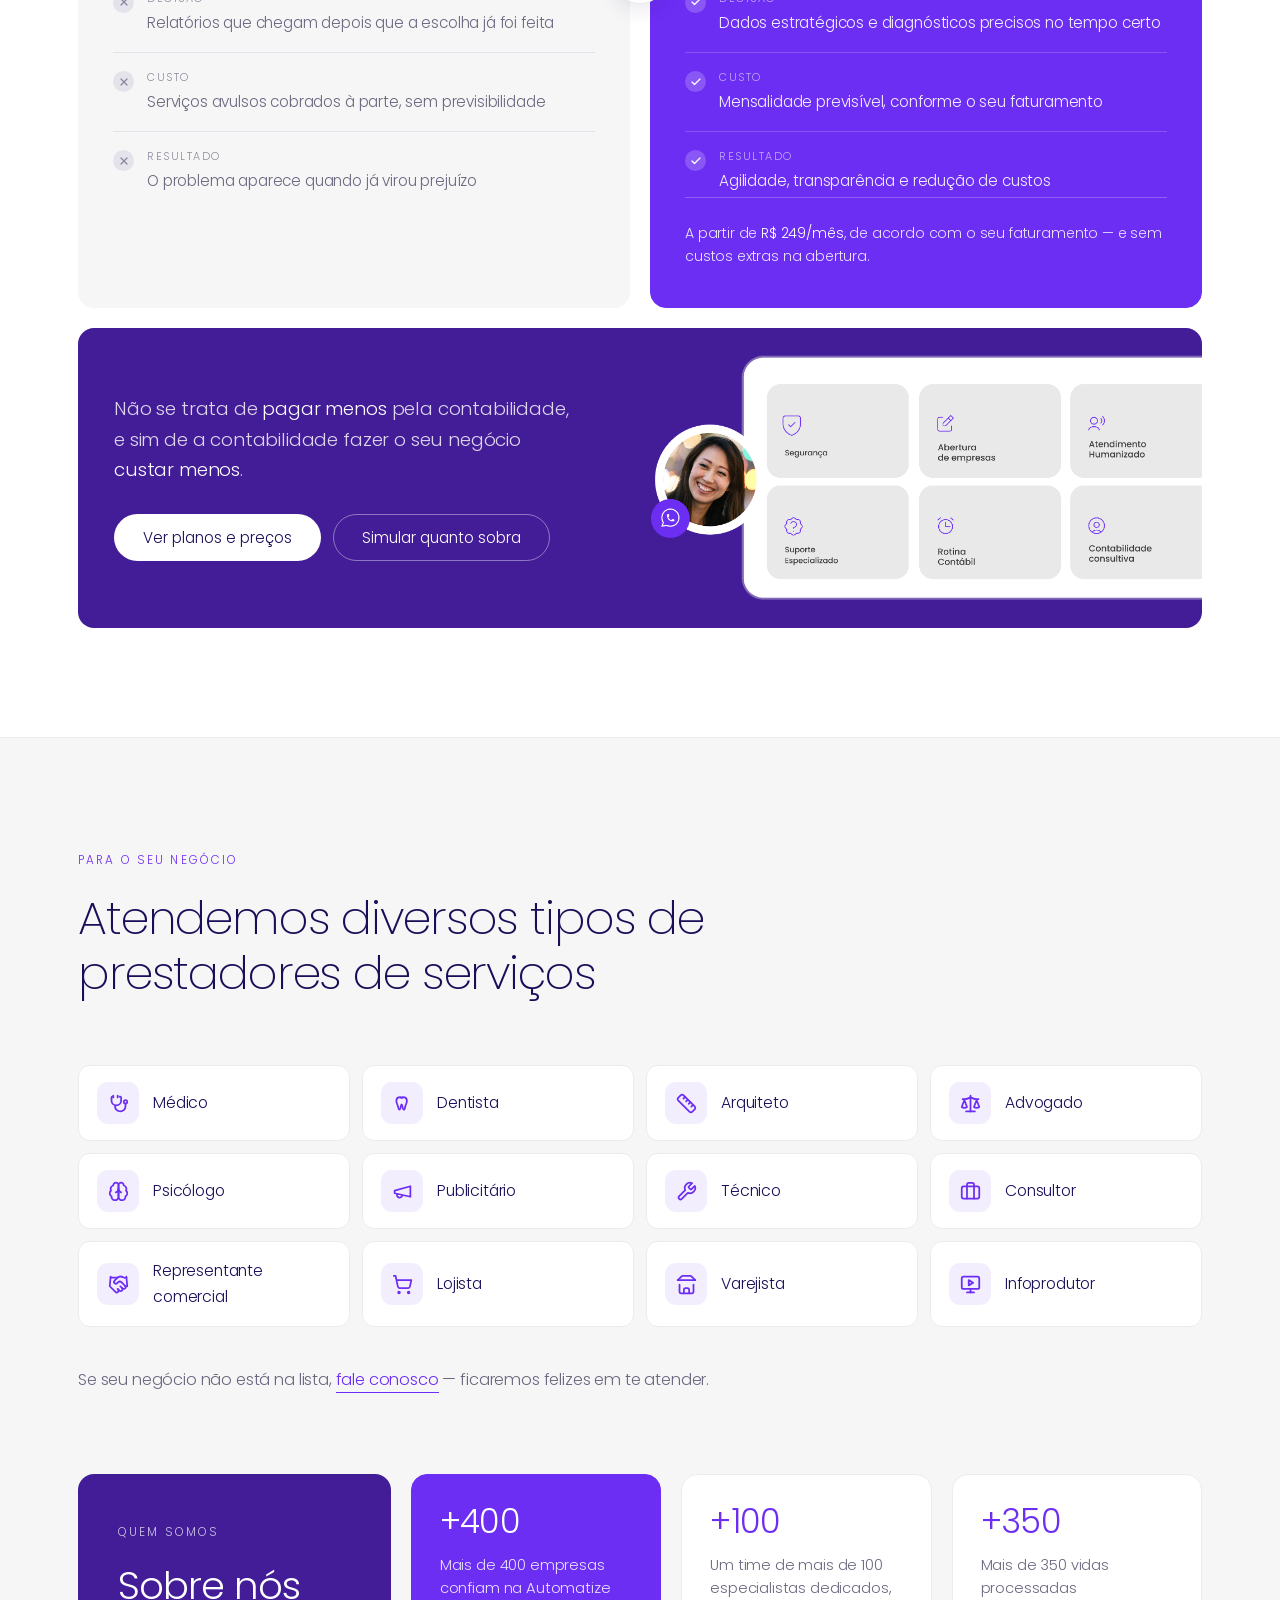
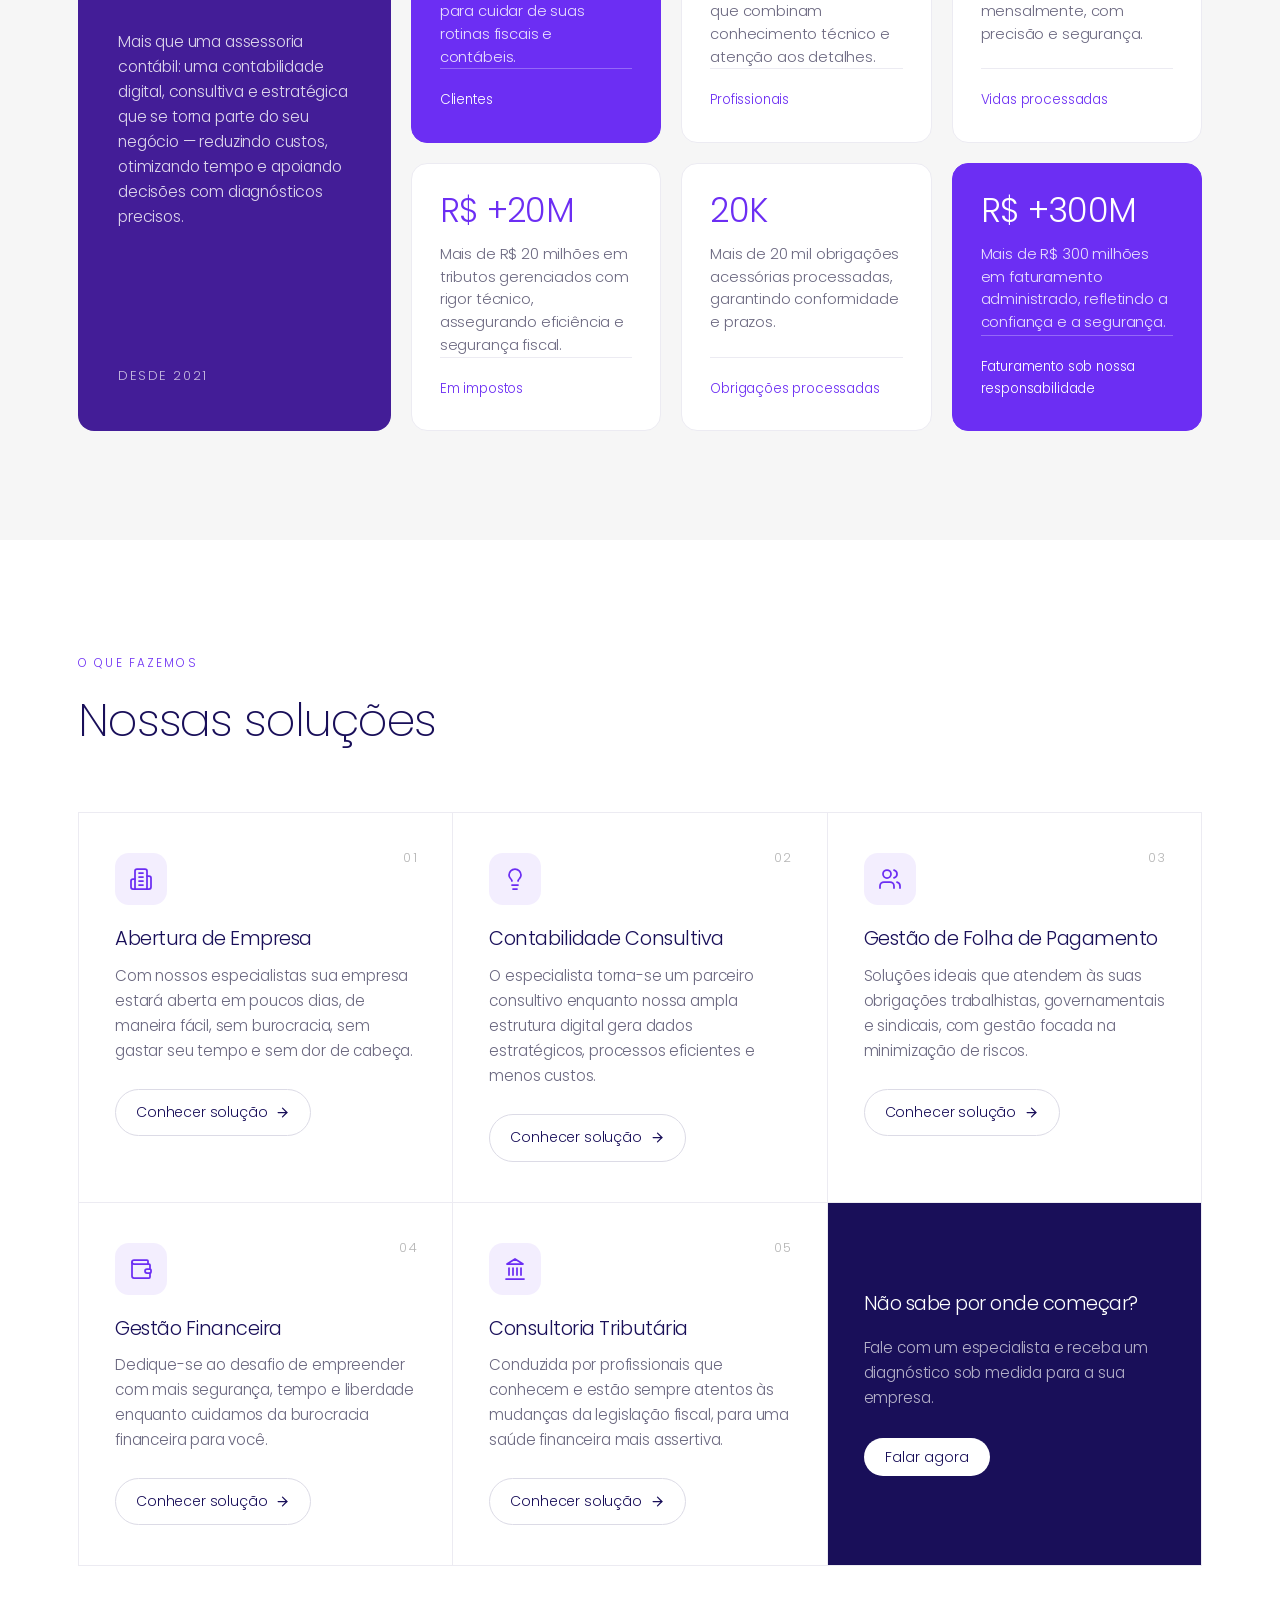
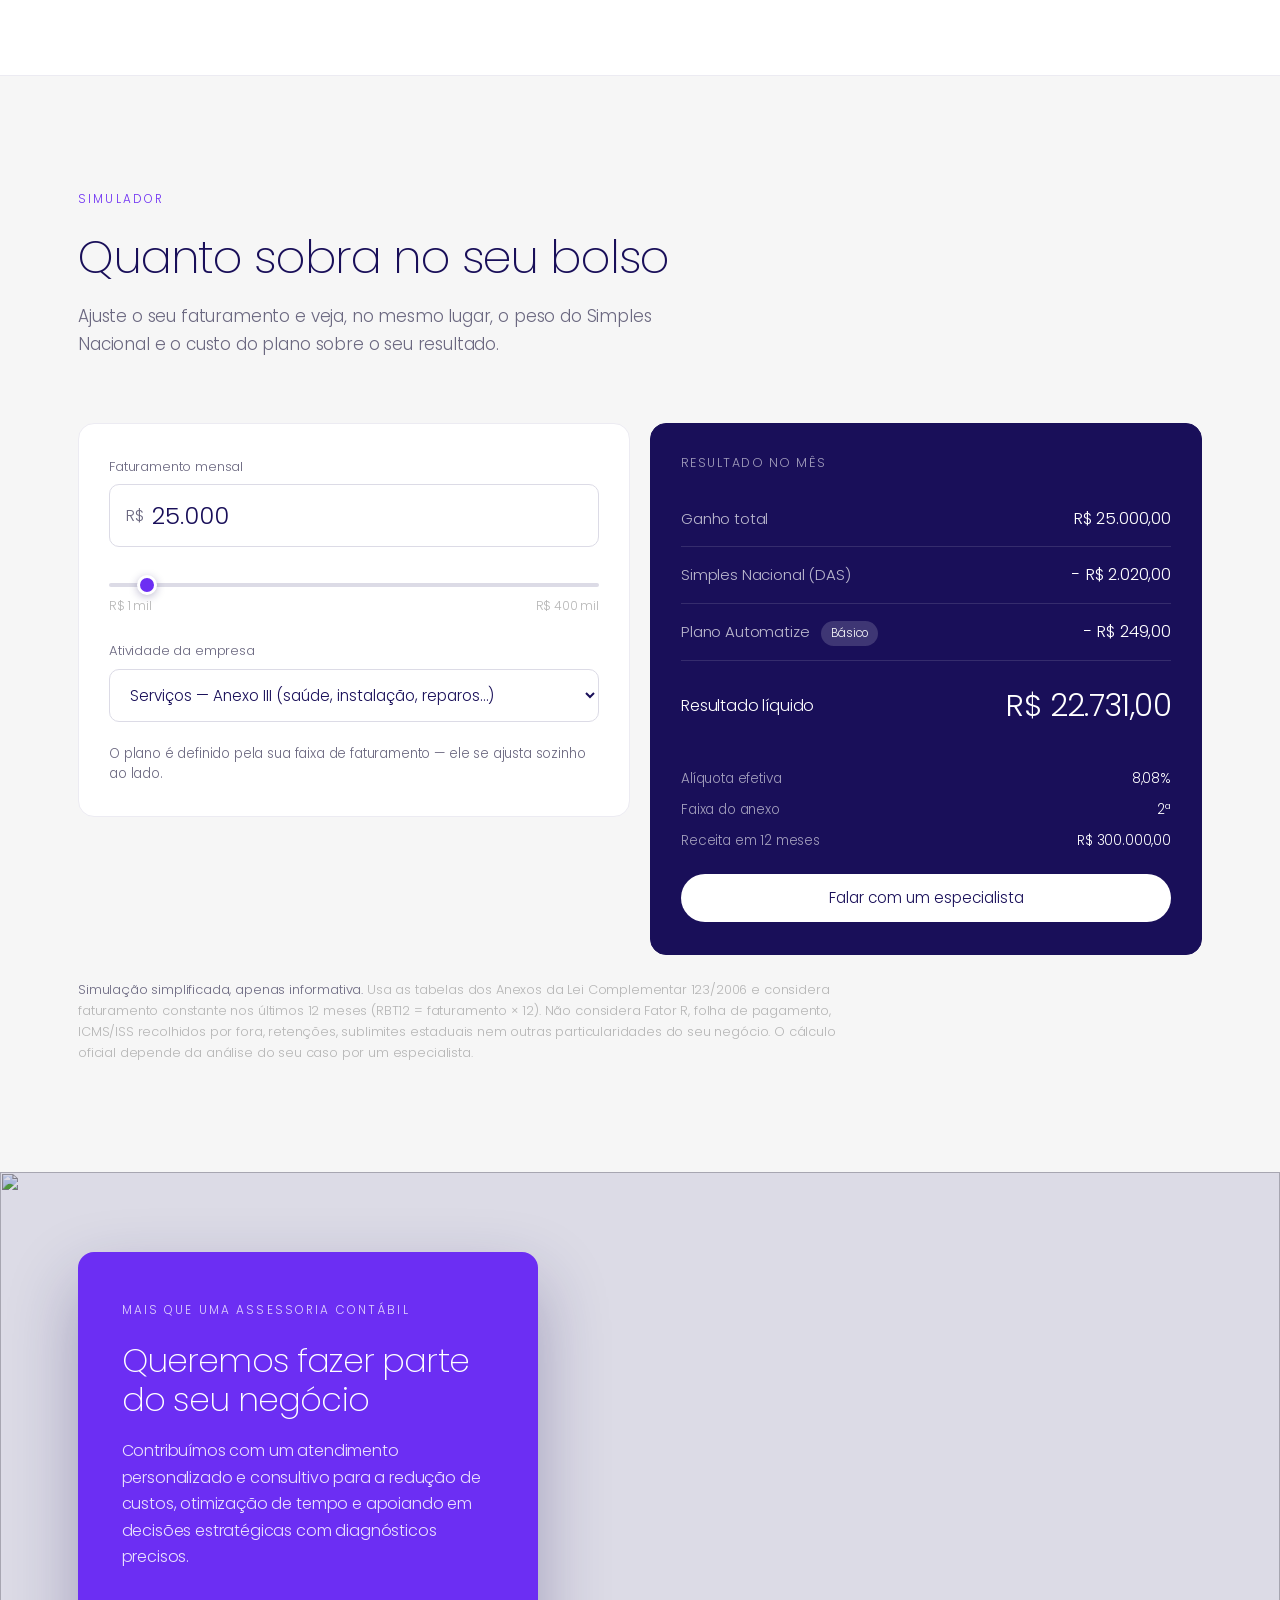
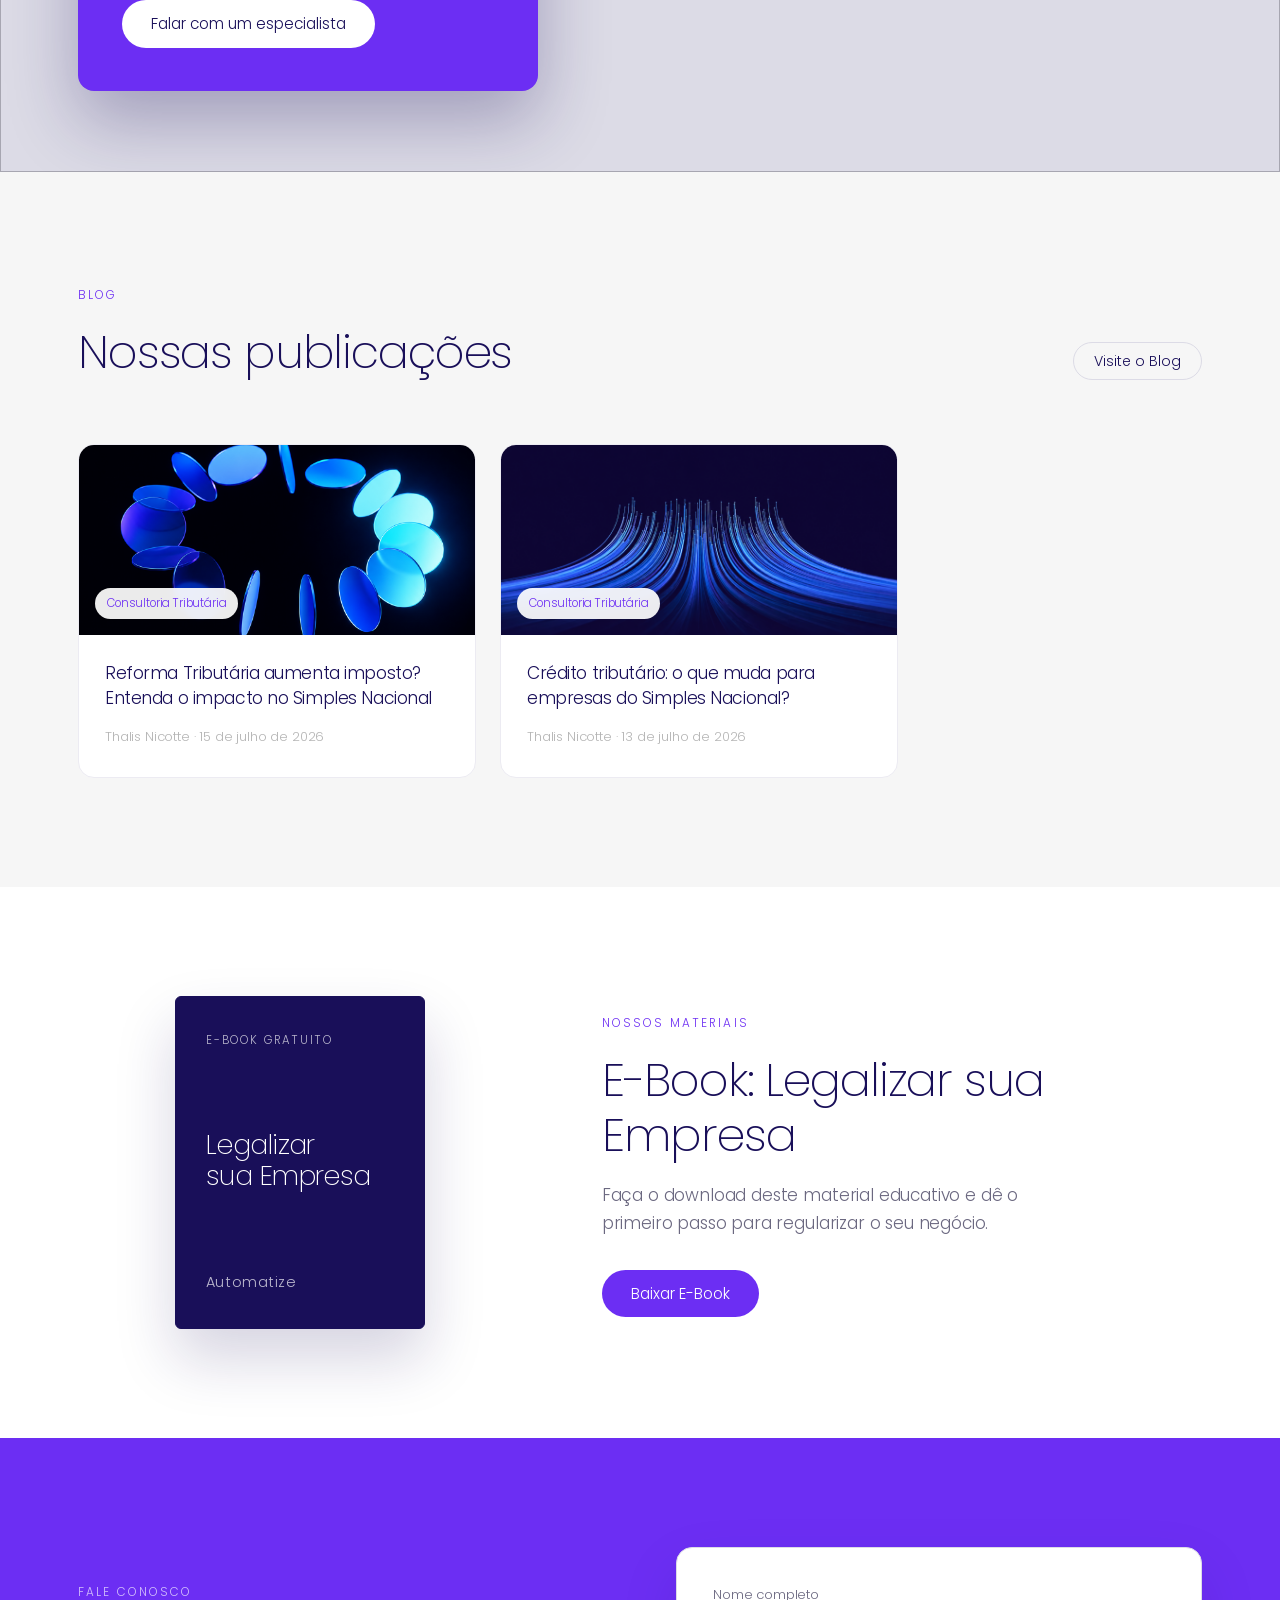
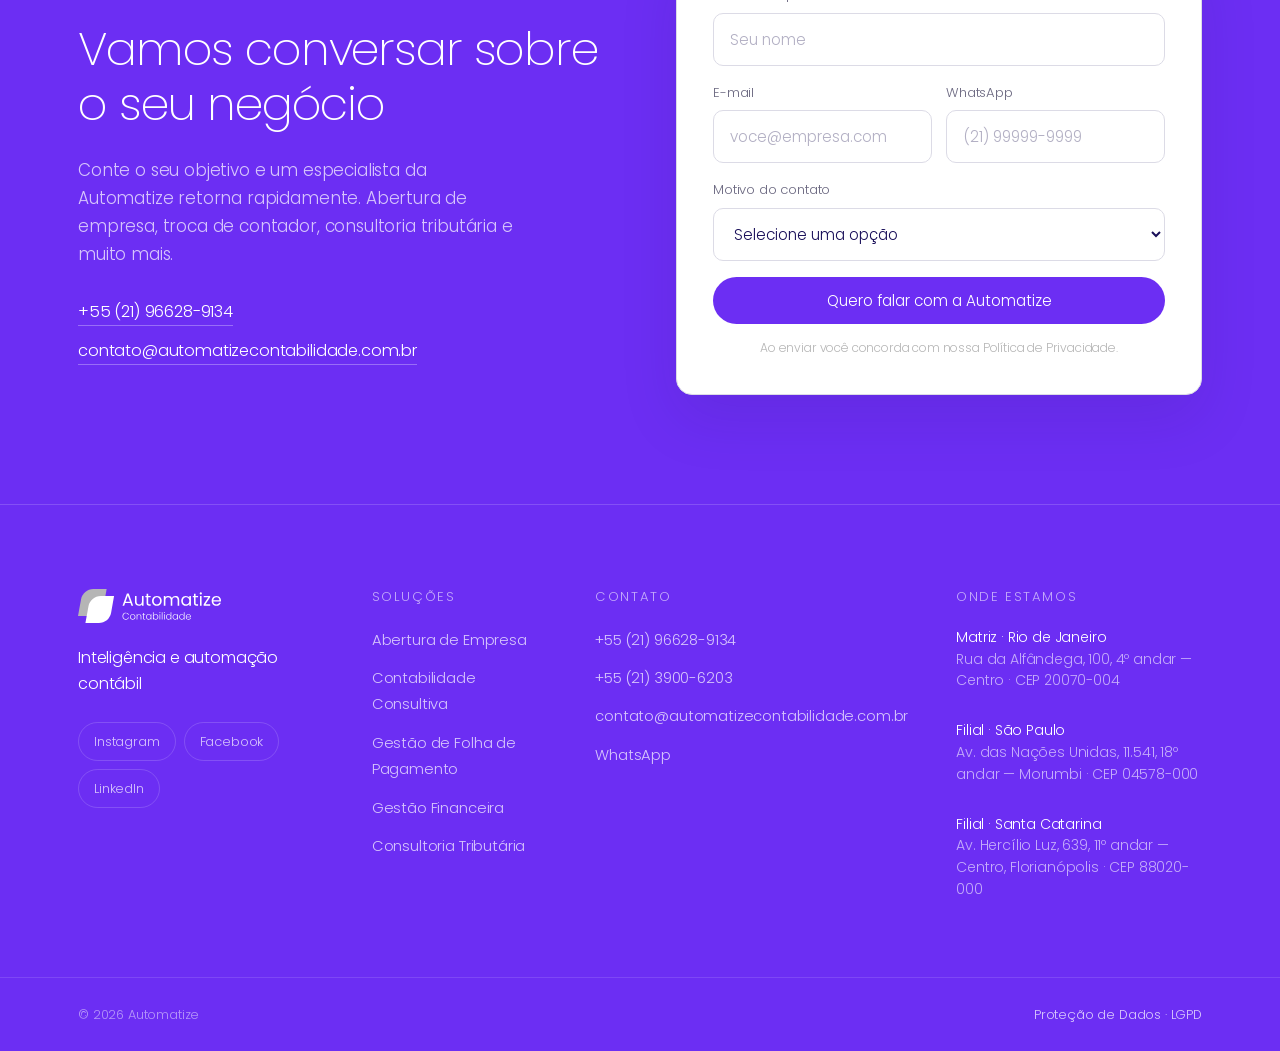
==== commit e47a2bce: "Adiciona comparativo digital x tradicional e mega menu de soluções Nova seção comparativa (logo após" ====
--- a/index.html
+++ b/index.html
@@ -32,13 +32,109 @@
               Soluções
               <svg class="nav__caret" width="11" height="11" viewBox="0 0 12 12" aria-hidden="true"><path d="M2 4l4 4 4-4" fill="none" stroke="currentColor" stroke-width="1.4" stroke-linecap="round" stroke-linejoin="round"/></svg>
             </button>
-            <div class="nav__dropdown" id="menu-solucoes" role="menu">
-              <a href="solucoes/abertura-de-empresa.html" role="menuitem">Abertura de Empresa</a>
-              <a href="solucoes/auditoria-contabil.html" role="menuitem">Auditoria Contábil</a>
-              <a href="solucoes/consultoria-tributaria.html" role="menuitem">Consultoria Tributária</a>
-              <a href="solucoes/contabilidade-consultiva.html" role="menuitem">Contabilidade Consultiva</a>
-              <a href="solucoes/gestao-de-folha-de-pagamento.html" role="menuitem">Gestão de Folha de Pagamento</a>
-              <a href="solucoes/gestao-financeira.html" role="menuitem">Gestão Financeira</a>
+
+            <div class="mega" id="menu-solucoes">
+              <div class="mega__inner">
+                <div class="mega__rail" role="tablist" aria-label="Categorias">
+                  <p class="mega__rail-title">Categorias</p>
+                  <button type="button" class="mega__cat is-active" role="tab" aria-selected="true" data-cat="solucoes">
+                    <span class="mega__cat-ico"><svg viewBox="0 0 24 24" fill="none" stroke="currentColor" stroke-width="1.9" stroke-linecap="round" stroke-linejoin="round" aria-hidden="true"><rect width="7" height="7" x="3" y="3" rx="1"/><rect width="7" height="7" x="14" y="3" rx="1"/><rect width="7" height="7" x="14" y="14" rx="1"/><rect width="7" height="7" x="3" y="14" rx="1"/></svg></span>
+                    <span><b>Por solução</b><small>O que fazemos por você.</small></span>
+                  </button>
+                  <button type="button" class="mega__cat" role="tab" aria-selected="false" data-cat="segmentos">
+                    <span class="mega__cat-ico"><svg viewBox="0 0 24 24" fill="none" stroke="currentColor" stroke-width="1.9" stroke-linecap="round" stroke-linejoin="round" aria-hidden="true"><path d="M16 21v-2a4 4 0 0 0-4-4H6a4 4 0 0 0-4 4v2"/><circle cx="9" cy="7" r="4"/><path d="M22 21v-2a4 4 0 0 0-3-3.87"/><path d="M16 3.13a4 4 0 0 1 0 7.75"/></svg></span>
+                    <span><b>Por segmento</b><small>Quem atendemos.</small></span>
+                  </button>
+                  <button type="button" class="mega__cat" role="tab" aria-selected="false" data-cat="planos">
+                    <span class="mega__cat-ico"><svg viewBox="0 0 24 24" fill="none" stroke="currentColor" stroke-width="1.9" stroke-linecap="round" stroke-linejoin="round" aria-hidden="true"><rect width="20" height="14" x="2" y="5" rx="2"/><line x1="2" x2="22" y1="10" y2="10"/></svg></span>
+                    <span><b>Planos e preços</b><small>Conforme o seu faturamento.</small></span>
+                  </button>
+                </div>
+
+                <div class="mega__panels">
+                  <div class="mega__panel is-active" data-panel="solucoes" role="tabpanel">
+                    <div class="mega__cols">
+
+              <div class="mega__col">
+                <p class="mega__col-title">Rotina e conformidade</p>
+                <a class="mega__link" href="solucoes/contabilidade-consultiva.html">
+                  <span class="mega__link-ico"><svg viewBox="0 0 24 24" fill="none" stroke="currentColor" stroke-width="1.75" stroke-linecap="round" stroke-linejoin="round" aria-hidden="true"><path d="M15 14c.2-1 .7-1.7 1.5-2.5 1-.9 1.5-2.2 1.5-3.5A6 6 0 0 0 6 8c0 1 .2 2.2 1.5 3.5.7.7 1.3 1.5 1.5 2.5"/><path d="M9 18h6"/><path d="M10 22h4"/></svg></span>
+                  <span><b>Contabilidade Consultiva</b><small>Um parceiro estratégico, com dados e eficiência.</small></span>
+                </a>
+                <a class="mega__link" href="solucoes/gestao-de-folha-de-pagamento.html">
+                  <span class="mega__link-ico"><svg viewBox="0 0 24 24" fill="none" stroke="currentColor" stroke-width="1.75" stroke-linecap="round" stroke-linejoin="round" aria-hidden="true"><path d="M16 21v-2a4 4 0 0 0-4-4H6a4 4 0 0 0-4 4v2"/><circle cx="9" cy="7" r="4"/><path d="M22 21v-2a4 4 0 0 0-3-3.87"/><path d="M16 3.13a4 4 0 0 1 0 7.75"/></svg></span>
+                  <span><b>Gestão de Folha de Pagamento</b><small>Obrigações trabalhistas com risco minimizado.</small></span>
+                </a>
+                <a class="mega__link" href="solucoes/gestao-financeira.html">
+                  <span class="mega__link-ico"><svg viewBox="0 0 24 24" fill="none" stroke="currentColor" stroke-width="1.75" stroke-linecap="round" stroke-linejoin="round" aria-hidden="true"><path d="M19 7V4a1 1 0 0 0-1-1H5a2 2 0 0 0 0 4h15a1 1 0 0 1 1 1v4h-3a2 2 0 0 0 0 4h3a1 1 0 0 0 1-1v-2a1 1 0 0 0-1-1"/><path d="M3 5v14a2 2 0 0 0 2 2h15a1 1 0 0 0 1-1v-4"/></svg></span>
+                  <span><b>Gestão Financeira</b><small>Menos burocracia, mais tempo para empreender.</small></span>
+                </a>
+              </div>
+
+              <div class="mega__col">
+                <p class="mega__col-title">Abertura e estratégia</p>
+                <a class="mega__link" href="solucoes/abertura-de-empresa.html">
+                  <span class="mega__link-ico"><svg viewBox="0 0 24 24" fill="none" stroke="currentColor" stroke-width="1.75" stroke-linecap="round" stroke-linejoin="round" aria-hidden="true"><path d="M6 22V4a2 2 0 0 1 2-2h8a2 2 0 0 1 2 2v18Z"/><path d="M6 12H4a2 2 0 0 0-2 2v6a2 2 0 0 0 2 2h2"/><path d="M18 9h2a2 2 0 0 1 2 2v9a2 2 0 0 1-2 2h-2"/><path d="M10 6h4"/><path d="M10 10h4"/><path d="M10 14h4"/><path d="M10 18h4"/></svg></span>
+                  <span><b>Abertura de Empresa</b><small>Seu CNPJ em poucos dias, sem burocracia.</small></span>
+                </a>
+                <a class="mega__link" href="solucoes/consultoria-tributaria.html">
+                  <span class="mega__link-ico"><svg viewBox="0 0 24 24" fill="none" stroke="currentColor" stroke-width="1.75" stroke-linecap="round" stroke-linejoin="round" aria-hidden="true"><line x1="3" x2="21" y1="22" y2="22"/><line x1="6" x2="6" y1="18" y2="11"/><line x1="10" x2="10" y1="18" y2="11"/><line x1="14" x2="14" y1="18" y2="11"/><line x1="18" x2="18" y1="18" y2="11"/><polygon points="12 2 20 7 4 7"/></svg></span>
+                  <span><b>Consultoria Tributária</b><small>Análise assertiva e atenta à legislação.</small></span>
+                </a>
+                <a class="mega__link" href="solucoes/auditoria-contabil.html">
+                  <span class="mega__link-ico"><svg viewBox="0 0 24 24" fill="none" stroke="currentColor" stroke-width="1.75" stroke-linecap="round" stroke-linejoin="round" aria-hidden="true"><path d="m8 11 2 2 4-4"/><circle cx="11" cy="11" r="8"/><path d="m21 21-4.3-4.3"/></svg></span>
+                  <span><b>Auditoria Contábil</b><small>Revisão técnica das suas demonstrações.</small></span>
+                </a>
+              </div>
+                    </div>
+                    <div class="mega__foot">
+                      <a class="mega__cta" href="#solucoes">Ver todas as soluções <svg viewBox="0 0 24 24" fill="none" stroke="currentColor" stroke-width="1.9" stroke-linecap="round" stroke-linejoin="round" aria-hidden="true"><path d="M5 12h14"/><path d="m12 5 7 7-7 7"/></svg></a>
+                      <a class="mega__cta" href="#contato">Falar com um especialista <svg viewBox="0 0 24 24" fill="none" stroke="currentColor" stroke-width="1.9" stroke-linecap="round" stroke-linejoin="round" aria-hidden="true"><path d="M5 12h14"/><path d="m12 5 7 7-7 7"/></svg></a>
+                    </div>
+                  </div>
+
+                  <div class="mega__panel" data-panel="segmentos" role="tabpanel">
+                    <div class="mega__chips">
+                      <a class="mega__chip" href="#conta-pj">Médico</a>
+                      <a class="mega__chip" href="#conta-pj">Dentista</a>
+                      <a class="mega__chip" href="#conta-pj">Arquiteto</a>
+                      <a class="mega__chip" href="#conta-pj">Advogado</a>
+                      <a class="mega__chip" href="#conta-pj">Psicólogo</a>
+                      <a class="mega__chip" href="#conta-pj">Publicitário</a>
+                      <a class="mega__chip" href="#conta-pj">Técnico</a>
+                      <a class="mega__chip" href="#conta-pj">Consultor</a>
+                      <a class="mega__chip" href="#conta-pj">Representante comercial</a>
+                      <a class="mega__chip" href="#conta-pj">Lojista</a>
+                      <a class="mega__chip" href="#conta-pj">Varejista</a>
+                      <a class="mega__chip" href="#conta-pj">Infoprodutor</a>
+                    </div>
+                    <div class="mega__foot">
+                      <a class="mega__cta" href="#contato">Não encontrou o seu segmento? Fale conosco <svg viewBox="0 0 24 24" fill="none" stroke="currentColor" stroke-width="1.9" stroke-linecap="round" stroke-linejoin="round" aria-hidden="true"><path d="M5 12h14"/><path d="m12 5 7 7-7 7"/></svg></a>
+                    </div>
+                  </div>
+
+                  <div class="mega__panel" data-panel="planos" role="tabpanel">
+                    <div class="mega__plans">
+                      <a class="mega__plan" href="planos.html">
+                        <b>Plano Básico</b><i>R$ 249<small style="display:inline;color:var(--ink-soft);font-size:.75rem">/mês</small></i>
+                        <small>Faturamento até R$ 25.000/mês</small>
+                      </a>
+                      <a class="mega__plan" href="planos.html">
+                        <b>Plano Intermediário</b><i>R$ 389<small style="display:inline;color:var(--ink-soft);font-size:.75rem">/mês</small></i>
+                        <small>Faturamento até R$ 50.000/mês</small>
+                      </a>
+                      <a class="mega__plan" href="planos.html">
+                        <b>Plano Avançado</b><i>R$ 869<small style="display:inline;color:var(--ink-soft);font-size:.75rem">/mês</small></i>
+                        <small>Faturamento até R$ 150.000/mês</small>
+                      </a>
+                    </div>
+                    <div class="mega__foot">
+                      <a class="mega__cta" href="planos.html">Ver todos os planos <svg viewBox="0 0 24 24" fill="none" stroke="currentColor" stroke-width="1.9" stroke-linecap="round" stroke-linejoin="round" aria-hidden="true"><path d="M5 12h14"/><path d="m12 5 7 7-7 7"/></svg></a>
+                      <a class="mega__cta" href="#calculadora">Simular a minha receita <svg viewBox="0 0 24 24" fill="none" stroke="currentColor" stroke-width="1.9" stroke-linecap="round" stroke-linejoin="round" aria-hidden="true"><path d="M5 12h14"/><path d="m12 5 7 7-7 7"/></svg></a>
+                    </div>
+                  </div>
+                </div>
+              </div>
             </div>
           </li>
           <li><a href="planos.html" class="nav__link">Planos</a></li>
@@ -79,7 +175,104 @@
         </div>
 
         <div class="hero__visual" aria-hidden="true">
-          <img src="assets/Group 4.png" alt="" class="hero__vector" />
+          <img src="assets/hero-righ-section.png" alt="" class="hero__vector" />
+        </div>
+      </div>
+    </section>
+
+    <!-- ===================== COMPARATIVO ===================== -->
+    <section class="compare section" id="comparativo">
+      <div class="container">
+        <header class="section__head section__head--center">
+          <span class="eyebrow">Comparativo</span>
+          <h2 class="section__title compare__title">
+            Contabilidade digital <em>ou</em> contabilidade tradicional
+          </h2>
+          <p class="compare__lead">
+            A diferença não está no valor da mensalidade, mas no que ela devolve para o seu negócio.
+          </p>
+        </header>
+
+        <div class="compare__grid">
+          <article class="ccard ccard--old">
+            <header class="ccard__head">
+              <p class="ccard__tag">Modelo tradicional</p>
+              <h3 class="ccard__title">Você <strong>paga</strong><br />para cumprir obrigações</h3>
+            </header>
+            <ul class="ccard__list">
+              <li>
+                <span class="ccard__ico"><svg viewBox="0 0 24 24" fill="none" stroke="currentColor" stroke-width="2.5" stroke-linecap="round" aria-hidden="true"><path d="M18 6 6 18"/><path d="m6 6 12 12"/></svg></span>
+                <span class="ccard__item"><b>Atendimento</b>Contato pontual, concentrado na entrega de guias</span>
+              </li>
+              <li>
+                <span class="ccard__ico"><svg viewBox="0 0 24 24" fill="none" stroke="currentColor" stroke-width="2.5" stroke-linecap="round" aria-hidden="true"><path d="M18 6 6 18"/><path d="m6 6 12 12"/></svg></span>
+                <span class="ccard__item"><b>Rotina</b>Papel, deslocamento até o escritório e retrabalho</span>
+              </li>
+              <li>
+                <span class="ccard__ico"><svg viewBox="0 0 24 24" fill="none" stroke="currentColor" stroke-width="2.5" stroke-linecap="round" aria-hidden="true"><path d="M18 6 6 18"/><path d="m6 6 12 12"/></svg></span>
+                <span class="ccard__item"><b>Decisão</b>Relatórios que chegam depois que a escolha já foi feita</span>
+              </li>
+              <li>
+                <span class="ccard__ico"><svg viewBox="0 0 24 24" fill="none" stroke="currentColor" stroke-width="2.5" stroke-linecap="round" aria-hidden="true"><path d="M18 6 6 18"/><path d="m6 6 12 12"/></svg></span>
+                <span class="ccard__item"><b>Custo</b>Serviços avulsos cobrados à parte, sem previsibilidade</span>
+              </li>
+              <li>
+                <span class="ccard__ico"><svg viewBox="0 0 24 24" fill="none" stroke="currentColor" stroke-width="2.5" stroke-linecap="round" aria-hidden="true"><path d="M18 6 6 18"/><path d="m6 6 12 12"/></svg></span>
+                <span class="ccard__item"><b>Resultado</b>O problema aparece quando já virou prejuízo</span>
+              </li>
+            </ul>
+          </article>
+
+          <span class="compare__vs" aria-hidden="true">vs</span>
+
+          <article class="ccard ccard--new">
+            <header class="ccard__head">
+              <p class="ccard__tag">Com a Automatize</p>
+              <h3 class="ccard__title">Você <strong>investe</strong><br />para decidir melhor</h3>
+            </header>
+            <ul class="ccard__list">
+              <li>
+                <span class="ccard__ico"><svg viewBox="0 0 24 24" fill="none" stroke="currentColor" stroke-width="2.5" stroke-linecap="round" stroke-linejoin="round" aria-hidden="true"><path d="M20 6 9 17l-5-5"/></svg></span>
+                <span class="ccard__item"><b>Atendimento</b>Um especialista consultivo acompanhando o seu negócio</span>
+              </li>
+              <li>
+                <span class="ccard__ico"><svg viewBox="0 0 24 24" fill="none" stroke="currentColor" stroke-width="2.5" stroke-linecap="round" stroke-linejoin="round" aria-hidden="true"><path d="M20 6 9 17l-5-5"/></svg></span>
+                <span class="ccard__item"><b>Rotina</b>Tudo digital: sem burocracia e sem sair do lugar</span>
+              </li>
+              <li>
+                <span class="ccard__ico"><svg viewBox="0 0 24 24" fill="none" stroke="currentColor" stroke-width="2.5" stroke-linecap="round" stroke-linejoin="round" aria-hidden="true"><path d="M20 6 9 17l-5-5"/></svg></span>
+                <span class="ccard__item"><b>Decisão</b>Dados estratégicos e diagnósticos precisos no tempo certo</span>
+              </li>
+              <li>
+                <span class="ccard__ico"><svg viewBox="0 0 24 24" fill="none" stroke="currentColor" stroke-width="2.5" stroke-linecap="round" stroke-linejoin="round" aria-hidden="true"><path d="M20 6 9 17l-5-5"/></svg></span>
+                <span class="ccard__item"><b>Custo</b>Mensalidade previsível, conforme o seu faturamento</span>
+              </li>
+              <li>
+                <span class="ccard__ico"><svg viewBox="0 0 24 24" fill="none" stroke="currentColor" stroke-width="2.5" stroke-linecap="round" stroke-linejoin="round" aria-hidden="true"><path d="M20 6 9 17l-5-5"/></svg></span>
+                <span class="ccard__item"><b>Resultado</b>Agilidade, transparência e redução de custos</span>
+              </li>
+            </ul>
+            <p class="ccard__note">
+              A partir de <strong>R$ 249/mês</strong>, de acordo com o seu faturamento — e sem custos extras na abertura.
+            </p>
+          </article>
+        </div>
+
+        <div class="compare__foot">
+          <div class="compare__foot-copy">
+            <p>
+              Não se trata de <b>pagar menos</b> pela contabilidade, e sim de a contabilidade
+              fazer o seu negócio <b>custar menos</b>.
+            </p>
+            <div class="compare__actions">
+              <a href="planos.html" class="btn btn--light">Ver planos e preços</a>
+              <a href="#calculadora" class="btn btn--outline">Simular quanto sobra</a>
+            </div>
+          </div>
+
+          <figure class="compare__foot-art" aria-hidden="true">
+            <img src="assets/art.png" alt="" width="2036" height="1068" loading="lazy" />
+          </figure>
         </div>
       </div>
     </section>
@@ -547,7 +740,7 @@
 
     <div class="footer__bottom">
       <div class="container footer__bottom-inner">
-        <span>© 2021 Automatize — Todos os Direitos Reservados. Desenvolvido por ThinkD Marketing Digital.</span>
+        <span>© 2026 Automatize</span>
         <span class="footer__badge">Proteção de Dados · LGPD</span>
       </div>
     </div>
--- a/styles/main.css
+++ b/styles/main.css
@@ -68,6 +68,7 @@
   display: flex; align-items: flex-end; justify-content: space-between;
   gap: 24px; max-width: none;
 }
+.section__head--center { max-width: 720px; margin-inline: auto; text-align: center; }
 .section__title { font-size: clamp(1.9rem, 3.6vw, 2.9rem); font-weight: 200; }
 .section__title--light { color: #fff; }
 .link { color: var(--purple); border-bottom: 1px solid currentColor; padding-bottom: 1px; }
@@ -107,7 +108,8 @@
   backdrop-filter: saturate(180%) blur(12px);
   border-bottom: 1px solid var(--line);
 }
-.header__inner { height: 100%; display: flex; align-items: center; gap: 32px; }
+/* relative: serve de âncora para o mega menu ocupar a largura do container */
+.header__inner { position: relative; height: 100%; display: flex; align-items: center; gap: 32px; }
 .header__logo { height: 30px; width: auto; }
 .header__brand { display: flex; align-items: center; }
 
@@ -123,24 +125,107 @@
 .nav__link:hover { color: var(--purple); }
 .nav__caret { transition: transform .2s ease; opacity: .6; }
 
-.nav__item--has-menu { position: relative; }
-.nav__dropdown {
-  position: absolute; top: calc(100% + 8px); left: 0;
-  min-width: 258px; padding: 8px;
-  background: #fff; border: 1px solid var(--line);
-  border-radius: var(--radius); box-shadow: 0 20px 50px rgba(25,15,89,.10);
-  display: grid; gap: 1px;
+/* ---------- Mega menu de Soluções ---------- */
+/* o item fica 'static' para o painel se ancorar na largura do header */
+.nav__item--has-menu { position: static; }
+.nav__item--has-menu:hover .nav__caret { transform: rotate(180deg); }
+
+.mega {
+  position: absolute; top: calc(100% + 12px); left: 0; right: 0; z-index: 90;
+  background: #fff; border: 1px solid var(--line); border-radius: 18px;
+  box-shadow: 0 30px 70px rgba(25,15,89,.14);
+  padding: 14px;
   opacity: 0; visibility: hidden; transform: translateY(6px);
   transition: opacity .18s ease, transform .18s ease, visibility .18s;
 }
-.nav__item--has-menu:hover .nav__dropdown,
-.nav__dropdown.is-open { opacity: 1; visibility: visible; transform: translateY(0); }
-.nav__item--has-menu:hover .nav__caret { transform: rotate(180deg); }
-.nav__dropdown a {
-  padding: 11px 14px; border-radius: 8px; font-size: .9rem; font-weight: 300; color: var(--ink);
-  transition: background .14s ease, color .14s ease;
-}
-.nav__dropdown a:hover { background: var(--bg-soft); color: var(--purple); }
+.nav__item--has-menu:hover .mega,
+.mega.is-open { opacity: 1; visibility: visible; transform: translateY(0); }
+
+.mega__inner { display: grid; grid-template-columns: 268px 1fr; gap: 14px; }
+
+/* trilha de categorias */
+.mega__rail {
+  background: var(--bg-soft); border-radius: 14px; padding: 18px 16px;
+  display: grid; gap: 4px; align-content: start;
+}
+.mega__rail-title {
+  font-size: .66rem; letter-spacing: .16em; text-transform: uppercase; color: var(--gray);
+  padding: 0 10px 12px; border-bottom: 1px solid var(--line); margin-bottom: 10px;
+}
+.mega__cat {
+  display: flex; gap: 12px; align-items: flex-start; text-align: left; width: 100%;
+  padding: 12px; border-radius: 11px; border: 1px solid transparent;
+  background: none; color: var(--ink); transition: background .16s ease, border-color .16s ease;
+}
+.mega__cat:hover { background: rgba(255,255,255,.7); }
+.mega__cat.is-active { background: #fff; border-color: var(--line); box-shadow: 0 6px 18px rgba(25,15,89,.06); }
+.mega__cat-ico {
+  width: 34px; height: 34px; border-radius: 9px; flex: 0 0 auto;
+  display: grid; place-items: center;
+  background: rgba(108,46,243,.08); color: var(--purple);
+}
+.mega__cat-ico svg { width: 17px; height: 17px; }
+.mega__cat b { display: block; font-weight: 300; font-size: .94rem; }
+.mega__cat small { display: block; font-size: .77rem; color: var(--ink-soft); margin-top: 2px; }
+
+/* painéis */
+.mega__panel { display: none; padding: 10px 12px; }
+.mega__panel.is-active { display: block; }
+
+.mega__cols { display: grid; grid-template-columns: 1fr 1fr; gap: 0 26px; }
+.mega__col + .mega__col { border-left: 1px solid var(--line); padding-left: 26px; }
+.mega__col-title {
+  font-size: .66rem; letter-spacing: .14em; text-transform: uppercase;
+  color: var(--purple); margin-bottom: 12px; padding-left: 12px;
+}
+
+.mega__link {
+  display: flex; gap: 12px; align-items: flex-start;
+  padding: 11px 12px; border-radius: 10px; transition: background .14s ease;
+}
+.mega__link:hover { background: var(--bg-soft); }
+.mega__link-ico {
+  width: 34px; height: 34px; border-radius: 9px; flex: 0 0 auto;
+  display: grid; place-items: center;
+  background: rgba(108,46,243,.08); color: var(--purple);
+  transition: background .16s ease, color .16s ease;
+}
+.mega__link:hover .mega__link-ico { background: var(--purple); color: #fff; }
+.mega__link-ico svg { width: 17px; height: 17px; }
+.mega__link b { display: block; font-weight: 300; font-size: .93rem; }
+.mega__link small { display: block; font-size: .79rem; color: var(--ink-soft); margin-top: 2px; }
+
+.mega__foot {
+  margin-top: 12px; padding: 14px 12px 2px; border-top: 1px solid var(--line);
+  display: flex; gap: 22px; flex-wrap: wrap;
+}
+.mega__cta {
+  font-size: .87rem; color: var(--purple);
+  display: inline-flex; align-items: center; gap: 6px;
+  border-bottom: 1px solid transparent; transition: border-color .16s ease;
+}
+.mega__cta:hover { border-bottom-color: currentColor; }
+.mega__cta svg { width: 14px; height: 14px; }
+
+/* painel de segmentos */
+.mega__chips { display: grid; grid-template-columns: repeat(4, 1fr); gap: 8px; }
+.mega__chip {
+  padding: 11px 13px; border: 1px solid var(--line); border-radius: 9px;
+  font-size: .87rem; color: var(--ink);
+  transition: border-color .14s ease, color .14s ease;
+}
+.mega__chip:hover { border-color: var(--purple); color: var(--purple); }
+
+/* painel de planos */
+.mega__plans { display: grid; grid-template-columns: repeat(3, 1fr); gap: 10px; }
+.mega__plan {
+  border: 1px solid var(--line); border-radius: 12px; padding: 16px 18px;
+  transition: border-color .16s ease;
+}
+.mega__plan:hover { border-color: var(--purple); }
+.mega__plan b { display: block; font-weight: 300; font-size: .93rem; }
+.mega__plan i { display: block; font-style: normal; color: var(--purple); font-size: 1.2rem; margin-top: 8px; }
+.mega__plan small { display: block; color: var(--ink-soft); font-size: .77rem; margin-top: 4px; }
 
 .header__actions { display: flex; align-items: center; gap: 12px; }
 
@@ -217,6 +302,124 @@
   border-color: var(--purple); box-shadow: 0 0 0 3px rgba(108,46,243,.10);
 }
 .field-row { display: grid; grid-template-columns: 1fr 1fr; gap: 14px; }
+
+/* ============================================================
+   COMPARATIVO — digital x tradicional
+   ============================================================ */
+.compare { border-bottom: 1px solid var(--line); }
+.compare__title em { font-style: normal; color: var(--gray); }
+.compare__lead {
+  margin-top: 18px; color: var(--ink-soft); font-size: 1.08rem;
+  max-width: 520px; margin-inline: auto;
+}
+
+.compare__grid {
+  position: relative;
+  display: grid; grid-template-columns: 1fr 1fr; gap: 20px; align-items: stretch;
+}
+
+/* selo "vs" — deixa explícito que são dois mundos em confronto */
+.compare__vs {
+  position: absolute; left: 50%; top: 50%; transform: translate(-50%, -50%); z-index: 2;
+  width: 52px; height: 52px; border-radius: 50%;
+  display: grid; place-items: center;
+  background: #fff; border: 1px solid var(--line);
+  box-shadow: 0 6px 20px rgba(25,15,89,.10);
+  font-size: .78rem; letter-spacing: .1em; text-transform: uppercase; color: var(--ink-soft);
+}
+
+.ccard {
+  display: flex; flex-direction: column;
+  border-radius: var(--radius-lg); padding: 38px 34px;
+  border: 1px solid var(--line);
+}
+
+/* cabeçalho do card */
+.ccard__head { padding-bottom: 24px; margin-bottom: 4px; border-bottom: 1px solid; }
+.ccard__tag {
+  font-size: .68rem; letter-spacing: .18em; text-transform: uppercase;
+  margin-bottom: 14px;
+}
+.ccard__title { font-size: clamp(1.35rem, 2.1vw, 1.7rem); font-weight: 200; line-height: 1.25; }
+.ccard__title strong { font-weight: 300; }
+
+/* linhas pareadas por critério */
+.ccard__list { display: grid; }
+.ccard__list li {
+  display: flex; gap: 13px; align-items: flex-start;
+  padding: 17px 0; border-bottom: 1px solid;
+}
+.ccard__list li:last-child { border-bottom: 0; padding-bottom: 4px; }
+.ccard__ico {
+  width: 21px; height: 21px; flex: 0 0 auto; margin-top: 1px;
+  border-radius: 50%; display: grid; place-items: center;
+}
+.ccard__ico svg { width: 12px; height: 12px; }
+.ccard__item { font-size: .95rem; line-height: 1.5; }
+.ccard__item b {
+  display: block; font-weight: 300;
+  font-size: .68rem; letter-spacing: .14em; text-transform: uppercase;
+  margin-bottom: 5px;
+}
+
+/* modelo tradicional — recessivo */
+.ccard--old { background: var(--bg-soft); border-color: transparent; }
+.ccard--old .ccard__head { border-bottom-color: #e4e3ec; }
+.ccard--old .ccard__list li { border-bottom-color: #e4e3ec; }
+/* título com contraste pleno: quem recua é o fundo e os ícones, não a leitura */
+.ccard--old .ccard__tag { color: var(--ink-soft); }
+.ccard--old .ccard__title { color: var(--ink); }
+.ccard--old .ccard__item { color: var(--ink-soft); }
+.ccard--old .ccard__item b { color: var(--ink-soft); opacity: .75; }
+.ccard--old .ccard__ico { background: #e4e3ec; color: #8b879f; }
+
+/* Automatize — a resposta */
+.ccard--new { background: var(--purple); border-color: var(--purple); color: #fff; }
+.ccard--new .ccard__head { border-bottom-color: rgba(255,255,255,.24); }
+.ccard--new .ccard__list li { border-bottom-color: rgba(255,255,255,.18); }
+.ccard--new .ccard__tag { color: rgba(255,255,255,.72); }
+.ccard--new .ccard__title { color: #fff; }
+.ccard--new .ccard__item { color: rgba(255,255,255,.92); }
+.ccard--new .ccard__item b { color: rgba(255,255,255,.6); }
+.ccard--new .ccard__ico { background: rgba(255,255,255,.2); color: #fff; }
+.ccard__note {
+  margin-top: auto; padding-top: 24px;
+  border-top: 1px solid rgba(255,255,255,.24);
+  font-size: .88rem; color: rgba(255,255,255,.85);
+}
+.ccard__note strong { font-weight: 300; color: #fff; }
+
+/* faixa de fechamento — desarma a objeção de preço */
+.compare__foot {
+  position: relative;         /* âncora da arte */
+  overflow: hidden;           /* o próprio card serve de máscara */
+  min-height: 300px;          /* garante área para a arte respirar */
+  margin-top: 20px; padding: 40px 36px;
+  border-radius: var(--radius-lg);
+  background: var(--purple-dark); color: #fff;
+  display: grid; grid-template-columns: 1fr .8fr;  /* 2ª coluna reserva o espaço da arte */
+  align-items: center; gap: 32px;
+}
+.compare__foot p { font-size: 1.16rem; max-width: 460px; color: rgba(255,255,255,.82); }
+.compare__foot b { font-weight: 300; color: #fff; }
+.compare__actions { display: flex; gap: 12px; flex-wrap: wrap; margin-top: 28px; }
+/* botão vazado adaptado ao fundo escuro */
+.compare__foot .btn--outline { color: #fff; border-color: rgba(255,255,255,.4); }
+.compare__foot .btn--outline:hover { border-color: #fff; background: rgba(255,255,255,.1); }
+
+/* Arte ampliada e sangrando para fora do card — recortada pela máscara.
+   O translateY(-50%) mantém o centro vertical da imagem alinhado ao do card. */
+.compare__foot-art {
+  position: absolute; top: 50%; right: -3%;
+  transform: translateY(-50%);
+  width: 52%; margin: 0;
+  pointer-events: none;
+}
+.compare__foot-art img {
+  width: 100%; height: auto; display: block;
+  aspect-ratio: 2036 / 1068;  /* reserva o espaço: sem salto ao carregar */
+  object-fit: contain;
+}
 
 /* ============================================================
    SEGMENTOS
@@ -817,6 +1020,7 @@
 @media (max-width: 1024px) {
   .hero__inner { grid-template-columns: 1fr 1.15fr; gap: 40px; }
   .segments__grid { grid-template-columns: repeat(3, 1fr); }
+  .compare__grid { grid-template-columns: 1fr; }
   .about__inner { grid-template-columns: 1fr; }
   .about__aside { flex-direction: row; align-items: center; justify-content: space-between; gap: 32px; }
   .about__aside > div { max-width: 620px; }
@@ -838,12 +1042,22 @@
   .nav.is-open { max-height: calc(100vh - var(--nav-h)); overflow-y: auto; }
   .nav__list { flex-direction: column; align-items: stretch; padding: 12px; gap: 2px; }
   .nav__link { width: 100%; justify-content: space-between; padding: 14px 16px; }
-  .nav__dropdown {
+  /* Mega vira lista simples dentro do menu sanduíche */
+  .mega {
     position: static; opacity: 1; visibility: visible; transform: none;
-    box-shadow: none; border: 0; min-width: 0; padding: 4px 0 4px 12px;
+    background: none; border: 0; border-radius: 0; box-shadow: none; padding: 0;
     max-height: 0; overflow: hidden; transition: max-height .25s ease;
   }
-  .nav__dropdown.is-open { max-height: 400px; }
+  .mega.is-open { max-height: 640px; overflow-y: auto; }
+  .mega__inner { grid-template-columns: 1fr; gap: 0; }
+  .mega__rail { display: none; }                    /* sem trilha: só as soluções */
+  .mega__panel { padding: 0 0 0 10px; }
+  .mega__panel:not([data-panel="solucoes"]) { display: none; } /* Planos já é item do menu */
+  .mega__cols { grid-template-columns: 1fr; gap: 0; }
+  .mega__col + .mega__col { border-left: 0; padding-left: 0; }
+  .mega__col-title { display: none; }
+  .mega__link small { display: none; }              /* só o nome, lista enxuta */
+  .mega__foot { display: none; }
 
   /* Header no mobile: só a marca e o sanduíche, um em cada ponta.
      A .nav vira fixed (painel do menu) e sai do fluxo, então o
@@ -900,6 +1114,46 @@
   .field-row { grid-template-columns: 1fr; }
 
   .contact__card { padding: 26px; }
+  .ccard { padding: 30px 26px; }
+
+  /* "vs" entra no fluxo, entre os dois cards empilhados */
+  .compare__vs {
+    position: static; transform: none;
+    justify-self: center; margin: -6px 0;
+    width: 44px; height: 44px; font-size: .72rem;
+  }
+
+  /* Card bicolor: faixa roxa escura no topo com a arte,
+     faixa branca embaixo com o texto e os botões. */
+  .compare__foot {
+    grid-template-columns: 1fr;
+    padding: 0; gap: 0; min-height: 0;
+    background: #fff; color: var(--ink);
+    border: 1px solid var(--line);
+  }
+
+  /* faixa superior — roxo escuro, a arte entra pela direita e é recortada */
+  .compare__foot-art {
+    order: -1;
+    position: static; transform: none;
+    width: auto; margin: 0;
+    background: var(--purple-dark);
+    overflow: hidden;   /* recorta a arte dentro da própria faixa */
+  }
+  .compare__foot-art img { width: 172%; max-width: none; margin-left: 14%; }
+
+  /* faixa inferior — branca */
+  .compare__foot-copy { padding: 26px 24px 28px; }
+  .compare__foot p { max-width: none; color: var(--ink); font-size: 1.08rem; }
+  .compare__foot b { color: var(--purple); }
+
+  /* botões voltam ao contraste sobre fundo claro */
+  .compare__foot .btn--light { background: var(--purple); color: #fff; }
+  .compare__foot .btn--light:hover { background: var(--purple-600); opacity: 1; }
+  .compare__foot .btn--outline { color: var(--ink); border-color: var(--line-strong); }
+  .compare__foot .btn--outline:hover { border-color: var(--ink); background: transparent; }
+  .compare__actions { width: 100%; }
+  .compare__actions .btn { flex: 1; }
 
   /* Showcase no mobile: em vez de sobrepor, vira dois cards empilhados —
      foto em cima, painel de texto embaixo. */
